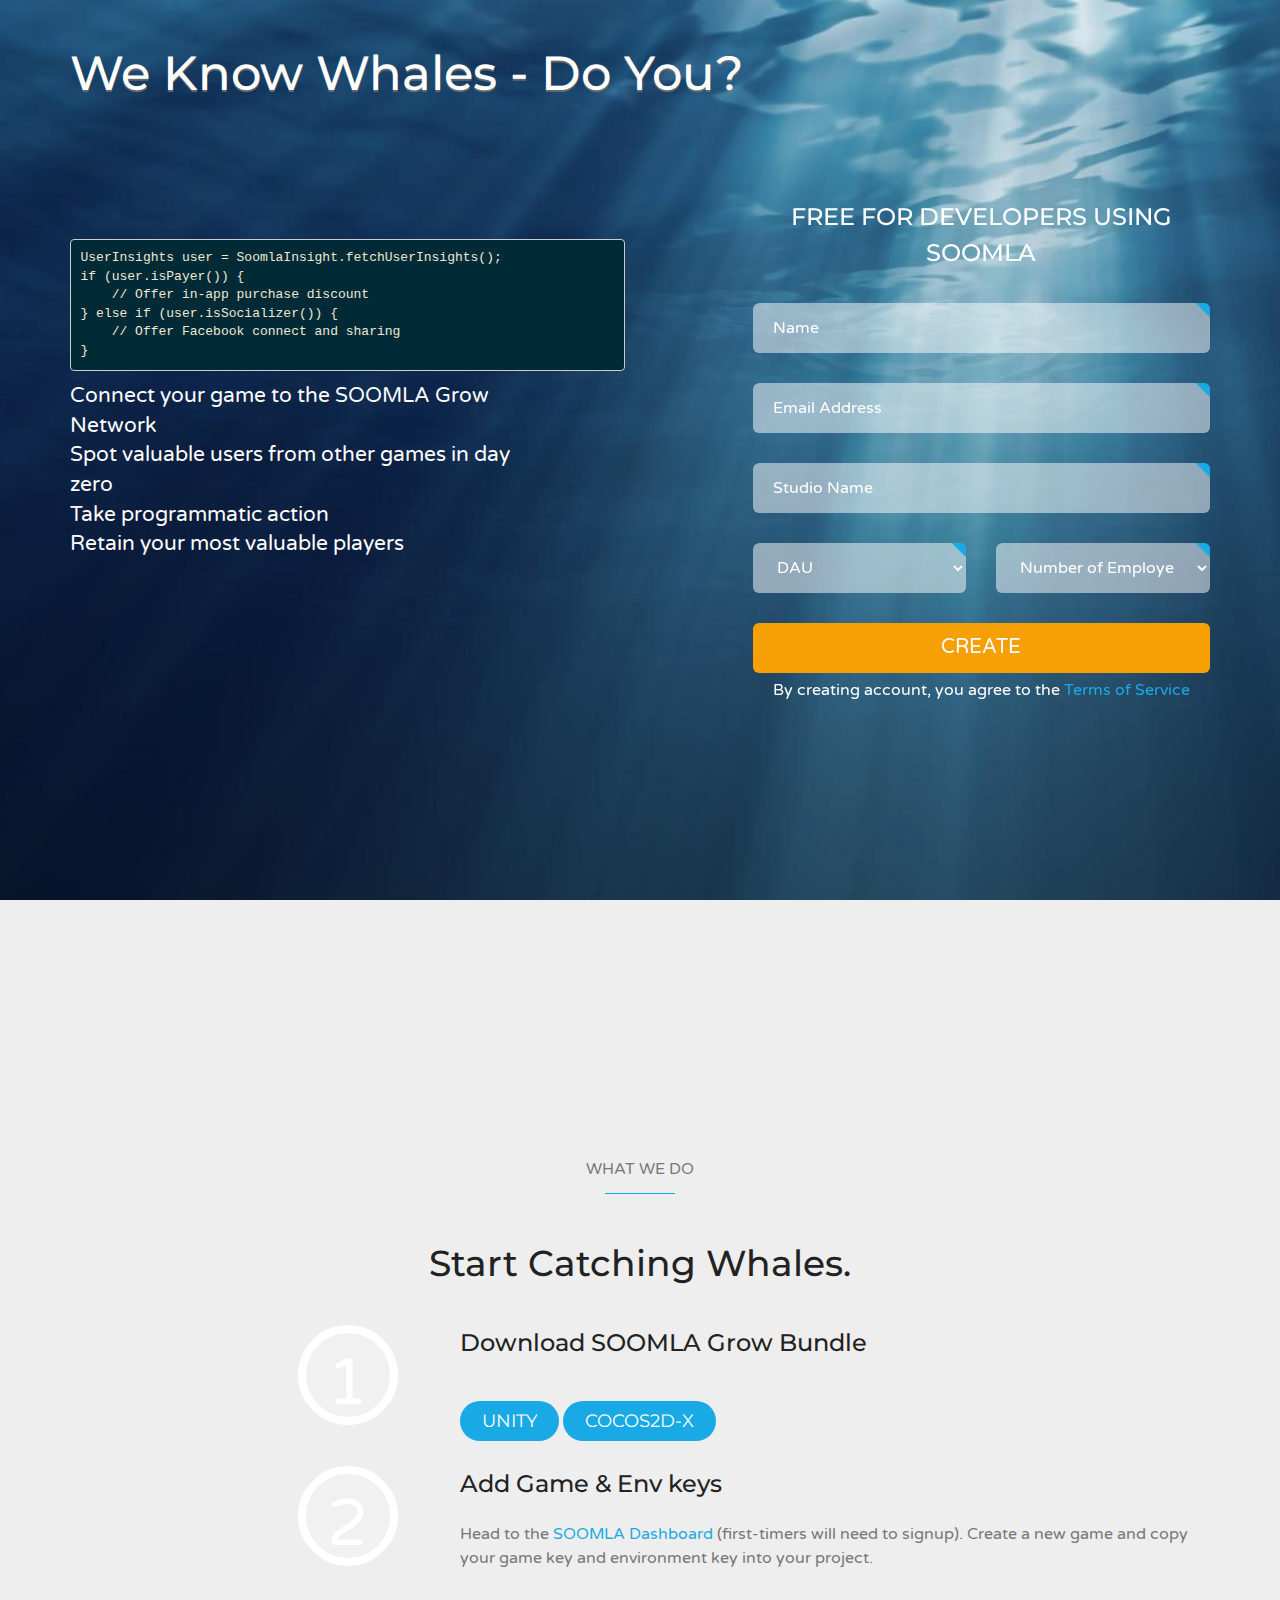
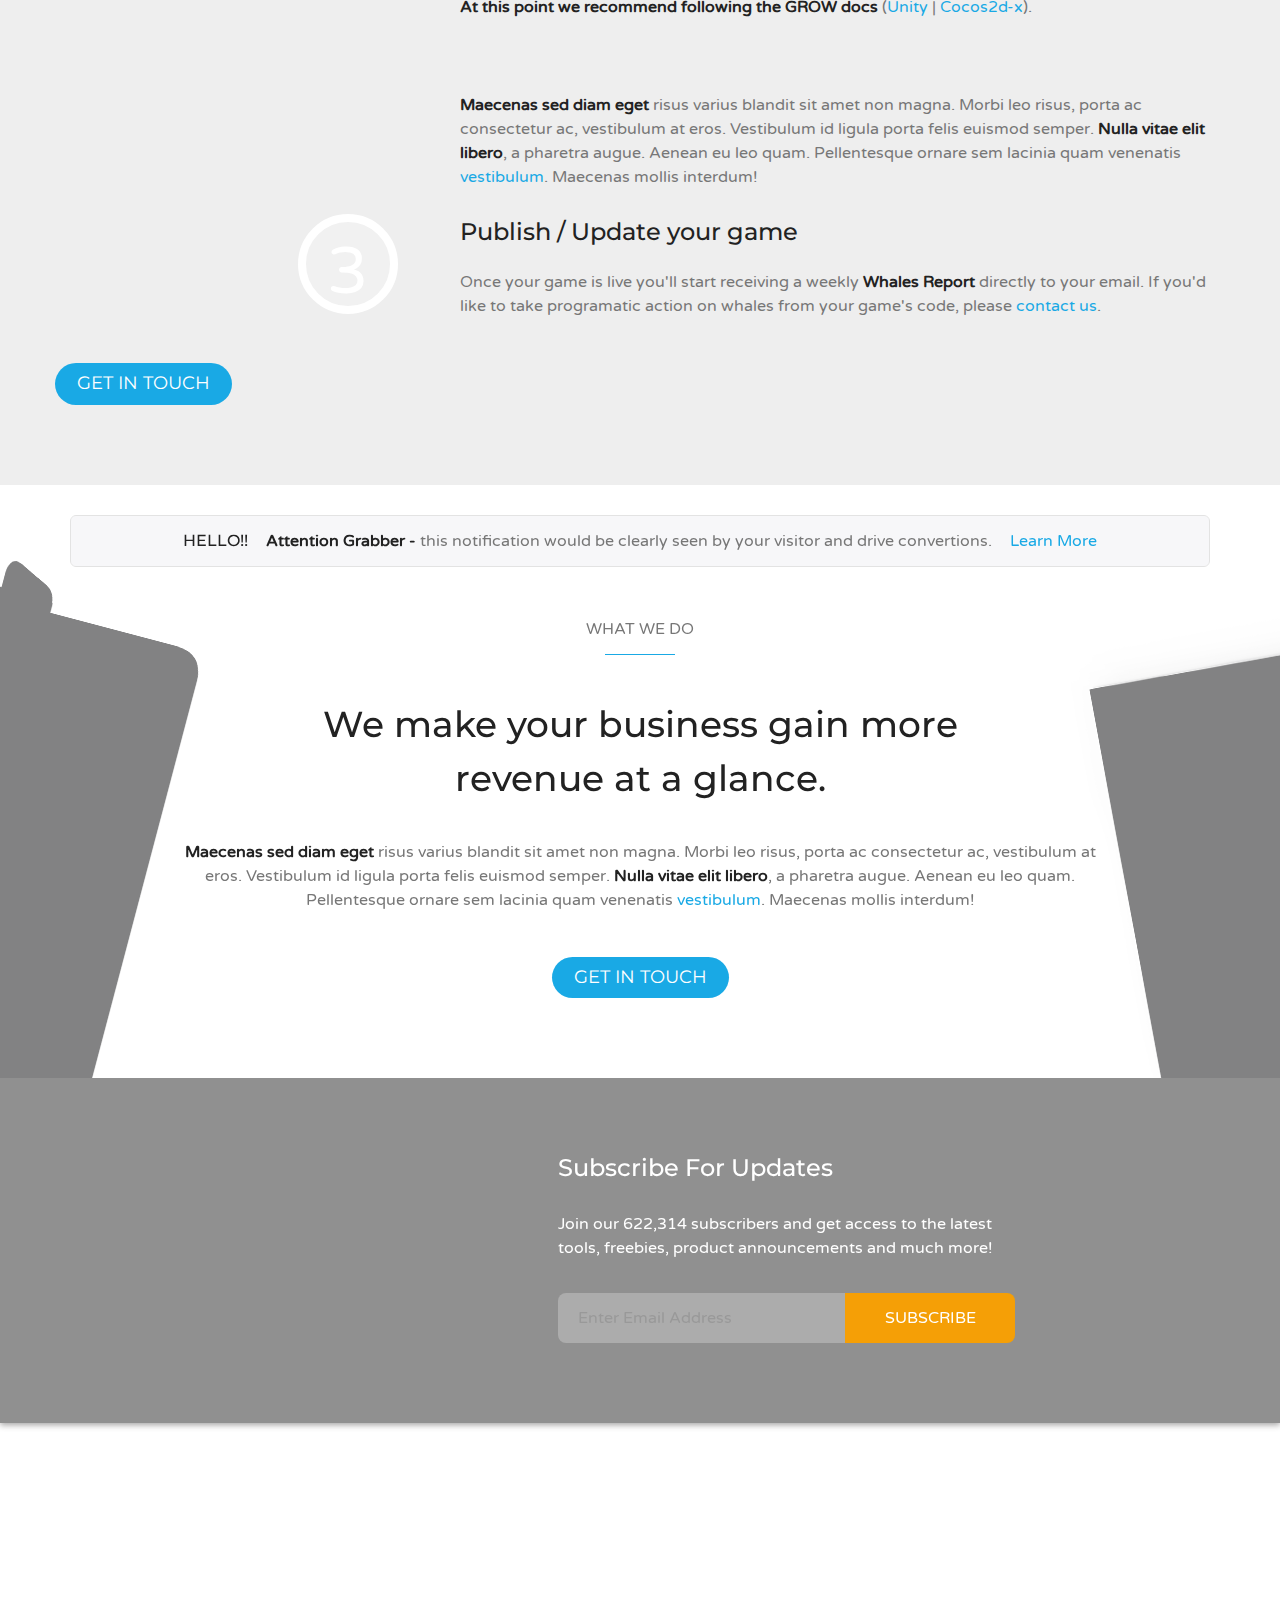
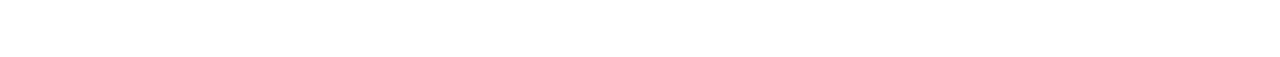
==== index2.html @ 83a86431 "Add 2nd html version" ====
<!DOCTYPE html>
<html lang="en">
	<head>
	    <meta charset="utf-8">
	    <meta http-equiv="X-UA-Compatible" content="IE=edge">
	    <meta name="viewport" content="width=device-width, initial-scale=1, maximum-scale=1, user-scalable=no">
	    <meta name="description" content="">
		<meta name="keywords" content="">
		<meta name="author" content="">


	    <title>Urip Landing Page Template - Hero Form Layout</title>

	    <!-- CSS -->
		<link rel="stylesheet" href="https://maxcdn.bootstrapcdn.com/bootstrap/3.3.2/css/bootstrap.min.css">
		<link rel="stylesheet" type="text/css" href="http://fonts.googleapis.com/css?family=Droid+Serif:400,400italic|Montserrat:700,400|Varela+Round">

		<!-- Font Icon -->
		<link rel="stylesheet" href="fonts/icomoon/icomoon.css">

		<!-- Swipebox -->
		<link rel="stylesheet" href="css/swipebox.css">

		<!-- Animate CSS -->
		<link rel="stylesheet" href="css/animate.min.css">

		<!-- Custom CSS -->
		<link rel="stylesheet" href="css/style.css">
		<link rel="stylesheet" href="css/style-responsive.css">
		<link rel="stylesheet" href="css/expandableGallery.css">

	    <!-- HTML5 shim and Respond.js for IE8 support of HTML5 elements and media queries -->
	    <!-- WARNING: Respond.js doesn't work if you view the page via file:// -->
	    <!--[if lt IE 9]>
	      <script src="https://oss.maxcdn.com/html5shiv/3.7.2/html5shiv.min.js"></script>
	      <script src="https://oss.maxcdn.com/respond/1.4.2/respond.min.js"></script>
	    <![endif]-->
	    <script src="js/modernizr.js"></script> <!-- Modernizr -->

	    <!-- FAV AND TOUCH ICONS -->
	    <link rel="shortcut icon" href="images/favicon/favicon.ico">

	    <link rel="icon" type="image/png" href="images/favicon/favicon-32.png">

	    <!-- For iPad with high-resolution Retina display running iOS ≥ 7: -->
		<link rel="apple-touch-icon-precomposed" sizes="152x152" href="images/favicon/apple-touch-icon-152.png">

		<!-- For iPad with high-resolution Retina display running iOS ≤ 6: -->
		<link rel="apple-touch-icon-precomposed" sizes="144x144" href="images/favicon/apple-touch-icon-144.png">

		<!-- For iPhone with high-resolution Retina display running iOS ≥ 7: -->
		<link rel="apple-touch-icon-precomposed" sizes="114x114" href="images/favicon/apple-touch-icon-114.png">

		<!-- For iPad and iPad mini models with a 1× display -->
		<link rel="apple-touch-icon-precomposed" sizes="76x76" href="images/favicon/apple-touch-icon-76.png">

		<!-- For first- and second-generation iPad: -->
		<link rel="apple-touch-icon-precomposed" sizes="72x72" href="images/favicon/apple-touch-icon-72.png">

		<!-- For non-Retina iPhone, iPod Touch, and Android 2.1+ devices: -->
		<link rel="apple-touch-icon-precomposed" href="images/favicon/apple-touch-icon-57.png">


  	</head>

  	<body>

	  	<!--
		==========================
		== BEGIN HEADER CONTENT ==
		==========================
		-->
	  	<header id="main-header" class="the-header the-origin-header">

			<div class="container">
				<div class="row">

					<div class="col-lg-12">
						<h1 class="text-shadow-medium">We Know Whales - Do You?</h1>

						<!--<a href="http://worksofwisnu.com/theme-preview/urip/index-hero-form.html" class="logo"><img src="images/logo.png" alt="Urip Logo"></a> &lt;!&ndash; Your Logo &ndash;&gt;-->

						<!--<a href="#0" id="nav-menu-trigger" class="menu-toggle pull-right all-caps">Menu<span class="icon-menu5"></span></a> &lt;!&ndash; Menu Toggle &ndash;&gt;-->

					</div> <!--/ .col-lg-12 -->

				</div> <!--/ .row -->
			</div> <!--/ .container -->

	  	</header>
	  	<!--
		=========================
		--/ END HEADER CONTENT ==
		=========================
		-->


		<!--
		============================
		== BEGIN NAV MENU CONTENT ==
		============================
		-->
		<nav id="nav-wrapper">

			<a class="nav-close" href="#0"><span class="icon-cross2"></span></a>

			<ul id="main-nav" class="main-nav all-caps">
				<li class="current"><a href="#hero">Home</a></li>
				<li><a href="#what-we-do">What We Do</a></li>
				<li><a href="#our-features">Our Features</a></li>
				<li><a href="#pricing">Pricing</a></li>
				<li><a href="#our-team">The Team</a></li>
				<li><a href="#customer-story">Customers</a></li>
			</ul> <!--/ .main-nav -->

			<ul class="secondary-nav">
				<li><a href="#0">About This Template</a></li>
				<li><a href="#0">Privacy Policy</a></li>
				<li><a href="#0">Terms of Service</a></li>
				<li><a href="#0">Legal</a></li>
				<li><a href="#0">Careers</a></li>
				<li><a class="contact-trigger">Contact Us</a></li>
			</ul> <!--/ .secondary-nav -->

		</nav>
		<!--
		===========================
		--/ END NAV MENU CONTENT ==
		===========================
		-->


		<!--
		========================
		== BEGIN MAIN CONTENT ==
		========================
		-->
		<main id="main-content" class="hero-form-layout" style="margin-bottom: 234px;">
			<!--<img src="images/whales-2.png" id="whales-report" alt=""/>-->
			<!--
			========================
			== BEGIN HERO SECTION ==
			========================
			-->
			<section id="hero">
				<!--<video id="video_background" preload="auto" autoplay="autoplay" loop="loop" style="position: fixed; top: -232px; left: 0px; bottom: 0px; right: 0px; z-index: -100; width: 1901px; height: 1069.3125px;">-->
					<!--<source src="http://demo.oscodo.com/obsession-v2.0/html-video-bg/media/video.mp4" type="video/mp4">-->
					<!--<source src="http://demo.oscodo.com/obsession-v2.0/html-video-bg/media/video.ogg" type="video/ogg">-->
					<!--<source src="http://demo.oscodo.com/obsession-v2.0/html-video-bg/media/video.webm" type="video/webm">-->
					<!--bgvideo-->
				<!--</video>-->

				<div class="hero-split-right"></div>

				<div class="container">

					<div class="vertical-center-wrapper">
						<div class="vertical-center-table">
							<div class="vertical-center-content">

								<!-- BEGIN Hero Content -->
								<div class="hero-content row">
									<div class="col-lg-6 col-md-6 col-sm-6 margin-top-40">
										<pre>UserInsights user = SoomlaInsight.fetchUserInsights();
if (user.isPayer()) {
    // Offer in-app purchase discount
} else if (user.isSocializer()) {
    // Offer Facebook connect and sharing
}</pre>

										<!--<p class="lead zero-bottom text-shadow-xsmall" data-sr="enter top over 1s and move 50px wait 0.4s">Meet Urip Landing Page Template</p>-->

										<!--<h1 class="text-shadow-medium" data-sr="enter top over 1s and move 50px wait 0.3s">Where are your paying users?</h1>-->
										<div class="row">
											<div class="col-lg-10">

												<!--<div class="embed-responsive embed-responsive-16by9" data-sr="enter bottom over 1s and move 75px">-->

													<!--<iframe src="https://player.vimeo.com/video/93094247?color=19a9e5&title=0&byline=0&portrait=0" width="470" height="265" webkitallowfullscreen mozallowfullscreen allowfullscreen></iframe>-->

												<!--</div> &lt;!&ndash;/ .embed-responsive &ndash;&gt;-->

												<ul id="hero-bullets">
													<li>Connect your game to the SOOMLA Grow Network</li>
													<li>Spot valuable users from other games in day zero</li>
													<li>Take programmatic action</li>
													<li>Retain your most valuable players</li>
												</ul>


											</div>
										</div> <!--/ .row -->

									</div> <!--/ .col-lg-6 -->

									<div class="hero-form-wrapper col-lg-5 col-lg-offset-1 col-md-6 col-md-offset-0 col-sm-6 col-sm-offset-0 col-xs-10 col-xs-offset-1 centered" data-sr="over 1.25s">

										<h4 class="all-caps margin-bot-15">Free for developers using SOOMLA</h4>

										<p class="zero-bottom hidden">
											Create account in 30 seconds. No credit card required.<br>
											Already have an account? <a href="#0" class="more">Log in here.</a>
										</p>

										<form class="register-form margin-top-32 margin-bot-5" id="register-form" method="post">
											<div class="row">

												<div class="col-lg-12 col-md-12">
													<div class="required-field">
														<input name="heroName" id="hero-name" class="hero-input"  type="text" placeholder="Name">
													</div> <!--/ .required-field -->
												</div>

												<div class="col-lg-12 col-md-12">
													<div class="required-field">
														<input name="heroEmail" id="hero-email" class="hero-input"  type="text" placeholder="Email Address">
													</div> <!--/ .required-field -->
												</div>

												<div class="col-lg-12 col-md-12">
													<div class="required-field">
														<input name="heroStudio" id="hero-studio" class="hero-input"  type="text" placeholder="Studio Name">
													</div> <!--/ .required-field -->
												</div>

												<div class="col-lg-6 col-md-6">
													<div class="required-field">
														<!--<input name="heroUsername" id="hero-username" class="hero-input"  type="text" placeholder="Choose Username">-->

														<select id="hero-dau" name="heroDau" class="hero-input">
															<option value="">DAU</option>
															<option value="Less than 10K">Less than 10K</option>
															<option value="10K-25K">10K-25K</option>
															<option value="25K-50K">25K-50K</option>
															<option value="50K-100K">50K-100K</option>
															<option value="More than 100K">More than 100K</option>
														</select>

													</div> <!--/ .required-field -->
												</div>

												<div class="col-lg-6 col-md-6">
													<div class="required-field">
														<select id="hero-employees" name="heroEmployees" class="hero-input">
															<option value="">Number of Employees</option>
															<option value="1-5">1-5</option>
															<option value="5-15">5-15</option>
															<option value="15-50">15-50</option>
															<option value="50-100">50-100</option>
															<option value="More than 100">More than 100</option>
														</select>
													</div> <!--/ .required-field -->
												</div>

												<div class="col-lg-12 col-md-12">
													<button id="hero-submit" type="submit" class="submit-btn">Create</button>
												</div>

											</div>
										</form> <!--/ .register-form -->

										<p class="zero-bottom">By creating account, you agree to the <a href="#0" class="more">Terms of Service</a></p>

									</div> <!--/ .hero-form-wrapper -->

								</div> <!--/ .row -->
								<!-- END Hero Content -->

							</div> <!--/ .vertical-center-content -->
						</div> <!--/ .vertical-center-table -->
					</div> <!-- / .vertical-center-wrapper -->

				</div> <!--/ .container -->

			</section>
			<!--
			=======================
			--/ END HERO SECTION ==
			=======================
			-->


			<!--
			==============================
			== BEGIN TOP CLIENT SECTION ==
			==============================
			-->
			<section id="top-client" class="centered">

				<div class="container">
					<div class="row">

						<!-- BEGIN Client Logo -->
						<div class="client-logo">
							<div class="the-logo col-lg-2 col-md-2">

								<h5 class="top-logo-text all-caps" data-sr="enter left over 1s and move 50px wait .1s">Trusted By </h5>

							</div> <!--/ .the-logo -->

							<div class="the-logo col-lg-2 col-md-2 col-sm-3 col-xs-3">

								<a href="#0"><img src="images/client/client.png" alt="Client Logo" data-sr="scale up 30% wait .2s"/></a>

							</div> <!--/ .the-logo -->

							<div class="the-logo col-lg-2 col-md-2 col-sm-3 col-xs-3">

								<a href="#0"><img src="images/client/client.png" alt="Client Logo" data-sr="scale up 30% wait .5s"/></a>

							</div> <!--/ .the-logo -->

							<div class="the-logo col-lg-2 col-md-2 col-sm-3 col-xs-3">

								<a href="#0"><img src="images/client/client.png" alt="Client Logo" data-sr="scale up 30% wait .7s"/></a>

							</div> <!--/ .the-logo -->

							<div class="the-logo col-lg-2 col-md-2 col-sm-3 col-xs-3">

								<a href="#0"><img src="images/client/client.png" alt="Client Logo" data-sr="scale up 30% wait .9s"/></a>

							</div> <!--/ .the-logo -->

							<div class="the-logo col-lg-2 col-md-2 hidden-sm hidden-xs">

								<a href="#0"><img src="images/client/client.png" alt="Client Logo" data-sr="scale up 30% wait 1.1s"/></a>

							</div> <!--/ .the-logo -->

						</div> <!--/ .client-logo -->
						<!-- END Client Logo -->

					</div> <!--/ .row -->
				</div> <!--/ .container -->

			</section>
			<!--
			=============================
			--/ END TOP CLIENT SECTION ==
			=============================
			-->


			<!--
			==============================
			== BEGIN INTEGRATION SECTION ==
			==============================
			-->
			<section id="integration">

				<div class="container">
					<div class="row">

						<!--<div class="col-lg-12">-->

							<!--&lt;!&ndash; BEGIN Attention Box &ndash;&gt;-->
							<!--<div class="attention-box">-->
								<!--<h5 class="all-caps">Hello!!</h5>-->
								<!--<p><strong>Attention Grabber -</strong> this notification would be clearly seen by your visitor and drive convertions.</p>-->
								<!--<a href="#0" class="more">Learn More</a>-->
							<!--</div> &lt;!&ndash;/ .attention-box &ndash;&gt;-->
							<!--&lt;!&ndash;/ END Attention Box &ndash;&gt;-->

						<!--</div>-->

						<div class="col-lg-8 col-lg-offset-2 col-md-8 col-md-offset-2 centered">

							<p class="section-title">What We Do</p>

							<h2 class="section-heading">Start Catching Whales.</h2>

						</div> <!--/ .col-lg-8 -->

						<div class="clearfix"></div>

						<div class="col-sm-4 col-md-2 col-md-offset-2 text-center">
							<span class="integration-step">1</span>
						</div>
						<div class="col-sm-8">
							<h4>Download SOOMLA Grow Bundle</h4>
							<p>
								<a href="#0" class="cta cta-default all-caps contact-trigger"> Unity</a>
								<a href="#0" class="cta cta-default all-caps contact-trigger"> Cocos2d-x</a>
							</p>
						</div>
						
						<div class="col-sm-4 col-md-2 col-md-offset-2 text-center">
							<span class="integration-step">2</span>
						</div>
						<div class="col-sm-8">
							<h4>Add Game & Env keys</h4>
							<p>
								Head to the <a href="https://dashboard.soom.la/">SOOMLA Dashboard</a> (first-timers will need to signup).  Create a new game and copy your game key and environment key into your project.
							</p>
							<p>
								<strong>At this point we recommend following the GROW docs</strong> (<a href="http://know.soom.la/unity/grow/">Unity</a> | <a href="http://know.soom.la/cocos2dx/grow/">Cocos2d-x</a>).
							</p>
							<p>
								<img src="http://know.soom.la/img/tutorial_img/unity_grow/dashboardKeys.png" alt=""/>
							</p>
							<p><strong>Maecenas sed diam eget</strong> risus varius blandit sit amet non magna. Morbi leo risus, porta ac consectetur ac, vestibulum at eros. Vestibulum id ligula porta felis euismod semper. <strong>Nulla vitae elit libero</strong>, a pharetra augue. Aenean eu leo quam. Pellentesque ornare sem lacinia quam venenatis <a href="#0">vestibulum</a>. Maecenas mollis interdum!</p>
						</div>

						<div class="col-sm-4 col-md-2 col-md-offset-2 text-center">
							<span class="integration-step">3</span>
						</div>
						<div class="col-sm-8">
							<h4>Publish / Update your game</h4>
							<p>
								Once your game is live you'll start receiving a weekly <strong>Whales Report</strong> directly to your email. If you'd like to take programatic action on whales from your game's code, please <a href="#0" class="contact-trigger">contact us</a>.
							</p>
						</div>


						<div class="clearfix"></div>

						<a href="#0" class="cta cta-default all-caps contact-trigger"> Get in Touch</a>

					</div> <!--/ .row -->
				</div> <!--/ .container -->

			</section>
			<!--
			=============================
			--/ END INTEGRATION SECTION ==
			=============================
			-->


			<!--
			==============================
			== BEGIN WHAT WE DO SECTION ==
			==============================
			-->
			<section id="what-we-do" class="centered">

				<div class="container">
					<div class="row">

						<div class="col-lg-12">

							<!-- BEGIN Attention Box -->
							<div class="attention-box">
								<h5 class="all-caps">Hello!!</h5>
								<p><strong>Attention Grabber -</strong> this notification would be clearly seen by your visitor and drive convertions.</p>
								<a href="#0" class="more">Learn More</a>
							</div> <!--/ .attention-box -->
							<!--/ END Attention Box -->

						</div>

						<div class="col-lg-8 col-lg-offset-2 col-md-8 col-md-offset-2 centered">

							<p class="section-title">What We Do</p>

							<h2 class="section-heading">We make your business gain more revenue at a glance.</h2>

						</div> <!--/ .col-lg-8 -->

						<div class="clearfix"></div>

						<div class="col-lg-10 col-lg-offset-1">

							<p><strong>Maecenas sed diam eget</strong> risus varius blandit sit amet non magna. Morbi leo risus, porta ac consectetur ac, vestibulum at eros. Vestibulum id ligula porta felis euismod semper. <strong>Nulla vitae elit libero</strong>, a pharetra augue. Aenean eu leo quam. Pellentesque ornare sem lacinia quam venenatis <a href="#0">vestibulum</a>. Maecenas mollis interdum!</p>

						</div><!--/ .col-lg-10 -->

						<div class="clearfix"></div>

						<a href="#0" class="cta cta-default all-caps contact-trigger"> Get in Touch</a>

					</div> <!--/ .row -->
				</div> <!--/ .container -->

			</section>
			<!--
			=============================
			--/ END WHAT WE DO SECTION ==
			=============================
			-->


			<!--
			================================
			== BEGIN OUR FEATURES SECTION ==
			================================
			-->
			<section id="our-features" class="hide">

				<div class="container">
					<div class="row">

						<div class="col-lg-8 col-lg-offset-2 col-md-8 col-md-offset-2 centered">

							<p class="section-title">Our Features</p>

							<h2 class="section-heading">See the benefits you can get by working with our experts.</h2>

						</div> <!--/ .col-lg-8 -->

						<div class="clearfix"></div>

						<!-- BEGIN 1st Row Features -->
						<div class="the-feature col-lg-6 col-md-6 col-sm-6">
							<div class="row">

								<a href="#0">
									<div class="col-lg-2 col-md-2">
										<span class="feature-icon icon-gears"></span>
									</div>

									<div class="col-lg-10 col-md-10">
										<h4 class="feature-title">Bootstrap 3.3.2</h4>

										<p>Etiam porta sem malesuada magna mollis euismod. Donec id elit non mi porta gravida at eget metus. Vivamus sagittis lacus vel augue laoreet rutrum faucibus dolor auctor.</p>
									</div>
								</a>

							</div> <!--/ .row -->
						</div> <!--/ .the-feature -->

						<div class="the-feature col-lg-6 col-md-6 col-sm-6">
							<div class="row">

								<a href="#0">
									<div class="col-lg-2 col-md-2">
										<span class="feature-icon icon-trophy3"></span>
									</div>

									<div class="col-lg-10 col-md-10">
										<h4 class="feature-title">Professional Design</h4>

										<p>Etiam porta sem malesuada magna mollis euismod. Donec id elit non mi porta gravida at eget metus. Vivamus sagittis lacus vel augue laoreet rutrum faucibus dolor auctor.</p>
									</div>
								</a>

							</div> <!--/ .row -->
						</div> <!--/ .the-feature -->
						<!--/ END 1st Row Features -->

						<!-- BEGIN 2nd Row Features -->
						<div class="the-feature col-lg-6 col-md-6 col-sm-6">
							<div class="row">

								<a href="#0">
									<div class="col-lg-2 col-md-2">
										<span class="feature-icon icon-lightbulb"></span>
									</div>

									<div class="col-lg-10 col-md-10">
										<h4 class="feature-title">High Conversion</h4>

										<p>Etiam porta sem malesuada magna mollis euismod. Donec id elit non mi porta gravida at eget metus. Vivamus sagittis lacus vel augue laoreet rutrum faucibus dolor auctor.</p>
									</div>
								</a>

							</div> <!--/ .row -->
						</div> <!--/ .the-feature -->

						<div class="the-feature col-lg-6 col-md-6 col-sm-6">
							<div class="row">

								<a href="#0">
									<div class="col-lg-2 col-md-2">
										<span class="feature-icon icon-mobile4"></span>
									</div>

									<div class="col-lg-10 col-md-10">
										<h4 class="feature-title">Fully Responsive</h4>

										<p>Etiam porta sem malesuada magna mollis euismod. Donec id elit non mi porta gravida at eget metus. Vivamus sagittis lacus vel augue laoreet rutrum faucibus dolor auctor.</p>
									</div>
								</a>

							</div> <!--/ .row -->
						</div> <!--/ .the-feature -->
						<!--/ END 2nd Row Features -->


						<!-- BEGIN 3rd Row Features -->
						<div class="the-feature col-lg-6 col-md-6 col-sm-6 zero-bottom">
							<div class="row">

								<a href="#0">
									<div class="col-lg-2 col-md-2">
										<span class="feature-icon icon-adjustments"></span>
									</div>

									<div class="col-lg-10 col-md-10">
										<h4 class="feature-title">Customization</h4>

										<p>Etiam porta sem malesuada magna mollis euismod. Donec id elit non mi porta gravida at eget metus. Vivamus sagittis lacus vel augue laoreet rutrum faucibus dolor auctor.</p>
									</div>
								</a>

							</div> <!--/ .row -->
						</div> <!--/ .the-feature -->

						<div class="the-feature col-lg-6 col-md-6 col-sm-6 zero-bottom">
							<div class="row">

								<a href="#0">
									<div class="col-lg-2 col-md-2">
										<span class="feature-icon icon-browser2"></span>
									</div>

									<div class="col-lg-10 col-md-10">
										<h4 class="feature-title">Cross Browser Compatible</h4>

										<p>Etiam porta sem malesuada magna mollis euismod. Donec id elit non mi porta gravida at eget metus. Vivamus sagittis lacus vel augue laoreet rutrum faucibus dolor auctor.</p>
									</div>
								</a>

							</div> <!--/ .row -->
						</div> <!--/ .the-feature -->
						<!--/ END 3rd Row Features -->

						<div class="col-lg-12 col-md-12 col-sm-12 centered" style="margin-top: 20px;">
							<a href="#0" class="cta cta-default all-caps">Learn More</a>
						</div>

					</div> <!--/ .row -->
				</div> <!--/ .container -->

			</section>
			<!--
			===============================
			--/ END OUR FEATURES SECTION ==
			===============================
			-->


			<!--
			===========================
			== BEGIN COUNTER SECTION ==
			===========================
			-->
			<section id="counter" class="breaking centered hide">

				<div class="color-overlay">

					<div class="breaking-content">

						<div class="container">
							<div class="row">

								<div class="col-lg-3 col-md-3 col-sm-3">

									<span class="counter-icon icon-happy3 urip-orange-color" data-sr="scale up 20% wait .2s"></span> <!--/ .counter-icon -->
									<span class="counter">12345</span> <!--/ .counter -->
									<span class="counter-title">Happy Customers</span> <!--/ .counter-title -->

								</div> <!--/ .col-lg-3 -->

								<div class="col-lg-3 col-md-3 col-sm-3">

									<span class="counter-icon icon-lock4 urip-orange-color" data-sr="scale up 20% wait .4s"></span> <!--/ .counter-icon -->
									<span class="counter">12345</span> <!--/ .counter -->
									<span class="counter-title">Data Savings</span> <!--/ .counter-title -->

								</div> <!--/ .col-lg-3 -->

								<div class="col-lg-3 col-md-3 col-sm-3">

									<span class="counter-icon icon-envelope urip-orange-color" data-sr="scale up 20% wait .6s"></span> <!--/ .counter-icon -->
									<span class="counter">12345</span> <!--/ .counter -->
									<span class="counter-title">Subscribers</span> <!--/ .counter-title -->

								</div> <!--/ .col-lg-3 -->

								<div class="col-lg-3 col-md-3 col-sm-3">

									<span class="counter-icon icon-global urip-orange-color" data-sr="scale up 20% wait .8s"></span> <!--/ .counter-icon -->
									<span class="counter">12345</span> <!--/ .counter -->
									<span class="counter-title">Global Supports</span> <!--/ .counter-title -->

								</div> <!--/ .col-lg-3 -->

							</div> <!--/ .row -->
						</div> <!--/ .container -->

					</div> <!--/ .breaking-content -->

				</div> <!--/ .color-overlay -->

			</section>
			<!--
			==========================
			--/ END COUNTER SECTION ==
			==========================
			-->


			<!--
			=============================
			== BEGIN SUBSCRIBE SECTION ==
			=============================
			-->
			<section id="subscribe-section" class="breaking">

				<div class="color-overlay">

					<div class="breaking-content">

						<div class="container">
							<div class="row">

								<div class="col-lg-3 col-lg-offset-2 col-md-3 col-md-offset-2 col-sm-4 centered">

									<img class="subscribe-icon" src="images/132x149.png" alt="Open Envelope Icon" data-sr="scale up 40% wait .2s"/>

								</div> <!--/ .col-lg-3 -->

								<div class="subscribe-section-content col-lg-5 col-md-5 col-sm-7">

									<h4>Subscribe For Updates</h4>

									<p>Join our 622,314 subscribers and get access to the latest tools, freebies, product announcements and much more!</p>

									<form id="footer-subscribe" class="the-subscribe-form">

										<div class="input-group">
											<input type="email" class="form-control" placeholder="Enter Email Address">
											<span class="input-group-btn">
												<button class="btn btn-subscribe all-caps" type="submit">Subscribe</button>
											</span>
								        </div> <!--/ .input-group -->

									</form> <!--/ #footer-subscribe -->

								</div> <!--/ .col-lg-5 -->

							</div> <!--/ .row -->
						</div> <!--/ .container -->

					</div> <!--/ .breaking-content -->

				</div><!--/ .color-overlay -->
			</section>
			<!--
			============================
			--/ END SUBSCRIBE SECTION ==
			============================
			-->

		</main> <!--/ #main-content -->
		<!--
		=======================
		--/ END MAIN CONTENT ==
		=======================
		-->


		<!--
		==========================
		== BEGIN FOOTER CONTENT ==
		==========================
		-->
		<footer id="main-footer">

			<div class="container">
				<div class="row">

					<ul class="footer-nav all-caps">
						<li><a href="#0">About</a></li>
						<li><a href="#0">Privacy</a></li>
						<li><a href="#0">Terms</a></li>
						<li><a href="#0">Legal</a></li>
						<li><a href="#0">Jobs</a></li>
						<li><a href="#0">Contact</a></li>
					</ul> <!--/ .footer-nav -->

					<ul class="footer-social">
						<li><a href="#0"><span class="icon-facebook-with-circle"></span></a></li>
						<li><a href="#0"><span class="icon-twitter-with-circle"></span></a></li>
						<li><a href="#0"><span class="icon-linkedin-with-circle"></span></a></li>
						<li><a href="#0"><span class="icon-instagram-with-circle"></span></a></li>
						<li><a href="#0"><span class="icon-google-with-circle"></span></a></li>
						<li><a href="#0"><span class="icon-dribbble-with-circle"></span></a></li>
						<li><a href="#0"><span class="icon-pinterest-with-circle"></span></a></li>
						<li><a href="#0"><span class="icon-vimeo-with-circle"></span></a></li>
					</ul> <!--/ .footer-social -->

					<div class="copyright">

						<p>Copyright 2015 Urip Landing Page - All rights reserved.</p>

						<!-- BEGIN language popover -->
						<div class="language">
							<span class="icon-globe"></span>
							<a tabindex="0"
								role="button"
								data-toggle="popover"
								data-trigger="focus"
								data-html="true"
								data-placement="top"
								data-content="
									<ul class='language-selection'>
										<li><a href='#'>Bahasa Indonesia</a></li>
										<li><a href='#'>Dansk</a></li>
										<li><a href='#'>Deutsch</a></li>
										<li><a href='#'>Espanol</a></li>
										<li><a href='#'>Francais</a></li>
										<li><a href='#'>ภาษาไทย</a></li>
										<li><a href='#'>日本語</a></li>
									</ul>"
							>English (US) <span class="icon-chevron-small-up"></span></a>
						</div> <!--/ .language -->
						<!-- END language popover -->

					</div> <!--/ .copyright -->

				</div> <!--/ .row -->
			</div> <!--/ .container -->

		</footer>
		<!--
		=========================
		--/ END FOOTER CONTENT ==
		=========================
		-->

		<!--
		=================================
		== BEGIN CONTACT MODAL CONTENT ==
		=================================
		-->
		<div class="contact-overlay overlay-scale">
			<a class="overlay-close">Close</a>

			<div class="container">

				<div class="row">

					<div class="contact-content col-lg-10 col-lg-offset-1 centered">

						<h2 class="all-caps"> Contact Us </h2>

						<p>Vestibulum id ligula porta felis euismod semper. Nulla vitae elit libero, a pharetra augue. Aenean eu leo quam. Pellentesque ornare sem lacinia quam venenatis vestibulum. Maecenas mollis interdum!</p>

						<!-- BEGIN Contact Form -->
						<div class="col-lg-6 col-lg-offset-3 col-md-6 col-md-offset-3">

							<form class="contact-form" id="contact-form" method="post">

								<div class="row">

									<div class="col-lg-6 col-md-6">

										<div class="required-field">
											<input name="fname" id="fname" class="contact-input"  type="text" placeholder="First Name">
										</div> <!--/ .required-field -->

									</div> <!--/ .col-lg-6 -->

									<div class="col-lg-6 col-md-6">

										<input name="lname" id="lname" class="contact-input" type="text" placeholder="Last Name">

									</div> <!--/ .col-lg-6 -->

									<div class="col-lg-12 col-md-12">

										<div class="required-field">
											<input name="email" id="email" class="contact-input" type="email" placeholder="Email Address">
										</div> <!--/ .required-field -->

									</div> <!--/ .col-lg-12 -->

									<div class="col-lg-12 col-md-12">

										<input name="subject" id="subject" class="contact-input" type="text" placeholder="Subject">

									</div> <!--/ .col-lg-12 -->

									<div class="col-lg-12 col-md-12">

										<div class="required-field">
											<textarea name="message" id="message" rows="9" placeholder="Message"></textarea>
										</div> <!--/ .required-field -->

									</div> <!--/ .col-lg-12 -->

									<div class="col-lg-12 col-md-12 all-caps centered">

										<button id="submit" type="submit" class="submit-btn">Submit</button>

									</div> <!--/ .col-lg-12 -->

								</div>

							</form> <!--/ .contact-form -->

						</div> <!--/ .col-lg-6 -->
						<!--/ END Contact Form -->

					</div> <!--/ .contact-content -->

				</div> <!--/ .row -->

			</div> <!--/ .container -->

		</div> <!--/ .contact-overlay -->

		<!--
		================================
		--/ END CONTACT MODAL CONTENT ==
		================================
		-->


		<!--
		======================================
		== BEGIN FORM NOTIFICATIONS CONTENT ==
		======================================
		-->
		<!-- BEGIN Subscribe Form Alert/Notification -->
		<div id="subscribe-error-notification" class="notif-box">

			<span class="icon-bullhorn notif-icon"></span>
			<p>Subscribe error, please review your email address.</p>
			<a class="notification-close"><span class="icon-cross2"></span></a>

		</div> <!--/ #error-notification -->

		<div id="subscribe-success-notification" class="notif-box">

			<span class="icon-checkmark notif-icon"></span>
			<p>You're now subscribed, thank you!</p>
			<a class="notification-close"><span class="icon-cross2"></span></a>

		</div> <!--/ #success-notification -->
		<!-- END Subscribe Form Alert/Notifications -->


		<!-- BEGIN Contact Form Alert/Notifications -->
		<div id="error-notification" class="notif-box">

			<span class="icon-bullhorn notif-icon"></span>
			<p>There was a problem with your submission. Please check the field(s) with red label below.</p>
			<a class="notification-close"><span class="icon-cross2"></span></a>

		</div> <!--/ #error-notification -->

		<div id="success-notification" class="notif-box">

			<span class="icon-checkmark notif-icon"></span>
			<p>Your message has been sent. We'll get back to you soon!</p>
			<a class="notification-close"><span class="icon-cross2"></span></a>

		</div> <!--/ #success-notification -->
		<!-- END Contact Form Alert/Notifications -->

		<!-- BEGIN Hero Form Alert/Notifications -->
		<div id="hero-error-notification" class="notif-box">

			<span class="icon-bullhorn notif-icon"></span>
			<p>There was a problem with your submission. Please check the field(s) with red label below.</p>
			<a class="notification-close"><span class="icon-cross2"></span></a>

		</div> <!--/ #error-notification -->

		<div id="hero-success-notification" class="notif-box">

			<span class="icon-checkmark notif-icon"></span>
			<p>Your account details has been submitted. Please check your email for verification.</p>
			<a class="notification-close"><span class="icon-cross2"></span></a>

		</div> <!--/ #success-notification -->
		<!-- END Hero Form Alert/Notifications -->
		<!--
		=====================================
		--/ END FORM NOTIFICATIONS CONTENT ==
		=====================================
		-->


	    <!-- jQuery (necessary for Bootstrap's JavaScript plugins) -->
	    <script src="https://ajax.googleapis.com/ajax/libs/jquery/1.11.2/jquery.min.js"></script>

	    <!-- Latest compiled and minified JavaScript -->
		<script src="https://maxcdn.bootstrapcdn.com/bootstrap/3.3.2/js/bootstrap.min.js"></script>

		<!-- SmoothScroll -->
		<script src="js/minified/SmoothScroll.min.js"></script>

		<!-- Classie -->
		<script src="js/minified/classie.min.js"></script>

		<!-- One Page Nav -->
		<script src="js/minified/jquery.nav.min.js"></script>

		<!-- AjaxChimp -->
		<script src="js/minified/jquery.ajaxchimp.min.js"></script>

		<!-- Swipebox -->
		<script src="js/minified/jquery.swipebox.min.js"></script>

		<!-- Expandable Gallery on 2 Block Column -->
		<script src="js/minified/expandableGallery.min.js"></script>

		<!-- Counter Up -->
		<script src="http://cdnjs.cloudflare.com/ajax/libs/waypoints/2.0.3/waypoints.min.js"></script>
		<script src="js/minified/jquery.counterup.min.js"></script>

		<!-- Quicksand JS -->
		<script src="http://cdnjs.cloudflare.com/ajax/libs/jquery-easing/1.3/jquery.easing.min.js"></script>
		<script src="js/minified/jquery-css-transform.min.js"></script>
		<script src="js/minified/jquery-animate-css-rotate-scale.min.js"></script>
		<script src="js/minified/jquery.quicksand.min.js"></script>

		<!-- Headhesive -->
		<script src="js/minified/headhesive.min.js"></script>

		<!-- ScrollReveal -->
		<script src="js/minified/scrollReveal.min.js"></script>

		<!-- Custom JS -->
		<script src="js/urip.js"></script>

		<!-- Expandable Navigation Menu -->
		<script src="js/minified/expandableNav.min.js"></script>


	</body>
</html>
---- fonts/icomoon/icomoon.css ----
@font-face {
	font-family: 'icomoon';
	src:url('icomoon.eot?gr0n8n');
	src:url('icomoon.eot?#iefixgr0n8n') format('embedded-opentype'),
		url('icomoon.woff?gr0n8n') format('woff'),
		url('icomoon.ttf?gr0n8n') format('truetype'),
		url('icomoon.svg?gr0n8n#icomoon') format('svg');
	font-weight: normal;
	font-style: normal;
}

[class^="icon-"], [class*=" icon-"] {
	font-family: 'icomoon';
	speak: none;
	font-style: normal;
	font-weight: normal;
	font-variant: normal;
	text-transform: none;
	line-height: 1;

	/* Better Font Rendering =========== */
	-webkit-font-smoothing: antialiased;
	-moz-osx-font-smoothing: grayscale;
}

.icon-add-to-list:before {
	content: "\e600";
}

.icon-classic-computer:before {
	content: "\e601";
}

.icon-controller-fast-backward:before {
	content: "\e602";
}

.icon-creative-commons-attribution:before {
	content: "\e603";
}

.icon-creative-commons-noderivs:before {
	content: "\e604";
}

.icon-creative-commons-noncommercial-eu:before {
	content: "\e605";
}

.icon-creative-commons-noncommercial-us:before {
	content: "\e606";
}

.icon-creative-commons-public-domain:before {
	content: "\e607";
}

.icon-creative-commons-remix:before {
	content: "\e608";
}

.icon-creative-commons-share:before {
	content: "\e609";
}

.icon-creative-commons-sharealike:before {
	content: "\e60a";
}

.icon-creative-commons:before {
	content: "\e60b";
}

.icon-document-landscape:before {
	content: "\e60c";
}

.icon-remove-user:before {
	content: "\e60d";
}

.icon-warning:before {
	content: "\e60e";
}

.icon-arrow-bold-down:before {
	content: "\e60f";
}

.icon-arrow-bold-left:before {
	content: "\e610";
}

.icon-arrow-bold-right:before {
	content: "\e611";
}

.icon-arrow-bold-up:before {
	content: "\e612";
}

.icon-arrow-down:before {
	content: "\e613";
}

.icon-arrow-left:before {
	content: "\e614";
}

.icon-arrow-long-down:before {
	content: "\e615";
}

.icon-arrow-long-left:before {
	content: "\e616";
}

.icon-arrow-long-right:before {
	content: "\e617";
}

.icon-arrow-long-up:before {
	content: "\e618";
}

.icon-arrow-right:before {
	content: "\e619";
}

.icon-arrow-up:before {
	content: "\e61a";
}

.icon-arrow-with-circle-down:before {
	content: "\e61b";
}

.icon-arrow-with-circle-left:before {
	content: "\e61c";
}

.icon-arrow-with-circle-right:before {
	content: "\e61d";
}

.icon-arrow-with-circle-up:before {
	content: "\e61e";
}

.icon-bookmark:before {
	content: "\e61f";
}

.icon-bookmarks:before {
	content: "\e620";
}

.icon-chevron-down:before {
	content: "\e621";
}

.icon-chevron-left:before {
	content: "\e622";
}

.icon-chevron-right:before {
	content: "\e623";
}

.icon-chevron-small-down:before {
	content: "\e624";
}

.icon-chevron-small-left:before {
	content: "\e625";
}

.icon-chevron-small-right:before {
	content: "\e626";
}

.icon-chevron-small-up:before {
	content: "\e627";
}

.icon-chevron-thin-down:before {
	content: "\e628";
}

.icon-chevron-thin-left:before {
	content: "\e629";
}

.icon-chevron-thin-right:before {
	content: "\e62a";
}

.icon-chevron-thin-up:before {
	content: "\e62b";
}

.icon-chevron-up:before {
	content: "\e62c";
}

.icon-chevron-with-circle-down:before {
	content: "\e62d";
}

.icon-chevron-with-circle-left:before {
	content: "\e62e";
}

.icon-chevron-with-circle-right:before {
	content: "\e62f";
}

.icon-chevron-with-circle-up:before {
	content: "\e630";
}

.icon-cloud:before {
	content: "\e631";
}

.icon-controller-fast-forward:before {
	content: "\e632";
}

.icon-controller-jump-to-start:before {
	content: "\e633";
}

.icon-controller-next:before {
	content: "\e634";
}

.icon-controller-paus:before {
	content: "\e635";
}

.icon-controller-play:before {
	content: "\e636";
}

.icon-controller-record:before {
	content: "\e637";
}

.icon-controller-stop:before {
	content: "\e638";
}

.icon-controller-volume:before {
	content: "\e639";
}

.icon-dot-single:before {
	content: "\e63a";
}

.icon-dots-three-horizontal:before {
	content: "\e63b";
}

.icon-dots-three-vertical:before {
	content: "\e63c";
}

.icon-dots-two-horizontal:before {
	content: "\e63d";
}

.icon-dots-two-vertical:before {
	content: "\e63e";
}

.icon-download:before {
	content: "\e63f";
}

.icon-emoji-flirt:before {
	content: "\e640";
}

.icon-flow-branch:before {
	content: "\e641";
}

.icon-flow-cascade:before {
	content: "\e642";
}

.icon-flow-line:before {
	content: "\e643";
}

.icon-flow-parallel:before {
	content: "\e644";
}

.icon-flow-tree:before {
	content: "\e645";
}

.icon-install:before {
	content: "\e646";
}

.icon-layers:before {
	content: "\e647";
}

.icon-open-book:before {
	content: "\e648";
}

.icon-resize-100:before {
	content: "\e649";
}

.icon-resize-full-screen:before {
	content: "\e64a";
}

.icon-save:before {
	content: "\e64b";
}

.icon-select-arrows:before {
	content: "\e64c";
}

.icon-sound-mute:before {
	content: "\e64d";
}

.icon-sound:before {
	content: "\e64e";
}

.icon-trash:before {
	content: "\e64f";
}

.icon-triangle-down:before {
	content: "\e650";
}

.icon-triangle-left:before {
	content: "\e651";
}

.icon-triangle-right:before {
	content: "\e652";
}

.icon-triangle-up:before {
	content: "\e653";
}

.icon-uninstall:before {
	content: "\e654";
}

.icon-upload-to-cloud:before {
	content: "\e655";
}

.icon-upload:before {
	content: "\e656";
}

.icon-add-user:before {
	content: "\e657";
}

.icon-address:before {
	content: "\e658";
}

.icon-adjust:before {
	content: "\e659";
}

.icon-air:before {
	content: "\e65a";
}

.icon-aircraft-landing:before {
	content: "\e65b";
}

.icon-aircraft-take-off:before {
	content: "\e65c";
}

.icon-aircraft:before {
	content: "\e65d";
}

.icon-align-bottom:before {
	content: "\e65e";
}

.icon-align-horizontal-middle:before {
	content: "\e65f";
}

.icon-align-left:before {
	content: "\e660";
}

.icon-align-right:before {
	content: "\e661";
}

.icon-align-top:before {
	content: "\e662";
}

.icon-align-vertical-middle:before {
	content: "\e663";
}

.icon-archive:before {
	content: "\e664";
}

.icon-area-graph:before {
	content: "\e665";
}

.icon-attachment:before {
	content: "\e666";
}

.icon-awareness-ribbon:before {
	content: "\e667";
}

.icon-back-in-time:before {
	content: "\e668";
}

.icon-back:before {
	content: "\e669";
}

.icon-bar-graph:before {
	content: "\e66a";
}

.icon-battery:before {
	content: "\e66b";
}

.icon-beamed-note:before {
	content: "\e66c";
}

.icon-bell:before {
	content: "\e66d";
}

.icon-blackboard:before {
	content: "\e66e";
}

.icon-block:before {
	content: "\e66f";
}

.icon-book:before {
	content: "\e670";
}

.icon-bowl:before {
	content: "\e671";
}

.icon-box:before {
	content: "\e672";
}

.icon-briefcase:before {
	content: "\e673";
}

.icon-browser:before {
	content: "\e674";
}

.icon-brush:before {
	content: "\e675";
}

.icon-bucket:before {
	content: "\e676";
}

.icon-cake:before {
	content: "\e677";
}

.icon-calculator:before {
	content: "\e678";
}

.icon-calendar:before {
	content: "\e679";
}

.icon-camera:before {
	content: "\e67a";
}

.icon-ccw:before {
	content: "\e67b";
}

.icon-chat:before {
	content: "\e67c";
}

.icon-check2:before {
	content: "\e67d";
}

.icon-circle-with-cross:before {
	content: "\e67e";
}

.icon-circle-with-minus:before {
	content: "\e67f";
}

.icon-circle-with-plus:before {
	content: "\e680";
}

.icon-circle:before {
	content: "\e681";
}

.icon-circular-graph:before {
	content: "\e682";
}

.icon-clapperboard:before {
	content: "\e683";
}

.icon-clipboard:before {
	content: "\e684";
}

.icon-clock:before {
	content: "\e685";
}

.icon-code:before {
	content: "\e686";
}

.icon-cog:before {
	content: "\e687";
}

.icon-colours:before {
	content: "\e688";
}

.icon-compass:before {
	content: "\e689";
}

.icon-copy:before {
	content: "\e68a";
}

.icon-credit-card:before {
	content: "\e68b";
}

.icon-credit:before {
	content: "\e68c";
}

.icon-cross:before {
	content: "\e68d";
}

.icon-cup:before {
	content: "\e68e";
}

.icon-cw:before {
	content: "\e68f";
}

.icon-cycle:before {
	content: "\e690";
}

.icon-database:before {
	content: "\e691";
}

.icon-dial-pad:before {
	content: "\e692";
}

.icon-direction:before {
	content: "\e693";
}

.icon-document:before {
	content: "\e694";
}

.icon-documents:before {
	content: "\e695";
}

.icon-drink:before {
	content: "\e696";
}

.icon-drive:before {
	content: "\e697";
}

.icon-drop:before {
	content: "\e698";
}

.icon-edit:before {
	content: "\e699";
}

.icon-email:before {
	content: "\e69a";
}

.icon-emoji-happy:before {
	content: "\e69b";
}

.icon-emoji-neutral:before {
	content: "\e69c";
}

.icon-emoji-sad:before {
	content: "\e69d";
}

.icon-erase:before {
	content: "\e69e";
}

.icon-eraser:before {
	content: "\e69f";
}

.icon-export:before {
	content: "\e6a0";
}

.icon-eye:before {
	content: "\e6a1";
}

.icon-feather:before {
	content: "\e6a2";
}

.icon-flag:before {
	content: "\e6a3";
}

.icon-flash:before {
	content: "\e6a4";
}

.icon-flashlight:before {
	content: "\e6a5";
}

.icon-flat-brush:before {
	content: "\e6a6";
}

.icon-folder-images:before {
	content: "\e6a7";
}

.icon-folder-music:before {
	content: "\e6a8";
}

.icon-folder-video:before {
	content: "\e6a9";
}

.icon-folder:before {
	content: "\e6aa";
}

.icon-forward:before {
	content: "\e6ab";
}

.icon-funnel:before {
	content: "\e6ac";
}

.icon-game-controller:before {
	content: "\e6ad";
}

.icon-gauge:before {
	content: "\e6ae";
}

.icon-globe:before {
	content: "\e6af";
}

.icon-graduation-cap:before {
	content: "\e6b0";
}

.icon-grid:before {
	content: "\e6b1";
}

.icon-hair-cross:before {
	content: "\e6b2";
}

.icon-hand:before {
	content: "\e6b3";
}

.icon-heart-outlined:before {
	content: "\e6b4";
}

.icon-heart:before {
	content: "\e6b5";
}

.icon-help-with-circle:before {
	content: "\e6b6";
}

.icon-help:before {
	content: "\e6b7";
}

.icon-home:before {
	content: "\e6b8";
}

.icon-hour-glass:before {
	content: "\e6b9";
}

.icon-image-inverted:before {
	content: "\e6ba";
}

.icon-image:before {
	content: "\e6bb";
}

.icon-images:before {
	content: "\e6bc";
}

.icon-inbox:before {
	content: "\e6bd";
}

.icon-infinity:before {
	content: "\e6be";
}

.icon-info-with-circle:before {
	content: "\e6bf";
}

.icon-info:before {
	content: "\e6c0";
}

.icon-key:before {
	content: "\e6c1";
}

.icon-keyboard:before {
	content: "\e6c2";
}

.icon-lab-flask:before {
	content: "\e6c3";
}

.icon-landline:before {
	content: "\e6c4";
}

.icon-language:before {
	content: "\e6c5";
}

.icon-laptop:before {
	content: "\e6c6";
}

.icon-leaf:before {
	content: "\e6c7";
}

.icon-level-down:before {
	content: "\e6c8";
}

.icon-level-up:before {
	content: "\e6c9";
}

.icon-lifebuoy:before {
	content: "\e6ca";
}

.icon-light-bulb:before {
	content: "\e6cb";
}

.icon-light-down:before {
	content: "\e6cc";
}

.icon-light-up:before {
	content: "\e6cd";
}

.icon-line-graph:before {
	content: "\e6ce";
}

.icon-link:before {
	content: "\e6cf";
}

.icon-list:before {
	content: "\e6d0";
}

.icon-location-pin:before {
	content: "\e6d1";
}

.icon-location:before {
	content: "\e6d2";
}

.icon-lock-open:before {
	content: "\e6d3";
}

.icon-lock:before {
	content: "\e6d4";
}

.icon-log-out:before {
	content: "\e6d5";
}

.icon-login:before {
	content: "\e6d6";
}

.icon-loop:before {
	content: "\e6d7";
}

.icon-magnet:before {
	content: "\e6d8";
}

.icon-magnifying-glass:before {
	content: "\e6d9";
}

.icon-mail:before {
	content: "\e6da";
}

.icon-man:before {
	content: "\e6db";
}

.icon-map:before {
	content: "\e6dc";
}

.icon-mask:before {
	content: "\e6dd";
}

.icon-medal:before {
	content: "\e6de";
}

.icon-megaphone:before {
	content: "\e6df";
}

.icon-menu:before {
	content: "\e6e0";
}

.icon-message:before {
	content: "\e6e1";
}

.icon-mic:before {
	content: "\e6e2";
}

.icon-minus:before {
	content: "\e6e3";
}

.icon-mobile:before {
	content: "\e6e4";
}

.icon-modern-mic:before {
	content: "\e6e5";
}

.icon-moon:before {
	content: "\e6e6";
}

.icon-mouse:before {
	content: "\e6e7";
}

.icon-music:before {
	content: "\e6e8";
}

.icon-network:before {
	content: "\e6e9";
}

.icon-new-message:before {
	content: "\e6ea";
}

.icon-new:before {
	content: "\e6eb";
}

.icon-news:before {
	content: "\e6ec";
}

.icon-note:before {
	content: "\e6ed";
}

.icon-notification:before {
	content: "\e6ee";
}

.icon-old-mobile:before {
	content: "\e6ef";
}

.icon-old-phone:before {
	content: "\e6f0";
}

.icon-palette:before {
	content: "\e6f1";
}

.icon-paper-plane:before {
	content: "\e6f2";
}

.icon-pencil:before {
	content: "\e6f3";
}

.icon-phone:before {
	content: "\e6f4";
}

.icon-pie-chart:before {
	content: "\e6f5";
}

.icon-pin:before {
	content: "\e6f6";
}

.icon-plus:before {
	content: "\e6f7";
}

.icon-popup:before {
	content: "\e6f8";
}

.icon-power-plug:before {
	content: "\e6f9";
}

.icon-price-ribbon:before {
	content: "\e6fa";
}

.icon-price-tag:before {
	content: "\e6fb";
}

.icon-print:before {
	content: "\e6fc";
}

.icon-progress-empty:before {
	content: "\e6fd";
}

.icon-progress-full:before {
	content: "\e6fe";
}

.icon-progress-one:before {
	content: "\e6ff";
}

.icon-progress-two:before {
	content: "\e700";
}

.icon-publish:before {
	content: "\e701";
}

.icon-quote:before {
	content: "\e702";
}

.icon-radio:before {
	content: "\e703";
}

.icon-reply-all:before {
	content: "\e704";
}

.icon-reply:before {
	content: "\e705";
}

.icon-retweet:before {
	content: "\e706";
}

.icon-rocket:before {
	content: "\e707";
}

.icon-round-brush:before {
	content: "\e708";
}

.icon-rss:before {
	content: "\e709";
}

.icon-ruler:before {
	content: "\e70a";
}

.icon-scissors:before {
	content: "\e70b";
}

.icon-share-alternitive:before {
	content: "\e70c";
}

.icon-share:before {
	content: "\e70d";
}

.icon-shareable:before {
	content: "\e70e";
}

.icon-shield:before {
	content: "\e70f";
}

.icon-shop:before {
	content: "\e710";
}

.icon-shopping-bag:before {
	content: "\e711";
}

.icon-shopping-basket:before {
	content: "\e712";
}

.icon-shopping-cart:before {
	content: "\e713";
}

.icon-shuffle:before {
	content: "\e714";
}

.icon-signal:before {
	content: "\e715";
}

.icon-sound-mix:before {
	content: "\e716";
}

.icon-sports-club:before {
	content: "\e717";
}

.icon-spreadsheet:before {
	content: "\e718";
}

.icon-squared-cross:before {
	content: "\e719";
}

.icon-squared-minus:before {
	content: "\e71a";
}

.icon-squared-plus:before {
	content: "\e71b";
}

.icon-star-outlined:before {
	content: "\e71c";
}

.icon-star:before {
	content: "\e71d";
}

.icon-stopwatch:before {
	content: "\e71e";
}

.icon-suitcase:before {
	content: "\e71f";
}

.icon-swap:before {
	content: "\e720";
}

.icon-sweden:before {
	content: "\e721";
}

.icon-switch:before {
	content: "\e722";
}

.icon-tablet:before {
	content: "\e723";
}

.icon-tag:before {
	content: "\e724";
}

.icon-text-document-inverted:before {
	content: "\e725";
}

.icon-text-document:before {
	content: "\e726";
}

.icon-text:before {
	content: "\e727";
}

.icon-thermometer:before {
	content: "\e728";
}

.icon-thumbs-down:before {
	content: "\e729";
}

.icon-thumbs-up:before {
	content: "\e72a";
}

.icon-thunder-cloud:before {
	content: "\e72b";
}

.icon-ticket:before {
	content: "\e72c";
}

.icon-time-slot:before {
	content: "\e72d";
}

.icon-tools:before {
	content: "\e72e";
}

.icon-traffic-cone:before {
	content: "\e72f";
}

.icon-tree:before {
	content: "\e730";
}

.icon-trophy:before {
	content: "\e731";
}

.icon-tv:before {
	content: "\e732";
}

.icon-typing:before {
	content: "\e733";
}

.icon-unread:before {
	content: "\e734";
}

.icon-untag:before {
	content: "\e735";
}

.icon-user:before {
	content: "\e736";
}

.icon-users:before {
	content: "\e737";
}

.icon-v-card:before {
	content: "\e738";
}

.icon-video:before {
	content: "\e739";
}

.icon-vinyl:before {
	content: "\e73a";
}

.icon-voicemail:before {
	content: "\e73b";
}

.icon-wallet:before {
	content: "\e73c";
}

.icon-water:before {
	content: "\e73d";
}

.icon-500px-with-circle:before {
	content: "\e73e";
}

.icon-500px:before {
	content: "\e73f";
}

.icon-basecamp:before {
	content: "\e740";
}

.icon-behance:before {
	content: "\e741";
}

.icon-creative-cloud:before {
	content: "\e742";
}

.icon-dropbox:before {
	content: "\e743";
}

.icon-evernote:before {
	content: "\e744";
}

.icon-flattr:before {
	content: "\e745";
}

.icon-foursquare:before {
	content: "\e746";
}

.icon-google-drive:before {
	content: "\e747";
}

.icon-google-hangouts:before {
	content: "\e748";
}

.icon-grooveshark:before {
	content: "\e749";
}

.icon-icloud:before {
	content: "\e74a";
}

.icon-mixi:before {
	content: "\e74b";
}

.icon-onedrive:before {
	content: "\e74c";
}

.icon-paypal:before {
	content: "\e74d";
}

.icon-picasa:before {
	content: "\e74e";
}

.icon-qq:before {
	content: "\e74f";
}

.icon-rdio-with-circle:before {
	content: "\e750";
}

.icon-renren:before {
	content: "\e751";
}

.icon-scribd:before {
	content: "\e752";
}

.icon-sina-weibo:before {
	content: "\e753";
}

.icon-skype-with-circle:before {
	content: "\e754";
}

.icon-skype:before {
	content: "\e755";
}

.icon-slideshare:before {
	content: "\e756";
}

.icon-smashing:before {
	content: "\e757";
}

.icon-soundcloud:before {
	content: "\e758";
}

.icon-spotify-with-circle:before {
	content: "\e759";
}

.icon-spotify:before {
	content: "\e75a";
}

.icon-swarm:before {
	content: "\e75b";
}

.icon-vine-with-circle:before {
	content: "\e75c";
}

.icon-vine:before {
	content: "\e75d";
}

.icon-vk-alternitive:before {
	content: "\e75e";
}

.icon-vk-with-circle:before {
	content: "\e75f";
}

.icon-vk:before {
	content: "\e760";
}

.icon-xing-with-circle:before {
	content: "\e761";
}

.icon-xing:before {
	content: "\e762";
}

.icon-yelp:before {
	content: "\e763";
}

.icon-dribbble-with-circle:before {
	content: "\e764";
}

.icon-dribbble:before {
	content: "\e765";
}

.icon-facebook-with-circle:before {
	content: "\e766";
}

.icon-facebook:before {
	content: "\e767";
}

.icon-flickr-with-circle:before {
	content: "\e768";
}

.icon-flickr:before {
	content: "\e769";
}

.icon-github-with-circle:before {
	content: "\e76a";
}

.icon-github:before {
	content: "\e76b";
}

.icon-google-with-circle:before {
	content: "\e76c";
}

.icon-google:before {
	content: "\e76d";
}

.icon-instagram-with-circle:before {
	content: "\e76e";
}

.icon-instagram:before {
	content: "\e76f";
}

.icon-lastfm-with-circle:before {
	content: "\e770";
}

.icon-lastfm:before {
	content: "\e771";
}

.icon-linkedin-with-circle:before {
	content: "\e772";
}

.icon-linkedin:before {
	content: "\e773";
}

.icon-pinterest-with-circle:before {
	content: "\e774";
}

.icon-pinterest:before {
	content: "\e775";
}

.icon-rdio:before {
	content: "\e776";
}

.icon-stumbleupon-with-circle:before {
	content: "\e777";
}

.icon-stumbleupon:before {
	content: "\e778";
}

.icon-tumblr-with-circle:before {
	content: "\e779";
}

.icon-tumblr:before {
	content: "\e77a";
}

.icon-twitter-with-circle:before {
	content: "\e77b";
}

.icon-twitter:before {
	content: "\e77c";
}

.icon-vimeo-with-circle:before {
	content: "\e77d";
}

.icon-vimeo:before {
	content: "\e77e";
}

.icon-youtube-with-circle:before {
	content: "\e77f";
}

.icon-youtube:before {
	content: "\e780";
}

.icon-mobile4:before {
	content: "\e00a";
}

.icon-laptop3:before {
	content: "\e00b";
}

.icon-desktop:before {
	content: "\e00c";
}

.icon-tablet3:before {
	content: "\e00d";
}

.icon-phone3:before {
	content: "\e00e";
}

.icon-document2:before {
	content: "\e00f";
}

.icon-documents2:before {
	content: "\e01a";
}

.icon-search3:before {
	content: "\e01b";
}

.icon-clipboard4:before {
	content: "\e01c";
}

.icon-newspaper2:before {
	content: "\e01d";
}

.icon-notebook:before {
	content: "\e01e";
}

.icon-book-open:before {
	content: "\e01f";
}

.icon-browser2:before {
	content: "\e02a";
}

.icon-calendar3:before {
	content: "\e02b";
}

.icon-presentation:before {
	content: "\e02c";
}

.icon-picture:before {
	content: "\e02d";
}

.icon-pictures:before {
	content: "\e02e";
}

.icon-video3:before {
	content: "\e02f";
}

.icon-camera4:before {
	content: "\e03a";
}

.icon-printer3:before {
	content: "\e03b";
}

.icon-toolbox:before {
	content: "\e03c";
}

.icon-briefcase4:before {
	content: "\e03d";
}

.icon-wallet2:before {
	content: "\e03e";
}

.icon-gift2:before {
	content: "\e03f";
}

.icon-bargraph:before {
	content: "\e04a";
}

.icon-grid3:before {
	content: "\e04b";
}

.icon-expand2:before {
	content: "\e04c";
}

.icon-focus:before {
	content: "\e04d";
}

.icon-edit2:before {
	content: "\e04e";
}

.icon-adjustments:before {
	content: "\e04f";
}

.icon-ribbon2:before {
	content: "\e05a";
}

.icon-hourglass:before {
	content: "\e05b";
}

.icon-lock4:before {
	content: "\e05c";
}

.icon-megaphone2:before {
	content: "\e05d";
}

.icon-shield3:before {
	content: "\e05e";
}

.icon-trophy3:before {
	content: "\e05f";
}

.icon-flag4:before {
	content: "\e06a";
}

.icon-map5:before {
	content: "\e06b";
}

.icon-puzzle:before {
	content: "\e06c";
}

.icon-basket:before {
	content: "\e06d";
}

.icon-envelope:before {
	content: "\e06e";
}

.icon-streetsign:before {
	content: "\e06f";
}

.icon-telescope:before {
	content: "\e07a";
}

.icon-gears:before {
	content: "\e07b";
}

.icon-key4:before {
	content: "\e07c";
}

.icon-paperclip:before {
	content: "\e07d";
}

.icon-attachment3:before {
	content: "\e07e";
}

.icon-pricetags:before {
	content: "\e07f";
}

.icon-lightbulb:before {
	content: "\e08a";
}

.icon-layers3:before {
	content: "\e08b";
}

.icon-pencil4:before {
	content: "\e08c";
}

.icon-tools2:before {
	content: "\e08d";
}

.icon-tools-2:before {
	content: "\e08e";
}

.icon-scissors3:before {
	content: "\e08f";
}

.icon-paintbrush:before {
	content: "\e09a";
}

.icon-magnifying-glass2:before {
	content: "\e09b";
}

.icon-circle-compass:before {
	content: "\e09c";
}

.icon-linegraph:before {
	content: "\e09d";
}

.icon-mic3:before {
	content: "\e09e";
}

.icon-strategy:before {
	content: "\e09f";
}

.icon-beaker:before {
	content: "\e0a0";
}

.icon-caution:before {
	content: "\e0a1";
}

.icon-recycle:before {
	content: "\e0a2";
}

.icon-anchor2:before {
	content: "\e0a3";
}

.icon-profile-male:before {
	content: "\e0a4";
}

.icon-profile-female:before {
	content: "\e0a5";
}

.icon-bike:before {
	content: "\e0a6";
}

.icon-wine:before {
	content: "\e0a7";
}

.icon-hotairballoon:before {
	content: "\e0a8";
}

.icon-globe3:before {
	content: "\e0a9";
}

.icon-genius:before {
	content: "\e0aa";
}

.icon-map-pin:before {
	content: "\e0ab";
}

.icon-dial:before {
	content: "\e0ac";
}

.icon-chat2:before {
	content: "\e0ad";
}

.icon-heart4:before {
	content: "\e0ae";
}

.icon-cloud4:before {
	content: "\e0af";
}

.icon-upload6:before {
	content: "\e0b0";
}

.icon-download6:before {
	content: "\e0b1";
}

.icon-target3:before {
	content: "\e0b2";
}

.icon-hazardous:before {
	content: "\e0b3";
}

.icon-piechart:before {
	content: "\e0b4";
}

.icon-speedometer:before {
	content: "\e0b5";
}

.icon-global:before {
	content: "\e0b6";
}

.icon-compass4:before {
	content: "\e0b7";
}

.icon-lifesaver:before {
	content: "\e0b8";
}

.icon-clock5:before {
	content: "\e0b9";
}

.icon-aperture:before {
	content: "\e0ba";
}

.icon-quote2:before {
	content: "\e0bb";
}

.icon-scope:before {
	content: "\e0bc";
}

.icon-alarmclock:before {
	content: "\e0bd";
}

.icon-refresh:before {
	content: "\e0be";
}

.icon-happy3:before {
	content: "\e0bf";
}

.icon-sad3:before {
	content: "\e0c0";
}

.icon-facebook4:before {
	content: "\e0c1";
}

.icon-twitter4:before {
	content: "\e0c2";
}

.icon-googleplus:before {
	content: "\e0c3";
}

.icon-rss2:before {
	content: "\e0c4";
}

.icon-tumblr4:before {
	content: "\e0c5";
}

.icon-linkedin4:before {
	content: "\e0c6";
}

.icon-dribbble5:before {
	content: "\e0c7";
}

.icon-eye2:before {
	content: "\e000";
}

.icon-paper-clip:before {
	content: "\e001";
}

.icon-mail5:before {
	content: "\e002";
}

.icon-toggle:before {
	content: "\e003";
}

.icon-layout:before {
	content: "\e004";
}

.icon-link3:before {
	content: "\e005";
}

.icon-bell2:before {
	content: "\e006";
}

.icon-lock2:before {
	content: "\e007";
}

.icon-unlock:before {
	content: "\e008";
}

.icon-ribbon:before {
	content: "\e009";
}

.icon-image2:before {
	content: "\e010";
}

.icon-signal2:before {
	content: "\e011";
}

.icon-target:before {
	content: "\e012";
}

.icon-clipboard2:before {
	content: "\e013";
}

.icon-clock3:before {
	content: "\e014";
}

.icon-watch:before {
	content: "\e015";
}

.icon-air-play:before {
	content: "\e016";
}

.icon-camera2:before {
	content: "\e017";
}

.icon-video2:before {
	content: "\e018";
}

.icon-disc:before {
	content: "\e019";
}

.icon-printer:before {
	content: "\e020";
}

.icon-monitor:before {
	content: "\e021";
}

.icon-server:before {
	content: "\e022";
}

.icon-cog2:before {
	content: "\e023";
}

.icon-heart2:before {
	content: "\e024";
}

.icon-paragraph:before {
	content: "\e025";
}

.icon-align-justify:before {
	content: "\e026";
}

.icon-align-left2:before {
	content: "\e027";
}

.icon-align-center:before {
	content: "\e028";
}

.icon-align-right2:before {
	content: "\e029";
}

.icon-book2:before {
	content: "\e030";
}

.icon-layers2:before {
	content: "\e031";
}

.icon-stack:before {
	content: "\e032";
}

.icon-stack-2:before {
	content: "\e033";
}

.icon-paper:before {
	content: "\e034";
}

.icon-paper-stack:before {
	content: "\e035";
}

.icon-search:before {
	content: "\e036";
}

.icon-zoom-in:before {
	content: "\e037";
}

.icon-zoom-out:before {
	content: "\e038";
}

.icon-reply2:before {
	content: "\e039";
}

.icon-circle-plus:before {
	content: "\e040";
}

.icon-circle-minus:before {
	content: "\e041";
}

.icon-circle-check:before {
	content: "\e042";
}

.icon-circle-cross:before {
	content: "\e043";
}

.icon-square-plus:before {
	content: "\e044";
}

.icon-square-minus:before {
	content: "\e045";
}

.icon-square-check:before {
	content: "\e046";
}

.icon-square-cross:before {
	content: "\e047";
}

.icon-microphone:before {
	content: "\e048";
}

.icon-record:before {
	content: "\e049";
}

.icon-skip-back:before {
	content: "\e050";
}

.icon-rewind:before {
	content: "\e051";
}

.icon-play:before {
	content: "\e052";
}

.icon-pause:before {
	content: "\e053";
}

.icon-stop:before {
	content: "\e054";
}

.icon-fast-forward:before {
	content: "\e055";
}

.icon-skip-forward:before {
	content: "\e056";
}

.icon-shuffle2:before {
	content: "\e057";
}

.icon-repeat:before {
	content: "\e058";
}

.icon-folder2:before {
	content: "\e059";
}

.icon-umbrella:before {
	content: "\e060";
}

.icon-moon2:before {
	content: "\e061";
}

.icon-thermometer2:before {
	content: "\e062";
}

.icon-drop2:before {
	content: "\e063";
}

.icon-sun:before {
	content: "\e064";
}

.icon-cloud2:before {
	content: "\e065";
}

.icon-cloud-upload:before {
	content: "\e066";
}

.icon-cloud-download:before {
	content: "\e067";
}

.icon-upload4:before {
	content: "\e068";
}

.icon-download4:before {
	content: "\e069";
}

.icon-location3:before {
	content: "\e070";
}

.icon-location-2:before {
	content: "\e071";
}

.icon-map3:before {
	content: "\e072";
}

.icon-battery2:before {
	content: "\e073";
}

.icon-head:before {
	content: "\e074";
}

.icon-briefcase2:before {
	content: "\e075";
}

.icon-speech-bubble:before {
	content: "\e076";
}

.icon-anchor:before {
	content: "\e077";
}

.icon-globe2:before {
	content: "\e078";
}

.icon-box2:before {
	content: "\e079";
}

.icon-reload:before {
	content: "\e080";
}

.icon-share3:before {
	content: "\e081";
}

.icon-marquee:before {
	content: "\e082";
}

.icon-marquee-plus:before {
	content: "\e083";
}

.icon-marquee-minus:before {
	content: "\e084";
}

.icon-tag2:before {
	content: "\e085";
}

.icon-power:before {
	content: "\e086";
}

.icon-command:before {
	content: "\e087";
}

.icon-alt:before {
	content: "\e088";
}

.icon-esc:before {
	content: "\e089";
}

.icon-bar-graph2:before {
	content: "\e090";
}

.icon-bar-graph-2:before {
	content: "\e091";
}

.icon-pie-graph:before {
	content: "\e092";
}

.icon-star2:before {
	content: "\e093";
}

.icon-arrow-left3:before {
	content: "\e094";
}

.icon-arrow-right3:before {
	content: "\e095";
}

.icon-arrow-up3:before {
	content: "\e096";
}

.icon-arrow-down3:before {
	content: "\e097";
}

.icon-volume:before {
	content: "\e098";
}

.icon-mute:before {
	content: "\e099";
}

.icon-content-right:before {
	content: "\e100";
}

.icon-content-left:before {
	content: "\e101";
}

.icon-grid2:before {
	content: "\e102";
}

.icon-grid-2:before {
	content: "\e103";
}

.icon-columns:before {
	content: "\e104";
}

.icon-loader:before {
	content: "\e105";
}

.icon-bag:before {
	content: "\e106";
}

.icon-ban:before {
	content: "\e107";
}

.icon-flag2:before {
	content: "\e108";
}

.icon-trash2:before {
	content: "\e109";
}

.icon-expand:before {
	content: "\e110";
}

.icon-contract:before {
	content: "\e111";
}

.icon-maximize:before {
	content: "\e112";
}

.icon-minimize:before {
	content: "\e113";
}

.icon-plus2:before {
	content: "\e114";
}

.icon-minus2:before {
	content: "\e115";
}

.icon-check:before {
	content: "\e116";
}

.icon-cross2:before {
	content: "\e117";
}

.icon-move:before {
	content: "\e118";
}

.icon-delete:before {
	content: "\e119";
}

.icon-menu5:before {
	content: "\e120";
}

.icon-archive2:before {
	content: "\e121";
}

.icon-inbox2:before {
	content: "\e122";
}

.icon-outbox:before {
	content: "\e123";
}

.icon-file:before {
	content: "\e124";
}

.icon-file-add:before {
	content: "\e125";
}

.icon-file-subtract:before {
	content: "\e126";
}

.icon-help2:before {
	content: "\e127";
}

.icon-open:before {
	content: "\e128";
}

.icon-ellipsis:before {
	content: "\e129";
}

.icon-home4:before {
	content: "\e900";
}

.icon-home2:before {
	content: "\e901";
}

.icon-home3:before {
	content: "\e902";
}

.icon-office:before {
	content: "\e903";
}

.icon-newspaper:before {
	content: "\e904";
}

.icon-pencil3:before {
	content: "\e905";
}

.icon-pencil2:before {
	content: "\e906";
}

.icon-quill:before {
	content: "\e907";
}

.icon-pen:before {
	content: "\e908";
}

.icon-blog:before {
	content: "\e909";
}

.icon-eyedropper:before {
	content: "\e90a";
}

.icon-droplet:before {
	content: "\e90b";
}

.icon-paint-format:before {
	content: "\e90c";
}

.icon-image3:before {
	content: "\e90d";
}

.icon-images2:before {
	content: "\e90e";
}

.icon-camera3:before {
	content: "\e90f";
}

.icon-headphones:before {
	content: "\e910";
}

.icon-music2:before {
	content: "\e911";
}

.icon-play4:before {
	content: "\e912";
}

.icon-film:before {
	content: "\e913";
}

.icon-video-camera:before {
	content: "\e914";
}

.icon-dice:before {
	content: "\e915";
}

.icon-pacman:before {
	content: "\e916";
}

.icon-spades:before {
	content: "\e917";
}

.icon-clubs:before {
	content: "\e918";
}

.icon-diamonds:before {
	content: "\e919";
}

.icon-bullhorn:before {
	content: "\e91a";
}

.icon-connection:before {
	content: "\e91b";
}

.icon-podcast:before {
	content: "\e91c";
}

.icon-feed:before {
	content: "\e91d";
}

.icon-mic2:before {
	content: "\e91e";
}

.icon-book3:before {
	content: "\e91f";
}

.icon-books:before {
	content: "\e920";
}

.icon-library:before {
	content: "\e921";
}

.icon-file-text:before {
	content: "\e922";
}

.icon-profile:before {
	content: "\e923";
}

.icon-file-empty:before {
	content: "\e924";
}

.icon-files-empty:before {
	content: "\e925";
}

.icon-file-text2:before {
	content: "\e926";
}

.icon-file-picture:before {
	content: "\e927";
}

.icon-file-music:before {
	content: "\e928";
}

.icon-file-play:before {
	content: "\e929";
}

.icon-file-video:before {
	content: "\e92a";
}

.icon-file-zip:before {
	content: "\e92b";
}

.icon-copy2:before {
	content: "\e92c";
}

.icon-paste:before {
	content: "\e92d";
}

.icon-stack2:before {
	content: "\e92e";
}

.icon-folder3:before {
	content: "\e92f";
}

.icon-folder-open:before {
	content: "\e930";
}

.icon-folder-plus:before {
	content: "\e931";
}

.icon-folder-minus:before {
	content: "\e932";
}

.icon-folder-download:before {
	content: "\e933";
}

.icon-folder-upload:before {
	content: "\e934";
}

.icon-price-tag2:before {
	content: "\e935";
}

.icon-price-tags:before {
	content: "\e936";
}

.icon-barcode:before {
	content: "\e937";
}

.icon-qrcode:before {
	content: "\e938";
}

.icon-ticket2:before {
	content: "\e939";
}

.icon-cart:before {
	content: "\e93a";
}

.icon-coin-dollar:before {
	content: "\e93b";
}

.icon-coin-euro:before {
	content: "\e93c";
}

.icon-coin-pound:before {
	content: "\e93d";
}

.icon-coin-yen:before {
	content: "\e93e";
}

.icon-credit-card2:before {
	content: "\e93f";
}

.icon-calculator2:before {
	content: "\e940";
}

.icon-lifebuoy2:before {
	content: "\e941";
}

.icon-phone2:before {
	content: "\e942";
}

.icon-phone-hang-up:before {
	content: "\e943";
}

.icon-address-book:before {
	content: "\e944";
}

.icon-envelop:before {
	content: "\e945";
}

.icon-pushpin:before {
	content: "\e946";
}

.icon-location4:before {
	content: "\e947";
}

.icon-location2:before {
	content: "\e948";
}

.icon-compass3:before {
	content: "\e949";
}

.icon-compass2:before {
	content: "\e94a";
}

.icon-map4:before {
	content: "\e94b";
}

.icon-map2:before {
	content: "\e94c";
}

.icon-history:before {
	content: "\e94d";
}

.icon-clock4:before {
	content: "\e94e";
}

.icon-clock2:before {
	content: "\e94f";
}

.icon-alarm:before {
	content: "\e950";
}

.icon-bell3:before {
	content: "\e951";
}

.icon-stopwatch2:before {
	content: "\e952";
}

.icon-calendar2:before {
	content: "\e953";
}

.icon-printer2:before {
	content: "\e954";
}

.icon-keyboard2:before {
	content: "\e955";
}

.icon-display:before {
	content: "\e956";
}

.icon-laptop2:before {
	content: "\e957";
}

.icon-mobile3:before {
	content: "\e958";
}

.icon-mobile2:before {
	content: "\e959";
}

.icon-tablet2:before {
	content: "\e95a";
}

.icon-tv2:before {
	content: "\e95b";
}

.icon-drawer:before {
	content: "\e95c";
}

.icon-drawer2:before {
	content: "\e95d";
}

.icon-box-add:before {
	content: "\e95e";
}

.icon-box-remove:before {
	content: "\e95f";
}

.icon-download5:before {
	content: "\e960";
}

.icon-upload5:before {
	content: "\e961";
}

.icon-floppy-disk:before {
	content: "\e962";
}

.icon-drive2:before {
	content: "\e963";
}

.icon-database2:before {
	content: "\e964";
}

.icon-undo:before {
	content: "\e965";
}

.icon-redo:before {
	content: "\e966";
}

.icon-undo2:before {
	content: "\e967";
}

.icon-redo2:before {
	content: "\e968";
}

.icon-forward4:before {
	content: "\e969";
}

.icon-reply3:before {
	content: "\e96a";
}

.icon-bubble:before {
	content: "\e96b";
}

.icon-bubbles:before {
	content: "\e96c";
}

.icon-bubbles2:before {
	content: "\e96d";
}

.icon-bubble2:before {
	content: "\e96e";
}

.icon-bubbles3:before {
	content: "\e96f";
}

.icon-bubbles4:before {
	content: "\e970";
}

.icon-user2:before {
	content: "\e971";
}

.icon-users2:before {
	content: "\e972";
}

.icon-user-plus:before {
	content: "\e973";
}

.icon-user-minus:before {
	content: "\e974";
}

.icon-user-check:before {
	content: "\e975";
}

.icon-user-tie:before {
	content: "\e976";
}

.icon-quotes-left:before {
	content: "\e977";
}

.icon-quotes-right:before {
	content: "\e978";
}

.icon-hour-glass2:before {
	content: "\e979";
}

.icon-spinner:before {
	content: "\e97a";
}

.icon-spinner2:before {
	content: "\e97b";
}

.icon-spinner3:before {
	content: "\e97c";
}

.icon-spinner4:before {
	content: "\e97d";
}

.icon-spinner5:before {
	content: "\e97e";
}

.icon-spinner6:before {
	content: "\e97f";
}

.icon-spinner7:before {
	content: "\e980";
}

.icon-spinner8:before {
	content: "\e981";
}

.icon-spinner9:before {
	content: "\e982";
}

.icon-spinner10:before {
	content: "\e983";
}

.icon-spinner11:before {
	content: "\e984";
}

.icon-binoculars:before {
	content: "\e985";
}

.icon-search2:before {
	content: "\e986";
}

.icon-zoom-in2:before {
	content: "\e987";
}

.icon-zoom-out2:before {
	content: "\e988";
}

.icon-enlarge:before {
	content: "\e989";
}

.icon-shrink:before {
	content: "\e98a";
}

.icon-enlarge2:before {
	content: "\e98b";
}

.icon-shrink2:before {
	content: "\e98c";
}

.icon-key3:before {
	content: "\e98d";
}

.icon-key2:before {
	content: "\e98e";
}

.icon-lock3:before {
	content: "\e98f";
}

.icon-unlocked:before {
	content: "\e990";
}

.icon-wrench:before {
	content: "\e991";
}

.icon-equalizer:before {
	content: "\e992";
}

.icon-equalizer2:before {
	content: "\e993";
}

.icon-cog3:before {
	content: "\e994";
}

.icon-cogs:before {
	content: "\e995";
}

.icon-hammer:before {
	content: "\e996";
}

.icon-magic-wand:before {
	content: "\e997";
}

.icon-aid-kit:before {
	content: "\e998";
}

.icon-bug:before {
	content: "\e999";
}

.icon-pie-chart2:before {
	content: "\e99a";
}

.icon-stats-dots:before {
	content: "\e99b";
}

.icon-stats-bars:before {
	content: "\e99c";
}

.icon-stats-bars2:before {
	content: "\e99d";
}

.icon-trophy2:before {
	content: "\e99e";
}

.icon-gift:before {
	content: "\e99f";
}

.icon-glass:before {
	content: "\e9a0";
}

.icon-glass2:before {
	content: "\e9a1";
}

.icon-mug:before {
	content: "\e9a2";
}

.icon-spoon-knife:before {
	content: "\e9a3";
}

.icon-leaf2:before {
	content: "\e9a4";
}

.icon-rocket2:before {
	content: "\e9a5";
}

.icon-meter:before {
	content: "\e9a6";
}

.icon-meter2:before {
	content: "\e9a7";
}

.icon-hammer2:before {
	content: "\e9a8";
}

.icon-fire:before {
	content: "\e9a9";
}

.icon-lab:before {
	content: "\e9aa";
}

.icon-magnet2:before {
	content: "\e9ab";
}

.icon-bin:before {
	content: "\e9ac";
}

.icon-bin2:before {
	content: "\e9ad";
}

.icon-briefcase3:before {
	content: "\e9ae";
}

.icon-airplane:before {
	content: "\e9af";
}

.icon-truck:before {
	content: "\e9b0";
}

.icon-road:before {
	content: "\e9b1";
}

.icon-accessibility:before {
	content: "\e9b2";
}

.icon-target2:before {
	content: "\e9b3";
}

.icon-shield2:before {
	content: "\e9b4";
}

.icon-power2:before {
	content: "\e9b5";
}

.icon-switch2:before {
	content: "\e9b6";
}

.icon-power-cord:before {
	content: "\e9b7";
}

.icon-clipboard3:before {
	content: "\e9b8";
}

.icon-list-numbered:before {
	content: "\e9b9";
}

.icon-list3:before {
	content: "\e9ba";
}

.icon-list2:before {
	content: "\e9bb";
}

.icon-tree2:before {
	content: "\e9bc";
}

.icon-menu6:before {
	content: "\e9bd";
}

.icon-menu2:before {
	content: "\e9be";
}

.icon-menu3:before {
	content: "\e9bf";
}

.icon-menu4:before {
	content: "\e9c0";
}

.icon-cloud3:before {
	content: "\e9c1";
}

.icon-cloud-download2:before {
	content: "\e9c2";
}

.icon-cloud-upload2:before {
	content: "\e9c3";
}

.icon-cloud-check:before {
	content: "\e9c4";
}

.icon-download2:before {
	content: "\e9c5";
}

.icon-upload2:before {
	content: "\e9c6";
}

.icon-download3:before {
	content: "\e9c7";
}

.icon-upload3:before {
	content: "\e9c8";
}

.icon-sphere:before {
	content: "\e9c9";
}

.icon-earth:before {
	content: "\e9ca";
}

.icon-link2:before {
	content: "\e9cb";
}

.icon-flag3:before {
	content: "\e9cc";
}

.icon-attachment2:before {
	content: "\e9cd";
}

.icon-eye3:before {
	content: "\e9ce";
}

.icon-eye-plus:before {
	content: "\e9cf";
}

.icon-eye-minus:before {
	content: "\e9d0";
}

.icon-eye-blocked:before {
	content: "\e9d1";
}

.icon-bookmark2:before {
	content: "\e9d2";
}

.icon-bookmarks2:before {
	content: "\e9d3";
}

.icon-sun2:before {
	content: "\e9d4";
}

.icon-contrast:before {
	content: "\e9d5";
}

.icon-brightness-contrast:before {
	content: "\e9d6";
}

.icon-star-empty:before {
	content: "\e9d7";
}

.icon-star-half:before {
	content: "\e9d8";
}

.icon-star-full:before {
	content: "\e9d9";
}

.icon-heart3:before {
	content: "\e9da";
}

.icon-heart-broken:before {
	content: "\e9db";
}

.icon-man2:before {
	content: "\e9dc";
}

.icon-woman:before {
	content: "\e9dd";
}

.icon-man-woman:before {
	content: "\e9de";
}

.icon-happy:before {
	content: "\e9df";
}

.icon-happy2:before {
	content: "\e9e0";
}

.icon-smile:before {
	content: "\e9e1";
}

.icon-smile2:before {
	content: "\e9e2";
}

.icon-tongue:before {
	content: "\e9e3";
}

.icon-tongue2:before {
	content: "\e9e4";
}

.icon-sad:before {
	content: "\e9e5";
}

.icon-sad2:before {
	content: "\e9e6";
}

.icon-wink:before {
	content: "\e9e7";
}

.icon-wink2:before {
	content: "\e9e8";
}

.icon-grin:before {
	content: "\e9e9";
}

.icon-grin2:before {
	content: "\e9ea";
}

.icon-cool:before {
	content: "\e9eb";
}

.icon-cool2:before {
	content: "\e9ec";
}

.icon-angry:before {
	content: "\e9ed";
}

.icon-angry2:before {
	content: "\e9ee";
}

.icon-evil:before {
	content: "\e9ef";
}

.icon-evil2:before {
	content: "\e9f0";
}

.icon-shocked:before {
	content: "\e9f1";
}

.icon-shocked2:before {
	content: "\e9f2";
}

.icon-baffled:before {
	content: "\e9f3";
}

.icon-baffled2:before {
	content: "\e9f4";
}

.icon-confused:before {
	content: "\e9f5";
}

.icon-confused2:before {
	content: "\e9f6";
}

.icon-neutral:before {
	content: "\e9f7";
}

.icon-neutral2:before {
	content: "\e9f8";
}

.icon-hipster:before {
	content: "\e9f9";
}

.icon-hipster2:before {
	content: "\e9fa";
}

.icon-wondering:before {
	content: "\e9fb";
}

.icon-wondering2:before {
	content: "\e9fc";
}

.icon-sleepy:before {
	content: "\e9fd";
}

.icon-sleepy2:before {
	content: "\e9fe";
}

.icon-frustrated:before {
	content: "\e9ff";
}

.icon-frustrated2:before {
	content: "\ea00";
}

.icon-crying:before {
	content: "\ea01";
}

.icon-crying2:before {
	content: "\ea02";
}

.icon-point-up:before {
	content: "\ea03";
}

.icon-point-right:before {
	content: "\ea04";
}

.icon-point-down:before {
	content: "\ea05";
}

.icon-point-left:before {
	content: "\ea06";
}

.icon-warning2:before {
	content: "\ea07";
}

.icon-notification2:before {
	content: "\ea08";
}

.icon-question:before {
	content: "\ea09";
}

.icon-plus3:before {
	content: "\ea0a";
}

.icon-minus3:before {
	content: "\ea0b";
}

.icon-info2:before {
	content: "\ea0c";
}

.icon-cancel-circle:before {
	content: "\ea0d";
}

.icon-blocked:before {
	content: "\ea0e";
}

.icon-cross3:before {
	content: "\ea0f";
}

.icon-checkmark:before {
	content: "\ea10";
}

.icon-checkmark2:before {
	content: "\ea11";
}

.icon-spell-check:before {
	content: "\ea12";
}

.icon-enter:before {
	content: "\ea13";
}

.icon-exit:before {
	content: "\ea14";
}

.icon-play2:before {
	content: "\ea15";
}

.icon-pause3:before {
	content: "\ea16";
}

.icon-stop3:before {
	content: "\ea17";
}

.icon-previous:before {
	content: "\ea18";
}

.icon-next:before {
	content: "\ea19";
}

.icon-backward:before {
	content: "\ea1a";
}

.icon-forward2:before {
	content: "\ea1b";
}

.icon-play3:before {
	content: "\ea1c";
}

.icon-pause2:before {
	content: "\ea1d";
}

.icon-stop2:before {
	content: "\ea1e";
}

.icon-backward2:before {
	content: "\ea1f";
}

.icon-forward3:before {
	content: "\ea20";
}

.icon-first:before {
	content: "\ea21";
}

.icon-last:before {
	content: "\ea22";
}

.icon-previous2:before {
	content: "\ea23";
}

.icon-next2:before {
	content: "\ea24";
}

.icon-eject:before {
	content: "\ea25";
}

.icon-volume-high:before {
	content: "\ea26";
}

.icon-volume-medium:before {
	content: "\ea27";
}

.icon-volume-low:before {
	content: "\ea28";
}

.icon-volume-mute:before {
	content: "\ea29";
}

.icon-volume-mute2:before {
	content: "\ea2a";
}

.icon-volume-increase:before {
	content: "\ea2b";
}

.icon-volume-decrease:before {
	content: "\ea2c";
}

.icon-loop3:before {
	content: "\ea2d";
}

.icon-loop2:before {
	content: "\ea2e";
}

.icon-infinite:before {
	content: "\ea2f";
}

.icon-shuffle3:before {
	content: "\ea30";
}

.icon-arrow-up-left:before {
	content: "\ea31";
}

.icon-arrow-up4:before {
	content: "\ea32";
}

.icon-arrow-up-right:before {
	content: "\ea33";
}

.icon-arrow-right4:before {
	content: "\ea34";
}

.icon-arrow-down-right:before {
	content: "\ea35";
}

.icon-arrow-down4:before {
	content: "\ea36";
}

.icon-arrow-down-left:before {
	content: "\ea37";
}

.icon-arrow-left4:before {
	content: "\ea38";
}

.icon-arrow-up-left2:before {
	content: "\ea39";
}

.icon-arrow-up2:before {
	content: "\ea3a";
}

.icon-arrow-up-right2:before {
	content: "\ea3b";
}

.icon-arrow-right2:before {
	content: "\ea3c";
}

.icon-arrow-down-right2:before {
	content: "\ea3d";
}

.icon-arrow-down2:before {
	content: "\ea3e";
}

.icon-arrow-down-left2:before {
	content: "\ea3f";
}

.icon-arrow-left2:before {
	content: "\ea40";
}

.icon-circle-up:before {
	content: "\ea41";
}

.icon-circle-right:before {
	content: "\ea42";
}

.icon-circle-down:before {
	content: "\ea43";
}

.icon-circle-left:before {
	content: "\ea44";
}

.icon-tab:before {
	content: "\ea45";
}

.icon-move-up:before {
	content: "\ea46";
}

.icon-move-down:before {
	content: "\ea47";
}

.icon-sort-alpha-asc:before {
	content: "\ea48";
}

.icon-sort-alpha-desc:before {
	content: "\ea49";
}

.icon-sort-numeric-asc:before {
	content: "\ea4a";
}

.icon-sort-numberic-desc:before {
	content: "\ea4b";
}

.icon-sort-amount-asc:before {
	content: "\ea4c";
}

.icon-sort-amount-desc:before {
	content: "\ea4d";
}

.icon-command2:before {
	content: "\ea4e";
}

.icon-shift:before {
	content: "\ea4f";
}

.icon-ctrl:before {
	content: "\ea50";
}

.icon-opt:before {
	content: "\ea51";
}

.icon-checkbox-checked:before {
	content: "\ea52";
}

.icon-checkbox-unchecked:before {
	content: "\ea53";
}

.icon-radio-checked:before {
	content: "\ea54";
}

.icon-radio-checked2:before {
	content: "\ea55";
}

.icon-radio-unchecked:before {
	content: "\ea56";
}

.icon-crop:before {
	content: "\ea57";
}

.icon-make-group:before {
	content: "\ea58";
}

.icon-ungroup:before {
	content: "\ea59";
}

.icon-scissors2:before {
	content: "\ea5a";
}

.icon-filter:before {
	content: "\ea5b";
}

.icon-font:before {
	content: "\ea5c";
}

.icon-ligature:before {
	content: "\ea5d";
}

.icon-ligature2:before {
	content: "\ea5e";
}

.icon-text-height:before {
	content: "\ea5f";
}

.icon-text-width:before {
	content: "\ea60";
}

.icon-font-size:before {
	content: "\ea61";
}

.icon-bold:before {
	content: "\ea62";
}

.icon-underline:before {
	content: "\ea63";
}

.icon-italic:before {
	content: "\ea64";
}

.icon-strikethrough:before {
	content: "\ea65";
}

.icon-omega:before {
	content: "\ea66";
}

.icon-sigma:before {
	content: "\ea67";
}

.icon-page-break:before {
	content: "\ea68";
}

.icon-superscript:before {
	content: "\ea69";
}

.icon-subscript:before {
	content: "\ea6a";
}

.icon-superscript2:before {
	content: "\ea6b";
}

.icon-subscript2:before {
	content: "\ea6c";
}

.icon-text-color:before {
	content: "\ea6d";
}

.icon-pagebreak:before {
	content: "\ea6e";
}

.icon-clear-formatting:before {
	content: "\ea6f";
}

.icon-table:before {
	content: "\ea70";
}

.icon-table2:before {
	content: "\ea71";
}

.icon-insert-template:before {
	content: "\ea72";
}

.icon-pilcrow:before {
	content: "\ea73";
}

.icon-ltr:before {
	content: "\ea74";
}

.icon-rtl:before {
	content: "\ea75";
}

.icon-section:before {
	content: "\ea76";
}

.icon-paragraph-left:before {
	content: "\ea77";
}

.icon-paragraph-center:before {
	content: "\ea78";
}

.icon-paragraph-right:before {
	content: "\ea79";
}

.icon-paragraph-justify:before {
	content: "\ea7a";
}

.icon-indent-increase:before {
	content: "\ea7b";
}

.icon-indent-decrease:before {
	content: "\ea7c";
}

.icon-share4:before {
	content: "\ea7d";
}

.icon-new-tab:before {
	content: "\ea7e";
}

.icon-embed:before {
	content: "\ea7f";
}

.icon-embed2:before {
	content: "\ea80";
}

.icon-terminal:before {
	content: "\ea81";
}

.icon-share2:before {
	content: "\ea82";
}

.icon-mail6:before {
	content: "\ea83";
}

.icon-mail2:before {
	content: "\ea84";
}

.icon-mail3:before {
	content: "\ea85";
}

.icon-mail4:before {
	content: "\ea86";
}

.icon-google2:before {
	content: "\ea87";
}

.icon-google-plus:before {
	content: "\ea88";
}

.icon-google-plus2:before {
	content: "\ea89";
}

.icon-google-plus3:before {
	content: "\ea8a";
}

.icon-google-drive2:before {
	content: "\ea8b";
}

.icon-facebook2:before {
	content: "\ea8c";
}

.icon-facebook22:before {
	content: "\ea8d";
}

.icon-facebook3:before {
	content: "\ea8e";
}

.icon-ello:before {
	content: "\ea8f";
}

.icon-instagram2:before {
	content: "\ea90";
}

.icon-twitter2:before {
	content: "\ea91";
}

.icon-twitter22:before {
	content: "\ea92";
}

.icon-twitter3:before {
	content: "\ea93";
}

.icon-feed2:before {
	content: "\ea94";
}

.icon-feed3:before {
	content: "\ea95";
}

.icon-feed4:before {
	content: "\ea96";
}

.icon-youtube5:before {
	content: "\ea97";
}

.icon-youtube2:before {
	content: "\ea98";
}

.icon-youtube3:before {
	content: "\ea99";
}

.icon-youtube4:before {
	content: "\ea9a";
}

.icon-twitch:before {
	content: "\ea9b";
}

.icon-vimeo4:before {
	content: "\ea9c";
}

.icon-vimeo2:before {
	content: "\ea9d";
}

.icon-vimeo3:before {
	content: "\ea9e";
}

.icon-lanyrd:before {
	content: "\ea9f";
}

.icon-flickr5:before {
	content: "\eaa0";
}

.icon-flickr2:before {
	content: "\eaa1";
}

.icon-flickr3:before {
	content: "\eaa2";
}

.icon-flickr4:before {
	content: "\eaa3";
}

.icon-picassa:before {
	content: "\eaa4";
}

.icon-picassa2:before {
	content: "\eaa5";
}

.icon-dribbble4:before {
	content: "\eaa6";
}

.icon-dribbble2:before {
	content: "\eaa7";
}

.icon-dribbble3:before {
	content: "\eaa8";
}

.icon-forrst:before {
	content: "\eaa9";
}

.icon-forrst2:before {
	content: "\eaaa";
}

.icon-deviantart:before {
	content: "\eaab";
}

.icon-deviantart2:before {
	content: "\eaac";
}

.icon-steam:before {
	content: "\eaad";
}

.icon-steam2:before {
	content: "\eaae";
}

.icon-dropbox2:before {
	content: "\eaaf";
}

.icon-onedrive2:before {
	content: "\eab0";
}

.icon-github6:before {
	content: "\eab1";
}

.icon-github2:before {
	content: "\eab2";
}

.icon-github3:before {
	content: "\eab3";
}

.icon-github4:before {
	content: "\eab4";
}

.icon-github5:before {
	content: "\eab5";
}

.icon-wordpress:before {
	content: "\eab6";
}

.icon-wordpress2:before {
	content: "\eab7";
}

.icon-joomla:before {
	content: "\eab8";
}

.icon-blogger:before {
	content: "\eab9";
}

.icon-blogger2:before {
	content: "\eaba";
}

.icon-tumblr3:before {
	content: "\eabb";
}

.icon-tumblr2:before {
	content: "\eabc";
}

.icon-yahoo:before {
	content: "\eabd";
}

.icon-tux:before {
	content: "\eabe";
}

.icon-apple:before {
	content: "\eabf";
}

.icon-finder:before {
	content: "\eac0";
}

.icon-android:before {
	content: "\eac1";
}

.icon-windows:before {
	content: "\eac2";
}

.icon-windows8:before {
	content: "\eac3";
}

.icon-soundcloud3:before {
	content: "\eac4";
}

.icon-soundcloud2:before {
	content: "\eac5";
}

.icon-skype2:before {
	content: "\eac6";
}

.icon-reddit:before {
	content: "\eac7";
}

.icon-linkedin3:before {
	content: "\eac8";
}

.icon-linkedin2:before {
	content: "\eac9";
}

.icon-lastfm3:before {
	content: "\eaca";
}

.icon-lastfm2:before {
	content: "\eacb";
}

.icon-delicious:before {
	content: "\eacc";
}

.icon-stumbleupon3:before {
	content: "\eacd";
}

.icon-stumbleupon2:before {
	content: "\eace";
}

.icon-stackoverflow:before {
	content: "\eacf";
}

.icon-pinterest3:before {
	content: "\ead0";
}

.icon-pinterest2:before {
	content: "\ead1";
}

.icon-xing3:before {
	content: "\ead2";
}

.icon-xing2:before {
	content: "\ead3";
}

.icon-flattr2:before {
	content: "\ead4";
}

.icon-foursquare2:before {
	content: "\ead5";
}

.icon-paypal4:before {
	content: "\ead6";
}

.icon-paypal2:before {
	content: "\ead7";
}

.icon-paypal3:before {
	content: "\ead8";
}

.icon-yelp2:before {
	content: "\ead9";
}

.icon-file-pdf:before {
	content: "\eada";
}

.icon-file-openoffice:before {
	content: "\eadb";
}

.icon-file-word:before {
	content: "\eadc";
}

.icon-file-excel:before {
	content: "\eadd";
}

.icon-libreoffice:before {
	content: "\eade";
}

.icon-html5:before {
	content: "\eadf";
}

.icon-html52:before {
	content: "\eae0";
}

.icon-css3:before {
	content: "\eae1";
}

.icon-git:before {
	content: "\eae2";
}

.icon-svg:before {
	content: "\eae3";
}

.icon-codepen:before {
	content: "\eae4";
}

.icon-chrome:before {
	content: "\eae5";
}

.icon-firefox:before {
	content: "\eae6";
}

.icon-IE:before {
	content: "\eae7";
}

.icon-opera:before {
	content: "\eae8";
}

.icon-safari:before {
	content: "\eae9";
}

.icon-IcoMoon:before {
	content: "\eaea";
}
---- css/swipebox.css ----
/*! Swipebox v1.3.0 | Constantin Saguin csag.co | MIT License | github.com/brutaldesign/swipebox */
html.swipebox-html.swipebox-touch {
  overflow: hidden !important;
}

#swipebox-overlay img {
  border: none !important;
}

#swipebox-overlay {
  width: 100%;
  height: 100%;
  position: fixed;
  top: 0;
  left: 0;
  z-index: 99999 !important;
  overflow: hidden;
  -webkit-user-select: none;
     -moz-user-select: none;
      -ms-user-select: none;
          user-select: none;
}

#swipebox-container {
  position: relative;
  width: 100%;
  height: 100%;
}

#swipebox-slider {
  -webkit-transition: -webkit-transform 0.4s ease;
          transition: transform 0.4s ease;
  height: 100%;
  left: 0;
  top: 0;
  width: 100%;
  white-space: nowrap;
  position: absolute;
  display: none;
  cursor: pointer;
}
#swipebox-slider .slide {
  height: 100%;
  width: 100%;
  line-height: 1px;
  text-align: center;
  display: inline-block;
}
#swipebox-slider .slide:before {
  content: "";
  display: inline-block;
  height: 50%;
  width: 1px;
  margin-right: -1px;
}
#swipebox-slider .slide img,
#swipebox-slider .slide .swipebox-video-container,
#swipebox-slider .slide .swipebox-inline-container {
  display: inline-block;
  max-height: 100%;
  max-width: 100%;
  margin: 0;
  padding: 0;
  width: auto;
  height: auto;
  vertical-align: middle;
}
#swipebox-slider .slide .swipebox-video-container {
  background: none;
  max-width: 1140px;
  max-height: 100%;
  width: 100%;
  padding: 5%;
  -webkit-box-sizing: border-box;
          box-sizing: border-box;
}
#swipebox-slider .slide .swipebox-video-container .swipebox-video {
  width: 100%;
  height: 0;
  padding-bottom: 56.25%;
  overflow: hidden;
  position: relative;
}
#swipebox-slider .slide .swipebox-video-container .swipebox-video iframe {
  width: 100% !important;
  height: 100% !important;
  position: absolute;
  top: 0;
  left: 0;
}
#swipebox-slider .slide-loading {
  background: url(../images/swipebox/loader.gif) no-repeat center center;
}

#swipebox-bottom-bar,
#swipebox-top-bar {
  -webkit-transition: 0.5s;
          transition: 0.5s;
  position: absolute;
  left: 0;
  z-index: 999;
  height: 50px;
  width: 100%;
}

#swipebox-bottom-bar {
  bottom: -50px;
}
#swipebox-bottom-bar.visible-bars {
  -webkit-transform: translate3d(0, -50px, 0);
          transform: translate3d(0, -50px, 0);
}

#swipebox-top-bar {
  top: -50px;
}
#swipebox-top-bar.visible-bars {
  -webkit-transform: translate3d(0, 50px, 0);
          transform: translate3d(0, 50px, 0);
}

#swipebox-title {
  display: block;
  width: 100%;
  text-align: center;
}

#swipebox-prev,
#swipebox-next,
#swipebox-close {
  background-image: url(../images/swipebox/icons.png);
  background-repeat: no-repeat;
  border: none !important;
  text-decoration: none !important;
  cursor: pointer;
  width: 50px;
  height: 50px;
  top: 0;
}

#swipebox-arrows {
  display: block;
  margin: 0 auto;
  width: 100%;
  height: 50px;
}

#swipebox-prev {
  background-position: -32px 13px;
  float: left;
}

#swipebox-next {
  background-position: -78px 13px;
  float: right;
}

#swipebox-close {
  top: 0;
  right: 0;
  position: absolute;
  z-index: 9999;
  background-position: 15px 12px;
}

.swipebox-no-close-button #swipebox-close {
  display: none;
}

#swipebox-prev.disabled,
#swipebox-next.disabled {
  opacity: 0.3;
}

.swipebox-no-touch #swipebox-overlay.rightSpring #swipebox-slider {
  -webkit-animation: rightSpring 0.3s;
          animation: rightSpring 0.3s;
}
.swipebox-no-touch #swipebox-overlay.leftSpring #swipebox-slider {
  -webkit-animation: leftSpring 0.3s;
          animation: leftSpring 0.3s;
}

.swipebox-touch #swipebox-container:before, .swipebox-touch #swipebox-container:after {
  -webkit-backface-visibility: hidden;
          backface-visibility: hidden;
  -webkit-transition: all .3s ease;
          transition: all .3s ease;
  content: ' ';
  position: absolute;
  z-index: 999;
  top: 0;
  height: 100%;
  width: 20px;
  opacity: 0;
}
.swipebox-touch #swipebox-container:before {
  left: 0;
  -webkit-box-shadow: inset 10px 0px 10px -8px #656565;
          box-shadow: inset 10px 0px 10px -8px #656565;
}
.swipebox-touch #swipebox-container:after {
  right: 0;
  -webkit-box-shadow: inset -10px 0px 10px -8px #656565;
          box-shadow: inset -10px 0px 10px -8px #656565;
}
.swipebox-touch #swipebox-overlay.leftSpringTouch #swipebox-container:before {
  opacity: 1;
}
.swipebox-touch #swipebox-overlay.rightSpringTouch #swipebox-container:after {
  opacity: 1;
}

@-webkit-keyframes rightSpring {
  0% {
    left: 0;
  }
  50% {
    left: -30px;
  }
  100% {
    left: 0;
  }
}

@keyframes rightSpring {
  0% {
    left: 0;
  }
  50% {
    left: -30px;
  }
  100% {
    left: 0;
  }
}
@-webkit-keyframes leftSpring {
  0% {
    left: 0;
  }
  50% {
    left: 30px;
  }
  100% {
    left: 0;
  }
}
@keyframes leftSpring {
  0% {
    left: 0;
  }
  50% {
    left: 30px;
  }
  100% {
    left: 0;
  }
}
@media screen and (min-width: 800px) {
  #swipebox-close {
    right: 10px;
  }

  #swipebox-arrows {
    width: 92%;
    max-width: 800px;
  }
}
/* Skin
--------------------------*/
#swipebox-overlay {
  background: #0d0d0d;
}

#swipebox-bottom-bar,
#swipebox-top-bar {
  text-shadow: 1px 1px 1px black;
  background: #000;
  opacity: 0.95;
}

#swipebox-top-bar {
  color: white !important;
  font-size: 15px;
  line-height: 43px;
  font-family: Helvetica, Arial, sans-serif;
}
---- css/style.css ----
/*
	Template Name: Urip Landing Page
	Template URI: http://worksofwisnu.com/theme-preview/urip
	Description: Modern and Professional HTML Landing Page Template
	Author: xWisnux (Works of Wisnu)
	Author URI: http://worksofwisnu.com
	Version: 1.0

*/

/**
 * Table of Contents:
 *
 * 1.0 - BASIC STRUCTURE
 *	 1.1 - Typography
 *	 1.2 - Custom Column
 *	 1.3 - Custom Margin
 *	 1.4 - Vertical Center Content
 *
 * 2.0 - COMPONENTS
 *	 2.1 - Buttons
 *	 2.2 - Lists
 *	 2.3 - Content Tab
 *	 2.4 - Section Tab
 *	 2.5 - Toggle
 *	 2.6 - Pricing Table
 *	 2.7 - Contact Modal
 *	 2.8 - Alert Notification
 *	 2.9 - Lightbox Modal
 *	 2.10 - Attention Box
 *	 2.11 - Progress Bar
 *
 * 3.0 - HEADER & HERO SECTION
 *	 3.1 - Menu Toggle
 *	 3.2 - Navigation
 *	 3.3 - Hero Background
 *	 3.4 - Hero Subscribe Form
 *	 3.5 - Hero Form
 *	 3.6 - Creative Layouts Hero CTA Content
 *	 3.7 - Hero App Layout
 *	 3.8 - Animated Headline
 *
 * 4.0 - TOP CLIENT LOGO
 *
 * 5.0 - WHAT WE DO SECTION
 *	 5.1 - What We Do on Form Layout
 *	 5.2 - Introduction on App Layout
 *
 * 6.0 - HOW IT WORKS SECTION
 *	 6.1 - How It Works info hover transitions/animations
 * 	 6.2 - How It Works hover background
 *
 * 7.0 - OUR FEATURES SECTI0N
 * 	 7.1 - Feature Icon on Hero Form Layout
 * 	 7.2 - The Feature on App Layout
 *
 * 8.0 - FEATURETTES SECTION
 *	 8.1 - Featurettes Quote
 *
 * 9.0 - COUNTER
 *
 * 10.0 - PRICING & SECTION TABS
 * 	 10.1 - Why Us Section on App Layout
 *
 * 11.0 - BREAKOUT
 *	 11.1 - App Layout Breakout
 *
 * 12.0 - OUR TEAM SECTION
 *	 12.1 - App Layout Carousel
 *
 * 13.0 - CUSTOMER STORIES/LOGOS SECTION
 *	 13.1 - App Layout Customer Quote
 *
 * 14.0 - PORTFOLIO SECTION
 *	 14.1 - Portfolio External Link
 *
 * 15.0 - FOOTER SUBSCRIBE
 *
 * 16.0 - MAIN FOOTER SECTION
 * 	 16.1 - App Layout Footer
 * -----------------------------------------------------------------------------
 */


/**
 * 1.0 BASIC STRUCTURE
 * -----------------------------------------------------------------------------
 */
body {
	background: #fff;
	color: #777;
	font-size: 16px;
	font-family: "Varela Round", sans-serif;
}

html * {
  text-rendering: optimizeLegibility;
  -webkit-font-smoothing: antialiased;
  -moz-osx-font-smoothing: grayscale;
}

section {
	margin: 0;
	padding: 80px 0;
}

main#main-content {
	position: relative;
	z-index: 1;
	background: #fff;
	box-shadow: 0px 2px 6px rgba(39, 36, 36, 0.42);
}

hr {
	border-top: 1px solid #ccc;
}

.gray-bg {
	background: #f7f8f9;
}

ul {
	padding-left: 0;
}

li {
	list-style: none;
}

img {
	 max-width: 100%;
}

input:focus,
textarea:focus,
keygen:focus,
select:focus {
	box-shadow: none !important;
}

.popover {
	z-index: 999999 !important;
}

[data-sr] {
	visibility: hidden;
}

.opacity-one {
	opacity: 1 !important;
}

/* 1.1 Typography */
p {
	margin-bottom: 25px;
	font-size: 16px;
	font-family: "Varela Round", sans-serif;
	line-height: 24px;
}

p.lead {
	font-size: 24px;
}

p.sub-lead {
	font-size: 18px;
}

h1,
h2,
h3,
h4,
h5,
h6 {
	margin-top: 0;
	margin-bottom: 20px;
	color: #222;
	line-height: 1.5em;
}

h1,
h2,
h3,
h4,
h5 {
	font-family: "Montserrat", sans-serif;
}

h1 {
	 font-size: 48px;
}

h2 {
	font-size: 36px;
}

h3 {
	font-size: 30px;
}

h4 {
	font-size: 24px;
}

h5 {
	text-transform: uppercase;
	font-size: 16px;
}

h6 {
	font-size: 16px;
	font-family: "Varela Round", sans-serif;
}

p.section-title {
	color: #777;
	text-align: center;
	text-transform: uppercase;
	font-size: 16px;
	line-height: .9em;
}

p.section-title:after {
	display: block;
	margin: 0 auto;
	margin-top: 17px;
	width: 70px;
	height: 1px;
	background: #19a9e5;
	content: "";
}

.section-heading {
	margin-top: 42px;
	margin-bottom: 35px;
}

small {
	font-family: "Droid Serif", serif;
}

b, strong {
	color: #222;
	  -webkit-font-smoothing: auto;
}

a {
	color: #19a9e5;
	-webkit-transition: 0.2s;
	transition: 0.2s;
}

a:hover {
	color: #19a9e5;
	text-decoration: none;
}

a:focus {
  outline: none;
  text-decoration: none;
}

p a,
a.more {
	position: relative;
	-webkit-transition: none;
	transition: none;
}

p a:after,
a.more:after {
	position: absolute;
	right: 0;
	bottom: 0;
	left: 0;
	margin: auto;
	margin: 0;
	width: 0%;
	height: 1px;
	background: #19a9e5;
	color: transparent;
	content: ".";
	text-align: left;
	opacity: 0;
}

p a:hover:after,
a.more:hover:after {
	z-index: -10px;
	width: 100%;
	opacity: 1;
	-webkit-animation: underline 1s forwards;
	animation: underline 1s forwards;
}

@-webkit-keyframes underline {
  0% {
    width: 0%;
    height: 1px;
  }
  50% {
    width: 100%;
    height: 1px;
  }
  100% {
    width: 100%;
    height: 1px;
    background: #19a9e5;
  }
}

.centered {
	text-align: center;
}

.all-caps {
	text-transform: uppercase;
}

.breaking {
	position: relative;
	background-attachment: fixed !important;
	color: #fff;
}

section.breaking {
	position: static;
	padding: 0;
}

.breaking-content {
	padding: 80px 0;
}

.breaking h1,
.breaking h2,
.breaking h3,
.breaking h4,
.breaking h5,
.breaking p {
	color: #fff;
}

.urip-blue-color {
	color: #19a9e5;
}

.urip-orange-color {
	color: #f6a006;
}

.text-shadow-xsmall {
	text-shadow: 1px 1px 0 rgba(125,116,107,.75);
}

.text-shadow-small {
	text-shadow: 1px 2px 0 rgba(125,116,107,.75);
}

.text-shadow-medium {
	text-shadow: 0 2px 0 rgba(125,116,107,.75);
}

.text-shadow-large {
	text-shadow: 2px 3px 0 rgba(125,116,107,.75);
}

/* -- */

/* 1.2 Custom Column */
.container-full {
	overflow: hidden;
	width: 100%;
}

.container-full .row {
	position: relative;
	margin-right: 0;
	margin-left: 0;
}

.two-blocks-col {
	padding: 68px 80px 0;
}

.no-padding {
	padding: 0 !important;
}

.overflow-hidden,
.overlay-on {
	overflow: hidden;
}

body.overflow-hidden:before {
	position: absolute;
	top: 0;
	z-index: 999;
	display: block;
	width: 100%;
	height: 100%;
	background: rgba(71, 71, 71, 0.48);
	content: "";
}
/* -- */

/* 1.3 Custom Margin */
.margin-top-5 {
	margin-top: 5px !important;
}

.margin-top-8 {
	margin-top: 8px !important;
}

.margin-top-10 {
	margin-top: 10px !important;
}

.margin-top-15 {
	margin-top: 15px !important;
}

.margin-top-20 {
	margin-top: 20px !important;
}

.margin-top-25 {
	margin-top: 25px !important;
}

.margin-top-30 {
	margin-top: 30px !important;
}

.margin-top-32 {
	margin-top: 32px !important;
}

.margin-top-35 {
	margin-top: 35px !important;
}

.margin-top-40 {
	margin-top: 40px !important;
}

.margin-top-60 {
	margin-top: 60px !important;
}

.margin-top-min-5 {
	margin-top: -5px !important;
}

.margin-top-min-10 {
	margin-top: -10px !important;
}

.margin-top-min-13 {
	margin-top: -13px !important;
}

.margin-top-min-18 {
	margin-top: -18px !important;
}

.margin-top-min-20 {
	margin-top: -20px !important;
}

.margin-bot-5 {
	margin-bottom: 5px !important;
}

.margin-bot-8 {
	margin-bottom: 8px !important;
}

.margin-bot-10 {
	margin-bottom: 10px !important;
}

.margin-bot-15 {
	margin-bottom: 15px !important;
}

.margin-bot-20 {
	margin-bottom: 20px !important;
}

.margin-bot-25 {
	margin-bottom: 25px !important;
}

.margin-bot-30 {
	margin-bottom: 30px !important;
}

.margin-bot-32 {
	margin-bottom: 32px !important;
}

.margin-bot-35 {
	margin-bottom: 35px !important;
}

.margin-bot-40 {
	margin-bottom: 40px !important;
}

.margin-bot-60 {
	margin-bottom: 60px !important;
}

.margin-bot-min-10 {
	margin-bottom: -10px !important;
}

.margin-bot-min-13 {
	margin-bottom: -13px !important;
}

.margin-bot-min-18 {
	margin-bottom: -18px !important;
}

.margin-bot-min-20 {
	margin-bottom: -20px !important;
}

.zero-top {
	margin-top: 0 !important;
}

.zero-right {
	margin-right: 0 !important;
}

.zero-bottom {
	margin-bottom: 0 !important;
}

.zero-left {
	margin-left: 0 !important;
}
/* -- */

/* 1.4 Vertical Center Content */
.vertical-center-wrapper {
	height: 100%;
}

.vertical-center-table {
	display: table;
	height: 100%;
	width: 100%;
}

.vertical-center-content {
	display: table-cell;
	vertical-align: middle;
}


/**
 * 2.0 COMPONENTS
 * -----------------------------------------------------------------------------
 */

/* 2.1 Buttons */
.cta {
	display: inline-block;
	margin-top: 20px;
	padding: 8px 22px;
	-webkit-border-radius: 25px;
	-moz-border-radius: 25px;
	border-radius: 25px;
	color: #fff;
	font-size: 18px;
	font-family: "Montserrat", sans-serif;
}

.cta:hover, .cta:active, .cta:focus {
	color: #fff;
	text-decoration: none;
}

.cta-default {
	background: #19a9e5;
}

.cta-stroke {
	margin-top: 22px;
	border: 2px solid #19a9e5;
	background-clip: padding-box;
	color: #19a9e5;
}

.cta-stroke:hover, .cta-stroke:focus {
	color: #19a9e5;
}

.cta-default:after,
.cta-stroke:after {
	position: relative;
	top: 0;
	display: inline;
	margin-left: 0;
	content: '\e62a';
	font-weight: normal;
	font-size: 0;
	font-family: "Icomoon";
	line-height: 1;
	opacity: 0;
	-webkit-transition: all ease-in-out 0.2s;
	transition: all ease-in-out 0.2s;
}

.cta-default:hover:after,
.cta-stroke:hover:after {
	margin-left: 8px;
	font-size: 14px;
	opacity: 1;
}

.cta-transparent {
	border: 2px solid rgba(255, 255, 255, 0);
	background-color: rgba(34,34,34,.14);
	background-clip: padding-box;
}

.cta-transparent:hover {
	border: 2px solid #fff;
	background-color: rgba(34,34,34,.05);
}

.play-btn {
	-webkit-border-radius: 50%;
	-moz-border-radius: 50%;
	border-radius: 50%;
	background: rgba(90, 85, 85, 0.7);
	box-shadow: 0 0 20px #5D5B56;
	color: #fff;
	font-size: 74px;
}

.play-btn:hover, .play-btn:focus {
	color: #fff;
}

.play-btn:hover {
	box-shadow: 0 0 28px #3f3e3b;
}

.inline-cta {
	margin: 0;
	padding: 20px 0;
}

.inline-cta li {
	display: inline-block;
	margin-left: 10px;
	margin-right: 10px;
}
/* -- */

/* 2.2 Lists */
ul.checklist {
	margin-bottom: 30px;
}

ul.checklist li {
	position: relative;
	padding-left: 30px;
}

ul.checklist li:before {
	position: relative;
	position: relative;
	top: 2px;
	margin-right: 12px;
	margin-left: -30px;
	color: #19a9e5;
	content: "\e116";
	font-size: 18px;
	font-size: 17px;
	font-family: "icomoon";
}
/* -- */

/* 2.3 Content Tab */
.content-tab-wrapper .nav-tabs {
	display: -ms-flexbox;
	display: -webkit-flex;
	display: -moz-flex;
	display: -ms-flex;
	display: flex;
	border-bottom: 1px solid rgba(25, 169, 229, 0.63);
	-ms-box-orient: horizontal;
	-ms-box-pack: center;
	-webkit-flex-flow: row wrap;
	-moz-flex-flow: row wrap;
	-ms-flex-flow: row wrap;
	flex-flow: row wrap;
	-webkit-justify-content: center;
	-moz-justify-content: center;
	-ms-justify-content: center;
	justify-content: center;
}

.content-tab-wrapper .nav-tabs > li > a {
	color: #777;
}

.content-tab-wrapper .nav-tabs > li > a:hover {
	padding: 11px 21px;
	border: none;
	background: none;
	color: #222;
}

.content-tab-wrapper .nav-tabs > li.active > a,
.content-tab-wrapper .nav-tabs > li.active > a:focus,
.content-tab-wrapper .nav-tabs > li.active > a:hover {
	padding: 11px 21px;
	border: none;
	background: none;
	color: #222;
}

.content-tab-wrapper .nav > li > a {
	padding: 10px 20px;
	text-overflow: ellipsis;
	white-space: nowrap;
	-webkit-transition: color .25s;
	transition: color .25s;
}

.content-tab-wrapper .nav-tabs > li.active:before,
.content-tab-wrapper .nav-tabs > li.active:after {
	position: absolute;
	top: 99%;
	left: 50%;
	width: 0;
	height: 0;
	border: solid rgba(0, 0, 0, 0);
	content: '';
	pointer-events: none;
}

.content-tab-wrapper .nav > li > a span[class^="icon-"] {
	display: block;
	margin-bottom: 10px;
	text-align: center;
	font-size: 20px;
}

.content-tab-wrapper .nav > li.active > a span[class^="icon-"] {
	color: #19a9e5;
}

.content-tab-wrapper .nav-tabs > li.active:before {
	margin-left: -11px;
	border-width: 11px;
	border-top-color: #19a9e5;
}

.content-tab-wrapper .nav-tabs > li.active:after {
	margin-left: -10px;
	border-width: 10px;
	border-top-color: #f7f8f9;
}

.tab-content {
	margin-top: 34px;
}
/* -- */

/* 2.4 Section Tab */
.section-tab {
	margin-top: 5px;
}

.section-tab .tab-content {
	margin-top: 50px;
}

.section-tab .nav-tabs {
	display: -ms-flexbox;
	display: -webkit-flex;
	display: -moz-flex;
	display: -ms-flex;
	display: flex;
	border: none;
	-ms-box-orient: horizontal;
	-ms-box-pack: center;
	-webkit-flex-flow: row wrap;
	-moz-flex-flow: row wrap;
	-ms-flex-flow: row wrap;
	flex-flow: row wrap;
	-webkit-justify-content: center;
	-moz-justify-content: center;
	-ms-justify-content: center;
	justify-content: center;
}

.section-tab .nav > li {
	margin: 0 4px;
}

.section-tab .nav > li > a {
	padding: 14px 55px;
	height: 50px;
	border: none;
	-webkit-border-radius: 0;
	-moz-border-radius: 0;
	border-radius: 0;
	background: #eaebeb;
	background-clip: padding-box;
	color: #777;
	text-transform: uppercase;
	font-size: 16px;
	font-family: "Montserrat", sans-serif;
}

.section-tab .nav > li > a:hover {
	background: #dfe0e0;
}

.section-tab .nav > li.active > a {
	background: #19a9e5;
	color: #fff;
}

.section-tab .nav > li:first-child > a {
	-webkit-border-radius: 6px 0 0 6px;
	-moz-border-radius: 6px 0 0 6px;
	border-radius: 6px 0 0 6px;
}

.section-tab .nav > li:last-child > a {
	-webkit-border-radius: 0 6px 6px 0;
	-moz-border-radius: 0 6px 6px 0;
	border-radius: 0 6px 6px 0;
}

.section-tab .nav-tabs > li.active > a,
.section-tab .nav-tabs > li.active > a:focus,
.section-tab .nav-tabs > li.active > a:hover {
	border: none;
}
/* -- */

/* 2.5 Toggle */
.panel {
	margin-bottom: 10px !important;
	border: 0;
	background: none;
	box-shadow: none;
}

.panel-default > .panel-heading {
	padding: 0;
}

.panel-heading a {
	position: relative;
	display: block;
	padding: 13px 20px;
	-webkit-border-radius: 6px;
	-moz-border-radius: 6px;
	border-radius: 6px;
	background: #eaebeb;
	color: #777;
	text-decoration: none;
}

.panel-heading a:hover {
	background: #dfe0e0;
}

.panel-heading a:focus {
	outline: none;
	box-shadow: none;
}

.panel-heading a:after {
	position: absolute;
	top: 0;
	right: 0;
	padding: 17px;
	-webkit-border-radius: 0 6px 6px 0;
	-moz-border-radius: 0 6px 6px 0;
	border-radius: 0 6px 6px 0;
	background: #dfe0e0;
	color: #777;
	content: "\e114";
	font-family: "Icomoon";
	line-height: 1em;
}

.panel-heading.panel-active a {
	background: #19a9e5;
	color: #fff;
}

.panel-heading.panel-active a:hover {
	background: #13a0db;
}

.panel-heading.panel-active a:after {
	background: #13a0db;
	color: #fff;
	content: "\e115";
}

.panel-default > .panel-heading+.panel-collapse > .panel-body {
	border: none;
}
/* -- */

/* 2.6 Pricing Table */
ul.pricing .price {
	margin-top: 36px;
	padding: 0 20px;
	border: 1px solid #eee;
	-webkit-border-radius: 8px;
	-moz-border-radius: 8px;
	border-radius: 8px;
	background-clip: padding-box;
}

.price .price-title {
	margin-top: 14px;
	margin-bottom: 12px;
	color: #777;
}

.price .price-amount {
	padding: 15px 0;
	border: 2px solid #eee;
	border-right: none;
	border-left: none;
	color: #222;
	font-size: 48px;
	font-family: "Montserrat", sans-serif;
}

.price .price-feature {
	padding: 26px 0;
}

.price .price-feature li {
	margin-bottom: 20px;
}

.price .price-feature li:last-child {
	margin-bottom: 0;
}

.price .price-button {
	display: block;
	margin-right: -20px;
	margin-left: -20px;
	padding: 24px 0;
	-webkit-border-radius: 0 0 6px 6px;
	-moz-border-radius: 0 0 6px 6px;
	border-radius: 0 0 6px 6px;
	background: none;
	color: #777;
	font-size: 18px;
	font-family: "Montserrat", sans-serif;
}

ul.pricing .price,
.price .price-feature li,
.price .price-button {
	-webkit-transition: 0.35s;
	transition: 0.35s;
}

ul.pricing .price.best-value {
	margin-top: 5px;
}

.price.best-value .price-title {
	margin-bottom: -3px;
}

.price .price-label {
	padding: 4px 9px;
	-webkit-border-radius: 3px;
	-moz-border-radius: 3px;
	border-radius: 3px;
	background: #eee;
	color: #777;
	text-transform: uppercase;
	font-size: 12px;
}

.best-value-label {
	display: block;
	margin-bottom: 14px;
	color: #222;
	font-style: oblique;
	font-size: 18px;
	font-family: "Droid Serif", serif;
}

ul.pricing .price:hover {
	border-color: #19a9e5;
}

.price:hover .price-title {
	color: #222;
}

.price:hover .price-amount {
	margin-right: -20px;
	margin-left: -20px;
	border-color: #19a9e5;
	background: #19a9e5;
	color: #fff;
}

.price:hover .price-feature li {
	color: #222;
}

.price:hover .price-label {
	background: #19a9e5;
	color: #fff;
}

.price:hover .price-button {
	background: #19a9e5;
	color: #fff;
}

ul.pricing .price.best-value,
ul.pricing .price.best-value:hover {
	border-color: #f6a006;
}

.price.best-value .price-title,
.price.best-value:hover .price-title {
	color: #222;
}

.price.best-value .price-amount,
.price.best-value:hover .price-amount {
	margin-right: -20px;
	margin-left: -20px;
	border-color: #f6a006;
	background: #f6a006;
	color: #fff;
}

.price.best-value .price-feature li,
.price.best-value:hover .price-feature li {
	color: #222;
}

.price.best-value .price-button,
.price.best-value:hover .price-button {
	background: #f6a006;
	color: #fff;
}

.price.best-value .price-label {
	background: #f6a006;
	color: #fff;
}
/* -- */

/* 2.7 Contact Modal */
.contact-overlay {
  position: fixed;
  top: 0;
  right: 0;
  bottom: 0;
  left: 0;
  overflow-x: hidden;
  overflow-y: auto;
  width: 100%;
  height: 100%;
  background: #292c33;
  -webkit-overflow-scrolling: touch;
}

.overlay-scale {
  visibility: hidden;
  opacity: 0;
  -webkit-transition: -webkit-transform 0.2s, opacity 0.2s, visibility 0s 0.2s;
  transition: transform 0.2s, opacity 0.2s, visibility 0s 0.2s;
  -webkit-transform: scale(0.9);
  -ms-transform: scale(0.9);
  transform: scale(0.9);
}

.overlay-scale.open {
  z-index: 99999;
  visibility: visible;
  opacity: 1;
  -webkit-transition: -webkit-transform 0.3s, opacity 0.3s;
  transition: transform 0.3s, opacity 0.3s;
  -webkit-transform: scale(1);
  -ms-transform: scale(1);
  transform: scale(1);
}

a.contact-trigger {
	cursor: pointer;
}

a.overlay-close {
	position: fixed;
	top: 30px;
	right: 30px;
	width: 48px;
	height: 48px;
	background: url("../images/cd-icon-close.svg") no-repeat center center;
	overflow: hidden;
	text-indent: 100%;
	white-space: nowrap;
	visibility: visible;
	opacity: 1;
	-webkit-transition: -webkit-transform 0.3s 0s, visibility 0s 0.4s;
	-moz-transition: -moz-transform 0.3s 0s, visibility 0s 0.4s;
	transition: transform 0.3s 0s, visibility 0s 0.4s;
	cursor: pointer;
}

a.overlay-close:hover {
	-webkit-transform: scale(1.2);
	-ms-transform: scale(1.2);
	transform: scale(1.2);
}

.contact-content {
	margin-top: 108px;
	margin-bottom: 120px;
}

.contact-content,
.contact-content h2,
.contact-content p {
	color: #fff;
}

.contact-content h2 {
	margin-bottom: 36px;
}

.contact-form {
	margin: 50px 0;
}

.contact-form .contact-input,
.contact-form textarea,
.contact-form .submit-btn {
	position: relative;
	overflow: hidden;
	border: none;
	-webkit-border-radius: 6px;
	-moz-border-radius: 6px;
	border-radius: 6px;
	background-clip: padding-box;
	box-shadow: none;
	color: #fff;
	-webkit-transition: all 0.3s;
	transition: all 0.3s;
}

.contact-form .contact-input:focus,
.contact-form textarea:focus,
.contact-form .submit-btn:focus {
	outline: none;
	border: none;
}

.contact-form .contact-input:focus,
.contact-form textarea:focus {
	background: #515459;
}

.contact-form .contact-input {
	margin-bottom: 30px;
	padding: 0 20px;
	width: 100%;
	height: 50px;
	background: #42454a;
}

.contact-form textarea {
	margin-bottom: 24px;
	padding: 20px;
	width: 100%;
	background: #42454a;
}

.contact-form .submit-btn {
	min-width: 170px;
	height: 50px;
	background: #19a9e5;
	text-transform: uppercase;
	font-size: 20px;
}

.contact-form .submit-btn:hover {
	background: #11a1dd;
}

.contact-form .submit-btn:before {
	position: absolute;
	top: 7%;
	left: 130%;
	height: 100%;
	color: #fff;
	content: "\e62a";
	font-size: 80%;
	font-family: "Icomoon";
	line-height: 2.7;
	-webkit-transition: all 0.3s;
	transition: all 0.3s;
}

.contact-form .submit-btn:hover:before {
	left: 75%;
}

.required-field {
	position: relative;
	overflow: hidden;
	-webkit-border-radius: 6px;
	-moz-border-radius: 6px;
	border-radius: 6px;
}

.required-field:after {
	position: absolute;
	top: -10px;
	right: -10px;
	display: block;
	width: 20px;
	height: 20px;
	background: #19a9e5;
	content: "";
	-webkit-transform: rotate(45deg);
	-ms-transform: rotate(45deg);
	transform: rotate(45deg);
}

.required-field.field-error:after {
	background: #cc3530;
	/*
	box-shadow: inset 0 0 0 2px #cc3530;
	*/
	color: #cc3530;
}

.submit-btn.disabled {
	-webkit-box-shadow: none;
	box-shadow: none;
	opacity: .65;
	filter: alpha(opacity=65);
	cursor: not-allowed;
	pointer-events: none;
}
/* -- */

/* 2.8 Alert Notification */
.notif-box {
	position: fixed;
	top: 0;
	z-index: 99999;
	padding: 22px;
	width: 100%;
	font-size: 90%;
	line-height: 1.4;
	-webkit-transition: all 0.27s ease-in-out;
	transition: all 0.27s ease-in-out;
	-webkit-transform: translateY(-200%);
	-ms-transform: translateY(-200%);
	transform: translateY(-200%);
	backface-visibility: hidden;
	-webkit-backface-visibility: hidden;
}

.notif-box.show-up {
	-webkit-transform: translateY(0%);
	-ms-transform: translateY(0%);
	transform: translateY(0%);
}

.notif-box p {
	display: inline-block;
	margin-bottom: 0;
	padding: 0 3.2em;
	font-size: 1.2em;
}

.notif-box span.notif-icon{
	position: absolute;
	top: 50%;
	left: .6em;
	display: block;
	font-size: 28px;
	opacity: 0;
	-webkit-transition: all .8s;
	transition: all .8s;
	-webkit-transform: translate3d(0,-50%,0);
	-ms-transform: translate3d(0,-50%,0);
	transform: translate3d(0,-50%,0);
}

.notif-box.show-up span.notif-icon {
	opacity: 1;
}

.notif-box a.notification-close {
	position: absolute;
	top: 15%;
	right: 1em;
	width: 48px;
	height: 48px;
	background: url("../images/cd-icon-close.svg") no-repeat center center;
	overflow: hidden;
	text-indent: 100%;
	white-space: nowrap;
	visibility: visible;
	opacity: 1;
	-webkit-transition: -webkit-transform 0.3s 0s, visibility 0s 0.4s;
	-moz-transition: -moz-transform 0.3s 0s, visibility 0s 0.4s;
	transition: transform 0.3s 0s, visibility 0s 0.4s;
	cursor: pointer;
}

.notif-box a.notification-close:hover {
	-webkit-transform: scale(1.2);
	-ms-transform: scale(1.2);
	transform: scale(1.2);
}

#error-notification,
#subscribe-error-notification {
	background: #cc3530;
	color: rgba(250, 251, 255, 0.95);
}

#error-notification.notif-box,
#subscribe-error-notification.notif-box {
	box-shadow: inset 4.5em 0 #b80d07;
}

#success-notification,
#subscribe-success-notification {
	background: #19a9e5;
	color: rgba(250, 251, 255, 0.95);
}

#success-notification.notif-box
#subscribe-success-notification.notif-box {
	box-shadow: inset 4.5em 0 #13a0db;
}
/* -- */

/* 2.9 Lightbox Modal */
#swipebox-overlay {
  background: #292c33;
}

#swipebox-title {
	font-size: 16px;
	font-family: "Varela Round", sans-serif;
}

#swipebox-bottom-bar,
#swipebox-top-bar {
  text-shadow: none;
  background: rgba(41, 44, 51, 0.85);
  opacity: 1;
}

#swipebox-close {
	position: absolute;
	top: 30px;
	right: 30px;
	width: 48px;
	height: 48px;
	background: url("../images/cd-icon-close.svg") no-repeat center center;
	overflow: hidden;
	text-indent: 100%;
	white-space: nowrap;
	visibility: visible;
	opacity: 1;
	-webkit-transition: -webkit-transform 0.3s 0s, visibility 0s 0.4s;
	-moz-transition: -moz-transform 0.3s 0s, visibility 0s 0.4s;
	transition: transform 0.3s 0s, visibility 0s 0.4s;
	cursor: pointer;
}

#swipebox-prev,
#swipebox-next {
	background: none !important;
}

#swipebox-prev:before,
#swipebox-next:before {
	font-family: "Icomoon";
	font-size: 26px;
	color: #fff;
	line-height: 2em;
}

#swipebox-prev:before {
	content: "\e629";
}

#swipebox-next:before {
	content: "\e62a";
}

#swipebox-prev:hover,
#swipebox-next:hover,
#swipebox-close:hover {
	-webkit-transform: scale(1.2);
	-ms-transform: scale(1.2);
	transform: scale(1.2);
}

/* 2.10 Attention Box */
.attention-box {
	border: 1px solid #e3e3e3;
	-webkit-border-radius: 6px;
	-moz-border-radius: 6px;
	border-radius: 6px;
	background-clip: padding-box;
	background-color: #f7f7f9;
	text-align: center;
	padding: 13px 0;
}

.attention-box h5,
.attention-box p,
.attention-box a {
	display: inline-block;
	margin: 0;
}

.attention-box p {
	margin: 0 14px;
}

/* 2.11 Progress Bar */
.progress-title {
	margin-bottom: 3px;
}

.progress {
	height: 8px;
	margin-bottom: 24px;
	background-clip: padding-box;
	background: #d8dce0;
	box-shadow: none;
}

.progress-bar {
	box-shadow: none;
}

.blue-progress-bar {
	background-color: #19a9e5;
}

.orange-progress-bar {
	background-color: #f6a006;
}

.red-progress-bar {
	background-color: #ff5b5b;
}

.teal-progress-bar {
	background-color: #008989;
}

.grey-progress-bar {
	background-color: #757679;
}


/**
 * 3.0 HEADER & HERO SECTION
 * -----------------------------------------------------------------------------
 */
header {
	position: absolute;
	top: 0;
	right: 0;
	left: 0;
	z-index: 500;
	padding: 37px 0;
	height: 50px;
}

.the-origin-header a.logo {
	display: inline-block;
	margin-top: -10px;
}

.header-clone {
	position: fixed;
	top: 0;
	left: 0;
	padding: 10px 0;
	background: #222;
	-webkit-transition: all 0.27s ease-in-out;
	transition: all 0.27s ease-in-out;
	-webkit-transform: translateY(-100%);
	-ms-transform: translateY(-100%);
	transform: translateY(-100%);
}

.header-stick {
	-webkit-transform: translateY(0%);
	-ms-transform: translateY(0%);
	transform: translateY(0%);
}

.header-clone .logo img {
	position: absolute;
	top: 3px;
	width: 70px;
	margin-top: -9px;
}

.header-clone a.menu-toggle {
	padding: 3px 0px;
}

/* 3.1 Menu Toggle */
a.menu-toggle {
	padding: 14px 0;
	color: #fff;
	font-size: 18px;
}

a.menu-toggle:hover {
	color: #eee;
	text-decoration: none;
}

a.menu-toggle span {
	padding-left: 10px;
	vertical-align: text-top;
	font-size: 19px;
}
/* -- */

/* 3.2 Navigation */
#nav-wrapper {
	position: fixed;
	top: 0;
	right: 0;
	z-index: 1;
	visibility: hidden;
	padding: 45px 40px;
	width: 260px;
	height: 100%;
	background-color: #292c33;
	-webkit-transition: all 0.5s;
	transition: all 0.5s;
	-webkit-transform: translate3d(100%, 0, 0);
	-ms-transform: translate3d(100%, 0, 0);
	transform: translate3d(100%, 0, 0);
}

#nav-wrapper.nav-wrapper-opened {
	z-index: 999;
	visibility: visible;
	-webkit-transform: translate3d(0, 0, 0);
	-ms-transform: translate3d(0, 0, 0);
	transform: translate3d(0, 0, 0);
	-webkit-overflow-scrolling: touch;
}

.nav-close {
	display: none;
	color: #fff;
	font-size: 24px;
}

.nav-close:hover,
.nav-close:focus {
	color: #fff;
}

.touch .nav-close {
	display: block;
	text-align: center;
	position: absolute;
	top: 0;
	right: 0;
	width: 40px;
	height: 40px;
	padding: 5px;
	background: #CC3530;
}

#main-header h1 {
	color: #fff;
}

.main-nav {
	margin-bottom: 55px;
}

.main-nav li {
	margin-bottom: 18px;
}

.main-nav li a {
	font-weight: 100;
	font-size: 18px;
	font-family: "Montserrat", sans-serif;
}

.main-nav li a,
.secondary-nav li a {
	color: #777;
}

.main-nav li a:hover,
.secondary-nav li a:hover {
	color: #fff;
}

.secondary-nav li {
	margin-bottom: 10px;
}
/* -- */

#hero {
	position: relative;
	overflow: hidden;
	padding: 0;
	height: 100vh;
	color: #fff;
}

.color-overlay {
	background: rgba(34, 34, 34, 0.5);
}

#whales-report {
	position: fixed;
	z-index: 100;
	bottom: 0;
	transform: scale(0.7);
	left: 16%;
	transform-origin: bottom;
}

pre {
	/*word-wrap: normal;*/
	background-color: #002B36;
	color: #EEE8D5;
}

#hero-bullets {
	list-style: inherit;
}

#hero-bullets li {
	font-size: 1.3em;
}

.hero-split-left,
.hero-split-right {
	width: 50%;
	height: 100%;
	position: absolute;
	/*background: rgba(0, 0, 34, 0.7);*/
}

.hero-split-left {
	left: 0;
}

.hero-split-right {
	right: 0;
}

/* 3.3 Hero Background */
.hero-subscribe-layout #hero,
.creative-layout #hero {
	background: url(../images/stocks/stock.jpg) no-repeat center center fixed;
}

.hero-form-layout #hero {
	background: url(../images/stocks/rays_of_the_sun-1471168.jpg) no-repeat center center fixed;
}

.app-layout #hero {
	background: url(../images/stocks/stock5.jpg) no-repeat center center fixed;
}

.hero-subscribe-layout #hero,
.hero-form-layout #hero,
.app-layout #hero {
	-webkit-background-size: cover;
	-moz-background-size: cover;
	background-size: cover;
}
/* -- */

#hero .container {
	height: 100vh;
}

.hero-content p.lead {
	margin-bottom: 13px;
}

.hero-content h1,
.hero-content h2,
.hero-content h3,
.hero-content h4,
.hero-content h5,
.hero-content h6 {
	color: #fff;
}

.hero-form-layout .hero-content h2 {
	line-height: 1.2em;
	margin-top: 5px;
}

/* 3.4 Hero Subscribe Form */
.hero-subscribe-wrapper {
	margin-top: 16px;
	margin-bottom: 27px;
}

.hero-subscribe-wrapper form .input-group input {
	padding: 25px;
	max-width: 500px;
	height: 70px;
	border: none;
	-webkit-border-radius: 8px 0 0 8px;
	-moz-border-radius: 8px 0 0 8px;
	border-radius: 8px 0 0 8px;
	background-color: rgba(255,255,255,.25);
	background-clip: padding-box;
	box-shadow: none;
	color: #fff;
	font-size: 24px;
}

.hero-subscribe-wrapper form .input-group input::-webkit-input-placeholder {
   color: #777;
}

.hero-subscribe-wrapper form .input-group input:-moz-placeholder { /* Firefox 18- */
   color: #777;
}

.hero-subscribe-wrapper form .input-group input::-moz-placeholder {  /* Firefox 19+ */
   color: #777;
}

.hero-subscribe-wrapper form .input-group input:-ms-input-placeholder {
   color: #777;
}

.hero-subscribe-wrapper form .input-group .btn-subscribe {
	position: relative;
	overflow: hidden;
	margin-left: 0;
	width: 270px;
	height: 70px;
	-webkit-border-radius: 0 8px 8px 0;
	-moz-border-radius: 0 8px 8px 0;
	border-radius: 0 8px 8px 0;
	background-color: #f59f06;
	color: #fff;
	text-transform: uppercase;
	font-size: 24px;
	-webkit-transition: all 0.2s;
	transition: all 0.2s;
}

.hero-subscribe-wrapper form .input-group .btn-subscribe:hover,
.hero-subscribe-wrapper form .input-group .btn-subscribe:focus,
.hero-subscribe-wrapper form .input-group .btn-subscribe:active {
	outline: none;
	background-color: #ed9903;
	box-shadow: none;
}

.hero-subscribe-wrapper form .input-group .btn-subscribe:before {
	position: absolute;
	top: 11%;
	left: 130%;
	height: 100%;
	color: #fff;
	content: "\e62a";
	font-size: 80%;
	font-family: "Icomoon";
	line-height: 2.7;
	-webkit-transition: all 0.3s;
	transition: all 0.3s;
}

.hero-subscribe-wrapper form .input-group .btn-subscribe:hover:before {
	left: 81%;
}

.hero-subscribe-wrapper .helper-text {
	display: block;
	margin-top: 11px;
	color: #342f27;
}
/* -- */

/* 3.5 Hero Form */
.register-form .hero-input,
.register-form .submit-btn {
	position: relative;
	overflow: hidden;
	border: none;
	-webkit-border-radius: 6px;
	-moz-border-radius: 6px;
	border-radius: 6px;
	background-clip: padding-box;
	box-shadow: none;
	color: #fff;
	-webkit-transition: all 0.3s;
	transition: all 0.3s;
}

.register-form .hero-input:focus,
.register-form .submit-btn:focus {
	outline: none;
	border: none;
}

.register-form .hero-input {
	padding: 0 20px;
	margin-bottom: 30px;
	width: 100%;
	height: 50px;
	background: rgba(255, 255, 255, 0.5);
}

.register-form .hero-input::-webkit-input-placeholder {
	color:#fff;
}

.register-form .hero-input::-moz-placeholder {
	color:#fff;
}

.register-form .hero-input:-ms-input-placeholder {
	color:#fff;
}

.register-form .hero-input:-moz-placeholder {
	color:#fff;
}

.register-form .submit-btn {
	width: 100%;
	height: 50px;
	background: #f6a006;
	text-transform: uppercase;
	font-size: 20px;
}
/* -- */

.hero-content a.cta {
	display: inline-block;
	margin-top: 88px;
}

.hero-content a.cta span {
	padding-left: 5px;
	vertical-align: text-bottom;
	font-size: 1.2em;
}

/* 3.6 Creative Layouts Hero CTA Content */
.creative-layout .inline-cta a.cta {
	margin-top: 0;
}

#hero a.cta-stroke {
	border-color: #fff;
	color: #fff;
}

#hero .scroll-link {
	color: #fff;
	font-size: 30px;
	display: inline-block;
	margin-top: 88px;
}

a.scroll-link:hover {
	-webkit-transform: scale(1.2);
	-ms-transform: scale(1.2);
	transform: scale(1.2);
}
/*--*/

/* 3.7 Hero App Layout */
.hero-mockup {
	max-width: 275px;
	margin: 0 auto;
}

.hero-mockup img  {
	width: 100%;
}

.app-layout .hero-content {
	margin-top: 93px;
}

.hero-app-content-right {
	  padding: 55px 25px;
}

/* 3.8 Animated Headline */
.animated-headline {
	margin-top: -28px;
}

.animated-words-wrapper {
	display: inline-block;
	position: relative;
	text-align: left;
	overflow: hidden;
	vertical-align: top;
	width: 100% !important;
}

.animated-words-wrapper b {
	display: inline-block;
	position: absolute;
	white-space: nowrap;
	opacity: 0;
	top: .2em;
}

.animated-headline.slide b {
	color: #fff;
	font-weight: 400;
	width: 100%;
	text-align: center;
}

.animated-words-wrapper b.is-visible {
	position: relative;
	top: 0;
	opacity: 1;
	-webkit-animation: slide-in 0.6s;
	-moz-animation: slide-in 0.6s;
	animation: slide-in 0.6s;
}

.animated-words-wrapper b.is-hidden {
	-webkit-animation: slide-out 0.6s;
	-moz-animation: slide-out 0.6s;
	animation: slide-out 0.6s;
}

.no-js .animated-words-wrapper b {
	opacity: 0;
}

.no-js .animated-words-wrapper b.is-visible {
	opacity: 1;
}

/* animated slide keyframes */
@-webkit-keyframes slide-in {
  0% {
    opacity: 0;
    -webkit-transform: translateY(-100%);
  }
  60% {
    opacity: 1;
    -webkit-transform: translateY(20%);
  }
  100% {
    opacity: 1;
    -webkit-transform: translateY(0);
  }
}
@-moz-keyframes slide-in {
  0% {
    opacity: 0;
    -moz-transform: translateY(-100%);
  }
  60% {
    opacity: 1;
    -moz-transform: translateY(20%);
  }
  100% {
    opacity: 1;
    -moz-transform: translateY(0);
  }
}
@keyframes slide-in {
  0% {
    opacity: 0;
    -webkit-transform: translateY(-100%);
    -moz-transform: translateY(-100%);
    -ms-transform: translateY(-100%);
    -o-transform: translateY(-100%);
    transform: translateY(-100%);
  }
  60% {
    opacity: 1;
    -webkit-transform: translateY(20%);
    -moz-transform: translateY(20%);
    -ms-transform: translateY(20%);
    -o-transform: translateY(20%);
    transform: translateY(20%);
  }
  100% {
    opacity: 1;
    -webkit-transform: translateY(0);
    -moz-transform: translateY(0);
    -ms-transform: translateY(0);
    -o-transform: translateY(0);
    transform: translateY(0);
  }
}
@-webkit-keyframes slide-out {
  0% {
    opacity: 1;
    -webkit-transform: translateY(0);
  }
  60% {
    opacity: 0;
    -webkit-transform: translateY(120%);
  }
  100% {
    opacity: 0;
    -webkit-transform: translateY(100%);
  }
}
@-moz-keyframes slide-out {
  0% {
    opacity: 1;
    -moz-transform: translateY(0);
  }
  60% {
    opacity: 0;
    -moz-transform: translateY(120%);
  }
  100% {
    opacity: 0;
    -moz-transform: translateY(100%);
  }
}
@keyframes slide-out {
  0% {
    opacity: 1;
    -webkit-transform: translateY(0);
    -moz-transform: translateY(0);
    -ms-transform: translateY(0);
    -o-transform: translateY(0);
    transform: translateY(0);
  }
  60% {
    opacity: 0;
    -webkit-transform: translateY(120%);
    -moz-transform: translateY(120%);
    -ms-transform: translateY(120%);
    -o-transform: translateY(120%);
    transform: translateY(120%);
  }
  100% {
    opacity: 0;
    -webkit-transform: translateY(100%);
    -moz-transform: translateY(100%);
    -ms-transform: translateY(100%);
    -o-transform: translateY(100%);
    transform: translateY(100%);
  }
}

/**
 * 4.0 TOP CLIENT LOGO
 * -----------------------------------------------------------------------------
 */
#top-client {
	padding: 55px 0;
	background: #eee;
}

.client-logo h5 {
	padding-top: 25px;
}

.the-logo {

}


/**
 * 4.5 INTEGRATION SECTioN
 * -----------------------------------------------------------------------------
 */

#integration {
	background: #eee;
}

.integration-step {
	text-align: center;
	font-size: 66px;
	color: #fff;
	width: 100px;
	height: 100px;
	line-height: 100px;
	background: rgba(255,255,255,0.2);
	border-radius: 100%;
	border: 8px solid white;
	display: inline-block;
	text-align: center;
}


/**
 * 5.0 WHAT WE DO SECTION
 * -----------------------------------------------------------------------------
 */
#what-we-do {
	position: relative;
	overflow: hidden;
}

/* 5.1 What We Do on Form Layout */
.hero-form-layout #what-we-do {
	padding-top: 30px;
}
/* -- */

#what-we-do:before {
	position: absolute;
	top: 10px;
	left: 0;
	width: 279px;
	height: 693px;
	background: url(../images/mockup/ipad-cover.png) no-repeat;
	content: "";
}

#what-we-do:after {
	position: absolute;
	top: 0;
	right: 0;
	width: 306px;
	height: 665px;
	background: url(../images/mockup/paper-mockup.png) no-repeat;
	content: "";
}

.hero-form-layout #what-we-do:before,
.hero-form-layout #what-we-do:after {
	bottom: -11em;
	top: auto;
}

.hero-form-layout .attention-box {
	  margin-bottom: 55px;
}


/* 5.2 Introduction on App Layout */
#introduction {
	position: relative;
	overflow: hidden;
	padding-bottom: 662px;
}
#introduction:after {
	position: absolute;
	left: 0;
	bottom: -56px;
	width: 100%;
	height: 665px;
	background: url(../images/mockup/apps-perspectives-mockup-wide.png) top center no-repeat;
	content: "";
}


/**
 * 6.0 HOW IT WORKS SECTION
 * -----------------------------------------------------------------------------
 */
#how-it-works {
	padding: 0;
}

ul.how-it-works-col li {
	float: left;
	padding: 120px 0 100px;
}

.how-it-works-title img {
	margin-bottom: 30px;
}

.how-it-works-title h4 {
	margin-bottom: 10px;
}

.how-it-works-info {
	position: absolute;
	top: 0;
	visibility: hidden;
	padding: 113px 8%;
	height: 100%;
	background: rgba(34, 34, 34, 0.7);
}

.how-it-works-info,
.how-it-works-info h4,
.how-it-works-info p,
.how-it-works-info p strong {
	color: #fff;
}

.how-it-works-info h4 {
	margin-bottom: 26px;
}

ul.how-it-works-col li:first-child .how-it-works-info:after,
ul.how-it-works-col li:nth-child(2) .how-it-works-info:after {
	display: block;
	margin-top: 32px;
	width: 100%;
	height: 50px;
	background: url(../images/arrow.png) no-repeat right;
	content: "";
}

.how-it-works-info .cta {
	margin-top: 7px;
	-webkit-transition: none;
	transition: none;
}

ul.how-it-works-col li:hover .how-it-works-title {
	opacity: 0;
}

ul.how-it-works-col li:hover .how-it-works-info {
	visibility: visible;
}

/* 6.1 How It Works info hover transitions/animations */
.how-it-works-info p,
.how-it-works-info p strong {
	-webkit-transform: translateY(30%);
	-ms-transform: translateY(30%);
	transform: translateY(30%);
}

.how-it-works-info h4,
.how-it-works-info .cta,
ul.how-it-works-col li:first-child .how-it-works-info:after,
ul.how-it-works-col li:nth-child(2) .how-it-works-info:after {
	-webkit-transform: translateY(60%);
	-ms-transform: translateY(60%);
	transform: translateY(60%);
}

ul.how-it-works-col li:hover .how-it-works-info h4,
ul.how-it-works-col li:hover .how-it-works-info p,
ul.how-it-works-col li:hover .how-it-works-info p strong {
	-webkit-transition: all 0.27s ease-in-out;
	transition: all 0.27s ease-in-out;
	-webkit-transform: translateY(0%);
	-ms-transform: translateY(0%);
	transform: translateY(0%);
}

ul.how-it-works-col li:hover .how-it-works-info .cta,
ul.how-it-works-col li:hover:first-child .how-it-works-info:after,
ul.how-it-works-col li:hover:nth-child(2) .how-it-works-info:after {
	-webkit-transition: all 0.32s ease-in-out;
	transition: all 0.32s ease-in-out;
	-webkit-transform: translateY(0%);
	-ms-transform: translateY(0%);
	transform: translateY(0%);
}
/* -- */

/* 6.2 How It Works hover background */
ul.how-it-works-col li:first-child:hover {
	background: url(../images/stocks/stock1.jpg) no-repeat center center;
}

ul.how-it-works-col li:nth-child(2):hover {
	background: url(../images/stocks/stock2.jpg) no-repeat center center;
}

ul.how-it-works-col li:last-child:hover {
	background: url(../images/stocks/stock3.jpg) no-repeat center center;
}

/**
 * 7.0 OUR FEATURES SECTI0N
 * -----------------------------------------------------------------------------
 */
.the-feature {
	margin-top: -10px;
	margin-bottom: 53px;
	padding: 15px;
	-webkit-border-radius: 8px;
	-moz-border-radius: 8px;
	border-radius: 8px;
}

.the-feature:hover {
	background: #f7f8f9;
}

.feature-icon {
	color: #777;
	font-size: 30px;
}

.feature-title {
	margin-top: 17px;
	margin-bottom: 15px;
}

/* 7.1 Feature Icon on Hero Form Layout */
.hero-form-layout .the-feature {
	margin-bottom: 15px;
}

.hero-form-layout .feature-icon {
	font-size: 48px;
	display: flex;
	flex-direction: column;
	justify-content: center;
	align-items: center;
	min-height: 125px;
}

.hero-form-layout .feature-title {
	margin-top: 0;
}
/* -- */

.the-feature,
.feature-icon,
.feature-title {
  -webkit-transition: 0.2s;
  transition: 0.2s;
}

.the-feature a {
	display: inline-block;
}

.the-feature a p {
	margin-bottom: 0;
	color: #777;
}

.the-feature:hover .feature-icon {
	color: #222;
}

.the-feature:hover .feature-title {
	color: #19a9e5;
}

.side-feature-icon span[class^="icon-"] {
	display: block;
	margin-top: 28px;
	font-size: 65px;
}

.side-feature-info h4 {
	margin-bottom: 5px;
}
/* -- */

/* 7.2 The Feature on App Layout */
.app-layout .the-feature {
	margin-top: -15px;
	margin-bottom: 32px;
}
.left-features .the-feature {
	text-align: right;
}

/**
  * 8.0 FEATURETTES SECTION
  * -----------------------------------------------------------------------------
  */

/* 8.1 Featurettes Quote */
.featurettes-quote-wrapper {
	background: url(../images/stocks/stock2.jpg) no-repeat center center;
	background-size: cover;
	height: 500px;
}

.featurettes-quote-wrapper .vertical-center-content {
	background: rgba(26, 169, 230, 0.85);
}

.featurettes-quote {
	padding: 0 75px;
	color: #fff;
	font-style: italic;
	font-size: 24px;
	font-family: "Droid Serif", serif;
	line-height: 36px;
}

.featurettes-quote-author {
	margin-top: 45px;
	margin-bottom: 0;
	color: #fff;
	font-style: normal;
	font-family: "Montserrat", sans-serif;
}

/**
  * 9.0 COUNTER
  * -----------------------------------------------------------------------------
  */

#counter {
	background: url(../images/stocks/stock4.jpg) no-repeat bottom center;
	background-size: cover;
}

#counter .breaking-content {
	padding-bottom: 70px;
}

.counter-icon {
	display: block;
	margin-bottom: 26px;
	font-size: 70px;
}

.counter {
	display: block;
	margin-bottom: 13px;
	letter-spacing: 1px;
	font-size: 36px;
	font-family: "Montserrat", sans-serif;
}

.counter-title {
	display: block;
	font-size: 24px;
}

/**
  * 10.0 BREAKOUT
  * -----------------------------------------------------------------------------
  */

#breakout {
	background: url(../images/stocks/stock3.jpg) no-repeat center center;
	background-size: cover !important;
}

#breakout .breaking-content {
	padding: 74px 0;
}

/* 10.1 App Layout Breakout */
.app-layout #breakout {
	background: url(../images/stocks/stock2.jpg) no-repeat center center;
}

.app-layout #breakout .breaking-content {
	padding-top: 71px;
}
/* -- */

#breakout p.sub-lead {
	margin-top: 25px;
	margin-bottom: 30px;
}

#breakout small {
	display: block;
	margin-top: 18px;
	font-size: 12px;
}

/**
  * 11.0 PRICING & SECTION TABS
  * -----------------------------------------------------------------------------
  */

#tab-section {
	position: relative;
	overflow: hidden;
	padding-bottom: 0;
}

.section-tab .panel-group {
	margin-top: 5px;
}

.browser-mockup-wrapper {
	position: relative;
}

.browser-mockup-wrapper .play-btn {
	position: absolute;
	top: 60%;
	left: 46%;
	display: -ms-flexbox;
	display: -webkit-flex;
	display: -moz-flex;
	display: -ms-flex;
	display: flex;
	-webkit-animation-delay: 1s;
	animation-delay: 1s;
}

.section-tab .side-feature {
	margin-bottom: 47px;
}

.perspective-mockup-bg:before {
	position: absolute;
	width: 787px;
	height: 625px;
	background: url(../images/mockup/perspective-app-mockup.png) no-repeat;
	content: "";
}

/* 11.1 Why Us Section on App Layout */
#why-us,
#why-us-2 {
	padding-bottom: 0;
	overflow: hidden;
}

.why-us-content {
	padding-top: 80px;
}

.why-us-icon {
	display: inline-block;
	color: #19a9e5;
	font-size: 70px;
	padding: 17px;
	border: 3px solid #19a9e5;
	-webkit-border-radius: 50%;
	-moz-border-radius: 50%;
	border-radius: 50%;
	margin-bottom: 30px;
}

.why-us-content h3 {
	line-height: 1.3em;
	margin-bottom: 25px;
}

.half-phone-mockup {
	max-width: 450px;
	margin: 0 auto;
}


/**
  * 12.0 OUR TEAM SECTION
  * -----------------------------------------------------------------------------
  */

#our-team {
	padding-bottom: 60px;
}
.the-team-wrapper {
	margin-top: 62px;
}

#team_grid {
	margin-top: 8px;
}

ul.filter {
	margin-top: 25px;
}

ul.filter li {
	margin-bottom: 10px;
}

ul.filter li a {
	color: #777;
}

ul.filter li a:hover {
	color: #222;
}

ul.filter li.current a {
	color: #19a9e5;
}

.mobile-filter-select {
	position: relative;
	display: block;
	padding: 13px 20px;
	-webkit-border-radius: 6px;
	-moz-border-radius: 6px;
	border-radius: 6px;
	background: #eaebeb;
	color: #777;
	text-decoration: none;
	text-align: center;
	width: 50%;
	margin: 0 auto;
	z-index: 12;
}

.mobile-filter-select:hover {
	background: #dfe0e0;
}

.mobile-filter-select.select-active {
	background: #19a9e5;
}

.mobile-filter-select.select-active:hover {
	background: #13a0d8;
}

.mobile-filter-select h4 {
	color: #777;
	margin: 0;
}

.mobile-filter-select.select-active h4 {
	color: #fff;
}

.mobile-filter-select span {
	margin-left: 10px;
}

.team-item {
	margin-bottom: 20px;
}

.team-item-content {
	position: relative;
	overflow: hidden;
}

.team-item-content img {
	-webkit-transition: all .3s ease-in-out;
	transition: all .3s ease-in-out;
	-webkit-backface-visibility: hidden;
	backface-visibility: hidden;
}

.team-item:hover .team-item-content img {
	-webkit-transform: scale(1.1);
	-ms-transform: scale(1.1);
	transform: scale(1.1);
}

.team-info {
	position: absolute;
	top: 78%;
	padding: 14px 20px 20px;
	background-color: rgba(34,34,34,.87);
	color: #fff;
	-webkit-transition: all 0.3s ease-out;
	transition: all .3s ease-in-out;
	-webkit-backface-visibility: hidden;
}

.team-item:hover .team-info {
	top: 0;
}

.team-info h6 {
	margin-top: 5px;
	margin-bottom: 23px;
	color: #fff;
}

.team-info h6:after {
	display: block;
	margin: 0 auto;
	margin-top: 6px;
	width: 30px;
	height: 1px;
	background: #fff;
	content: "";
}

.team-info small {
	font-style: italic;
	font-size: 13px;
}

ul.team-social {
	margin-top: 16px;
}

ul.team-social li {
	display: inline-block;
	margin: 8px;
	border: 2px solid #fff;
	-webkit-border-radius: 50%;
	-moz-border-radius: 50%;
	border-radius: 50%;
}

ul.team-social li a {
	display: block;
	padding: 8px 9px;
	color: #fff;
	font-size: 20px;
	line-height: .8em;
}

/* 12.1 App Layout Carousel */
#screenshots {
	padding-bottom: 68px;
}

.app-carousel {
	margin-top: 115px;
	margin-bottom: 164px;
}

.slick-slide {
	width: 295px;
}

.slick-dots {
	position: absolute;
	z-index: 4;
	bottom: -175px;
}

.slick-dots li button:before {
	content: "";
	background: #777;
	-webkit-border-radius: 50%;
	-moz-border-radius: 50%;
	border-radius: 50%;
	opacity: 1;
	width: 8px;
	height: 8px;
	left: auto;
	-webkit-transition: all ease-in-out 0.2s;
	transition: all ease-in-out 0.2s;

}

.slick-dots li button:hover:before {
	background: #222;
	box-shadow: 0 0 0 2px #222;
}

.slick-dots li.slick-active button:before {
	background: #19a9e5;
	box-shadow: 0 0 0 4px #19a9e5;
}

.phone-frame {
	position: absolute;
	top: 6px;
	width: 100%;
	height: 100%;
	z-index: 2;
}

.phone-frame img {
	max-width: 350px;
	position: relative;
	margin: 0 auto;
	display: block;
}

.app-carousel:before {
	content: "";
	position: absolute;
	z-index: 2;
	top: 0;
	right: 59%;
	width: 500%;
	height: 100%;
	display: block;
	background: rgba(255, 255, 255, 0.86);
}

.app-carousel:after {
	content: "";
	position: absolute;
	z-index: 2;
	top: 0;
	left: 59%;
	width: 500%;
	height: 100%;
	display: block;
	background: rgba(255, 255, 255, 0.86);
}


/**
  * 14.0 PORTFOLIO SECTION
  * -----------------------------------------------------------------------------
  */
#portfolio {
	padding-bottom: 0;
}

ul.portfolio-filter {
	text-align: center;
	margin-bottom: 30px;
}

ul.portfolio-filter li {
	display: inline-block;
}

ul.portfolio-filter li a {
	color: #777;
	padding: 2px 15px;
	background-clip: padding-box;
	position: relative;
}

ul.portfolio-filter li a:hover {
	color: #222;
}

ul.portfolio-filter li.current a {
	color: #19a9e5;
	display: block;
}

ul.portfolio-filter li a:after {
	content: "\e63a";
	font-family: "Icomoon";
	color: #222;
	position: absolute;
	right: -12px;
}

ul.portfolio-filter li:last-child a:after {
	display: none;
}

ul.portfolio-list {
	margin-bottom: 0;
}

ul.portfolio-list li {
	float: left;
	width: 20%;
	background-color: #eee;
	-webkit-transition: opacity .2s;
	transition: opacity .2s;
	-webkit-backface-visibility: hidden;
	backface-visibility: hidden;
}

ul.portfolio-list li figure {
	position: relative;
	overflow: hidden;
}

ul.portfolio-list li figure img {
	width: 100%;
	height: 100%;
	-webkit-transition: all 300ms ease-in-out;
	transition: all 300ms ease-in-out;
}

ul.portfolio-list li figure:hover img,
ul.portfolio-list li figure:focus img {
	-webkit-transform: scale(1.1);
	-ms-transform: scale(1.1);
	transform: scale(1.1);
}

ul.portfolio-list li figcaption {
	position: absolute;
	top: 0;
	left: 0;
	padding: 25% 0;
	width: 100%;
	height: 100%;
	background-color: rgba(33, 33, 33, 0.8);
	text-align: center;
	font-size: 15px;
	opacity: 0;
	-webkit-transition: all 300ms ease-in-out;
	transition: all 300ms ease-in-out;
}

ul.portfolio-list figure:hover figcaption,
ul.portfolio-list figure:focus figcaption {
	opacity: 1;
}

ul.portfolio-list li figcaption .caption-content {
	color: #fff;
	position: absolute;
	top: 50%;
	left: 50%;
	margin-top: -40px;
	margin-left: -100px;
	width: 200px;
	-webkit-transform: translate(0px, 15px);
	-ms-transform: translate(0px, 15px);
	transform: translate(0px, 15px);
	-webkit-transition: all .3s ease-in-out;
	transition: all .3s ease-in-out;
}

ul.portfolio-list figure:hover figcaption .caption-content,
ul.portfolio-list figure:focus figcaption .caption-content {
	-webkit-transform: translate(0px, 0px);
	-ms-transform: translate(0px, 0px);
	transform: translate(0px, 0px);
}

ul.portfolio-list:hover li {
	opacity: .25;
}

ul.portfolio-list li:hover  {
	opacity: 100;
}


ul.portfolio-list li.ext-link {
	background-color: #ea4c89 !important;
	padding: 15px;
}

/* 14.1 Portfolio External Link */
li.ext-link figcaption {
	opacity: 1 !important;
	background: rgba(255, 255, 255, 0) !important;
	box-shadow: inset 0 0 0 5px #d12b6b;
	padding: 12.5% 0 !important;
	-webkit-transition: all .2s ease-in-out !important;
	transition: all .2s ease-in-out !important;
}

ul.portfolio-list li.ext-link figure:hover figcaption,
ul.portfolio-list li.ext-link figure:focus figcaption {
	box-shadow: inset 0 0 0 9px #d12b6b;
}

li.ext-link figcaption .ext-link-content {
	color: #fff;
	text-align: center;
	padding: 15px;
}

.ext-link-content span {
	color: #d12b6b;
	font-size: 60px;
}

.ext-link-content p {
	font-size: 18px;
	font-family: "Montserrat", sans-serif;
	margin: 14px 0;
}

.ext-link-content img {
	width: auto !important;
}

ul.portfolio-list li.ext-link figure:hover img,
ul.portfolio-list li.ext-link figure:focus img {
	transform: none !important;
}

/**
  * 15.0 FOOTER SUBSCRIBE
  * -----------------------------------------------------------------------------
  */

#subscribe-section {
	background: url(../images/stocks/stock.jpg) no-repeat bottom center;
	background-size: cover;

}

.subscribe-icon {
	margin-top: 27px;
}

.subscribe-section-content h4{
	margin-top: -8px;
	margin-bottom: 26px;
}

.subscribe-section-content p {
	margin-bottom: 33px;
}

#footer-subscribe input[type="email"] {
	padding: 20px;
	max-width: 300px;
	height: 50px;
	border: none;
	-webkit-border-radius: 8px 0 0 8px;
	-moz-border-radius: 8px 0 0 8px;
	border-radius: 8px 0 0 8px;
	background-color: rgba(255, 255, 255, 0.25);
	background-clip: padding-box;
	box-shadow: none;
	color: #fff;
	font-size: 16px;
}

#footer-subscribe .btn-subscribe {
	position: relative;
	overflow: hidden;
	margin-left: 0;
	width: 170px;
	height: 50px;
	-webkit-border-radius: 0 8px 8px 0;
	-moz-border-radius: 0 8px 8px 0;
	border-radius: 0 8px 8px 0;
	background-color: #f59f06;
	color: #fff;
	text-transform: uppercase;
	font-size: 16px;
	-webkit-transition: all 0.2s;
	transition: all 0.2s;
}

#footer-subscribe .btn-subscribe:hover,
#footer-subscribe .btn-subscribe:focus,
#footer-subscribe .btn-subscribe:active {
	outline: none;
	background-color: #ed9903;
	box-shadow: none;
}

#footer-subscribe .btn-subscribe:before {
	position: absolute;
	top: 11%;
	left: 130%;
	height: 100%;
	color: #fff;
	content: "\e62a";
	font-size: 80%;
	font-family: "Icomoon";
	line-height: 2.9;
	-webkit-transition: all 0.3s;
	transition: all 0.3s;
}

#footer-subscribe .btn-subscribe:hover:before {
	left: 81%;
}


/**
  * 16.0 MAIN FOOTER SECTION
  * -----------------------------------------------------------------------------
  */

#main-footer {
	position: fixed;
	bottom: 0;
	left: 0;
	z-index: 0;
	padding: 49px 0;
	width: 100%;
	-webkit-transition: all linear 300ms;
	-webkit-transition: 300ms;
	-moz-transition: all linear 300ms;
	-moz-transition: 300ms;
	-ms-transition: all linear 300ms;
	-ms-transition: 300ms;
	-o-transition: all linear 300ms;
	-o-transition: 300ms;
	transition: 300ms;
}

/* 16.1 App Layout Footer */
.footer-content {
	margin-bottom: 54px;
}
/* -- */

ul.footer-nav,
ul.footer-social,
.copyright {
text-align: center;
}

ul.footer-nav,
ul.footer-social {
	margin-bottom: 30px;
}

ul.footer-nav li {
	display: inline-block;
	padding: 0 17px;
	font-size: 14px;
}

ul.footer-social li {
	display: inline-block;
	padding: 0 7px;
}

ul.footer-social li a {
	color: #777;
	font-size: 20px;
}

.copyright p,
.copyright .language {
	display: inline-block;
	font-size: 11px;
}

.copyright p {
	margin-bottom: 0;
}

.copyright .language:before {
	display: inline;
	margin-top: 2px;
	margin-right: 11px;
	margin-left: 9px;
	width: 1px;
	height: 10px;
	color: #777;
	content: "|";
	font-size: 18px;
	font-family: monospace;
}

.copyright .language span[class^="icon-"] {
	margin-right: 5px;
	vertical-align: middle;
	font-size: 18px;
}

.copyright .language a {
	color: #777;
	cursor: pointer;
}

ul.language-selection {
	margin-bottom: 0;
}

#main-footer .popover {
	top: 25px;
	font-size: 12px;
}

#main-footer.footer-facebook-hovered {
	background: #3b5998 !important;
}

#main-footer.footer-twitter-hovered {
	background: #55acee !important;
}

#main-footer.footer-linkedin-hovered {
	background: #1769ff !important;
}

#main-footer.footer-instagram-hovered {
	background: #3f729B !important;
}

#main-footer.footer-google-hovered {
	background: #cc3732 !important;
}

#main-footer.footer-dribbble-hovered {
	background: #ea4c89 !important;
}

#main-footer.footer-pinterest-hovered {
	background: #cc2127 !important;
}

#main-footer.footer-vimeo-hovered {
	background: #1ab7ea !important;
}

#main-footer.footer-facebook-hovered,
#main-footer.footer-facebook-hovered li a,
#main-footer.footer-facebook-hovered .copyright .language:before,
#main-footer.footer-facebook-hovered .copyright .language a,
#main-footer.footer-twitter-hovered,
#main-footer.footer-twitter-hovered li a,
#main-footer.footer-twitter-hovered .copyright .language:before,
#main-footer.footer-twitter-hovered .copyright .language a,
#main-footer.footer-linkedin-hovered,
#main-footer.footer-linkedin-hovered li a,
#main-footer.footer-linkedin-hovered .copyright .language:before,
#main-footer.footer-linkedin-hovered .copyright .language a,
#main-footer.footer-instagram-hovered,
#main-footer.footer-instagram-hovered li a,
#main-footer.footer-instagram-hovered .copyright .language:before,
#main-footer.footer-instagram-hovered .copyright .language a,
#main-footer.footer-google-hovered,
#main-footer.footer-google-hovered li a,
#main-footer.footer-google-hovered .copyright .language:before,
#main-footer.footer-google-hovered .copyright .language a,
#main-footer.footer-dribbble-hovered,
#main-footer.footer-dribbble-hovered li a,
#main-footer.footer-dribbble-hovered .copyright .language:before,
#main-footer.footer-dribbble-hovered .copyright .language a,
#main-footer.footer-pinterest-hovered,
#main-footer.footer-pinterest-hovered li a,
#main-footer.footer-pinterest-hovered .copyright .language:before,
#main-footer.footer-pinterest-hovered .copyright .language a,
#main-footer.footer-vimeo-hovered,
#main-footer.footer-vimeo-hovered li a,
#main-footer.footer-vimeo-hovered .copyright .language:before,
#main-footer.footer-vimeo-hovered .copyright .language a {
	color: #fff;
}
---- css/style-responsive.css ----
/*
	Template Name: Urip Landing Page (Responsive Layout)
	Template URI: http://worksofwisnu.com/theme-preview/urip
	Description: Modern and Professional HTML Landing Page Template
	Author: xWisnux (Works of Wisnu)
	Author URI: http://worksofwisnu.com
	Version: 1.0

*/

/**
 * 1.0 LARGE DEVICES (large desktops, 1200px and up)
 * -----------------------------------------------------------------------------
 */
@media (max-width: 1440px) {
	/* WHAT WE DO SECTION */
	#what-we-do:before {
		left: -4em;
	}

	#what-we-do:after {
		right: -4em;
	}
}

@media (max-width: 1383px) {
	/* FEATURETTES SECTION */
	.content-tab-wrapper .nav > li > a {
		padding: 11px 14px;
	}

	.content-tab-wrapper .nav-tabs > li > a:hover,
	.content-tab-wrapper .nav-tabs > li.active > a,
	.content-tab-wrapper .nav-tabs > li.active > a:focus,
	.content-tab-wrapper .nav-tabs > li.active > a:hover {
		padding: 12px 15px;
	}
}

@media (max-width: 1280px) {
	/* WHAT WE DO SECTION */
	#what-we-do:before {
		left: -5em;
	}

	#what-we-do:after {
		right: -5em;
	}
}

@media (max-width: 1208px) {
	/* WHAT WE DO SECTION */
	#what-we-do:before,
	#what-we-do:after {
		content: "";
		background: none;
		display: none;
	}
}


/**
 * 2.0 MEDIUM DEVICES (desktops, 992px and up)
 * -----------------------------------------------------------------------------
 */
@media (max-width: 1199px) {
	/* BASIC STRUCTURE */
	.touch .breaking,
	.hero-subscribe-layout #hero,
	.creative-layout #hero,
	.hero-form-layout #hero,
	.app-layout #hero {
		background-attachment: inherit !important;
	}

	/* PRICING & SECTION TABS */
	.browser-mockup-wrapper .play-btn  {
		top: 50%;
	}

	/* OUR TEAM SECTION */
	.team-info {
		padding: 5px 10px;
	}

	.team-info h6 {
		margin-bottom: 10px;
	}

	.team-info small {
		font-size: 11px;
	}

	ul.team-social {
		margin-top: 4px;
		margin-bottom: 4px;
	}

	/* APP CAROUSEL */
	.phone-frame img {
		top: -22%;
	}

	/* CONTACT MODAL */
	.touch .contact-overlay {
		display: none;
	}

	.touch .contact-overlay.open {
		display: block;
	}
}

@media (min-width: 992px) and (max-width: 1199px) {
	/* BASIC STRUCTURE */
	.two-blocks-col {
		padding: 28px 40px 0;
	}

	/* HEADER & HERO SECTION */
	.hero-subscribe-wrapper form .input-group .btn-subscribe {
		width: 225px;
	}

	/* HOW IT WORKS SECTION */
	.how-it-works-info {
		padding-top: 71px;
		padding-bottom: 71px;
	}

	/* OUR FEATURES SECTION */
	.feature-title {
		font-size: 20px;
	}

	.side-feature-icon span[class^="icon-"] {
		margin-top: 7px;
	}

	/* FOOTER SUBSCRIBE */
	#footer-subscribe .btn-subscribe {
		width: 150px;
	}

}


/**
 * 3.0 SMALL DEVICES (tablets, 768px and up)
 * -----------------------------------------------------------------------------
 */
@media (max-width: 1024px) {
	/* BASIC STRUCTURE */
	main#main-content {
		margin-bottom: 0 !important;
		box-shadow: none;
	}

	/* HEADER & HERO SECTION */
	.hero-form-layout .hero-content {
		padding-top: 45px;
	}

	.creative-layout .hero-content h1 {
		font-size: 42px;
	}

	.hero-app-content-right {
		padding-top: 0;
		padding-bottom: 0;
	}

	/* OUR FEATURES SECTION */
	.middle-phone-mockup {
		margin-top: 15vh;
	}

	/* FEATURETTES SECTION */
	.content-tab-wrapper .nav > li > a {
		padding: 10px 8px;
	}

	.content-tab-wrapper .nav-tabs > li > a:hover {
		padding: 11px 9px;
	}

	.content-tab-wrapper .nav-tabs > li.active > a,
	.content-tab-wrapper .nav-tabs > li.active > a:focus,
	.content-tab-wrapper .nav-tabs > li.active > a:hover {
		padding: 11px 9px;
	}

	/* WHY US SECTION */
	.half-phone-mockup {
		display: flex;
	}

	/* MAIN FOOTER SECTION */
	#main-footer {
		position: relative;
	}
}

@media (max-width: 991px) {
	/* WHY US SECTION */
	#why-us,
	#why-us-2 {
		text-align: center;
	}

	.half-phone-mockup {
		display: block;
		max-width: 100%;
		margin-bottom: 80px;
	}

	.half-phone-mockup img {
		max-width: 60%;
	}

	.half-phone-mockup:after {
		width: 100%;
		border: none;
		height: 1px;
		margin: 0 auto;
		text-align: center;
		background: #777;
		background: -webkit-gradient(linear, left top, right top, color-stop(0%, #fff), color-stop(50%, #777), color-stop(100%, #fff));
		background: -webkit-linear-gradient(left, #fff 0%, #777 50%, #fff 100%);
		background: linear-gradient(to right, #fff 0%, #777 50%, #fff 100%);
		filter: progid:DXImageTransform.Microsoft.gradient( startColorstr='#fff', endColorstr='#fff',GradientType=1 );
		content: "";
		display: block;
	}

	.why-us-content {
		padding-top: 0;
		margin-bottom: 72px;
	}
}

@media (max-width: 979px) {
	/* COMPONENTS */
	.attention-box h5 {
		font-size: 14px;
	}

	.attention-box p {
		margin: 0 8px;
		font-size: 13px;
	}

	/* HEADER & HERO SECTION */
	.hero-form-layout .hero-content {
		padding-top: 0;
		margin-top: -27px;
	}

	.hero-form-layout .feature-icon {
		font-size: 30px;
		min-height: 0;
		align-items: inherit;
	}

	.hero-form-layout .feature-title {
		margin-top: 20px;
	}

	.register-form .hero-input {
		margin-bottom: 10px;
	}

	.register-form .submit-btn {
		margin-top: 20px;
	}

	.hero-app-content-left,
	.hero-app-content-right {
		text-align: center;
	}

	/* TOP CLIENT SECTION */
	.client-logo h5 {
		padding-top: 0;
	}

	/* OUR FEATURES SECTION */
	.left-features .the-feature,
	.app-layout #our-features {
		text-align: center;
	}

	.middle-phone-mockup {
		margin-top: 0;
		margin-bottom: 55px;
	}

	/* FEATURETTES SECTION */
	.expandable-gallery-info {
		position: relative !important;
		width: 100% !important;
		background: #fff;
	}

	.two-blocks-col {
		padding-bottom: 73px;
		padding-left: 40px;
		padding-right: 40px;
	}

	.featurettes-quote-wrapper {
		height: 375px;
	}

	.featurettes-quote {
		padding-left: 40px;
		padding-right: 40px;
	}

	/* PRICING & SECTION TABS */
	.large-image-mockup {
	  	margin-left: auto;
	  	margin-right: auto;
		display: block;
  	}

  	.side-feature-icon span[class^="icon-"] {
		margin-top: 50px;
		font-size: 80px;
		text-align: right;
	}

	.side-feature-info {
		margin-bottom: 14px;
	}

}

@media (min-width: 768px) and (max-width: 979px) {
	/* HEADER & HERO SECTION */
	header {
		padding: 23px 0;
	}

	.hero-subscribe-wrapper form .input-group .btn-subscribe {
		width: 200px;
	}

	.hero-subscribe-wrapper form .input-group .btn-subscribe:before {
		display: none;
	}

	.app-layout .hero-content {
		margin-top: 80px;
	}

	.hero-app-content-left img {
		max-width: 35%;
	}

	.hero-app-content-right {
		margin-top: 30px;
	}

	/* INTRODUCTION SECTION */
	#introduction:after {
		background-size: 300%;
	}

	/* HOW IT WORKS SECTION */
	.how-it-works-title img {
		width: 50%;
	}

	.how-it-works-title h4,
	.how-it-works-info h4 {
		font-size: 18px;
	}

	.how-it-works-info {
		padding-top: 34px;
		padding-bottom: 34px;
	}

	.how-it-works-info p,
	.how-it-works-info p strong,
	.how-it-works-info .cta {
		font-size: 14px;
		line-height: 1.5em;
	}

	ul.how-it-works-col li:first-child .how-it-works-info:after,
	ul.how-it-works-col li:nth-child(2) .how-it-works-info:after {
		margin-top: 0;
		background-size: 100px;
	}

	/* OUR FEATURES SECTION */
	.the-feature,
	.the-feature.zero-bottom {
		margin-bottom: 32px !important;
	}

	/* COUNTER */
	.counter-title {
		font-size: 18px;
	}

	/* PRICING & SECTION TABS */
	ul.pricing {
		padding: 0 5px;
	}

	ul.pricing > div.col-sm-3 {
		padding: 0;
	}

	ul.pricing .price {
		padding: 0 10px;
	}

	ul.pricing .price,
	.price .price-button,
	.price.best-value .price-button,
	.price.best-value:hover .price-button {
		-webkit-border-radius: 0;
		-moz-border-radius: 0;
		border-radius: 0;
	}

	.price .price-button,
	.price:hover .price-button,
	.price:hover .price-amount,
	.price.best-value .price-amount,
	.price.best-value:hover .price-amount,
	.price.best-value .price-button,
	.price.best-value:hover .price-button {
  		margin-right: -10px;
  		margin-left: -10px;
  	}

  	.price .price-feature li {
	  	font-size: 12px;
  	}

  	.price .price-button {
	  	font-size: 16px;
  	}

  	.price .price-label {
  		padding: 3px 6px;
  	}

	/* OUR TEAM SECTION */
	.the-team-wrapper {
		text-align: center;
	}

	ul.filter li {
		display: inline-block;
	}

	ul.filter li a {
		padding: 2px 15px;
		position: relative;
	}

	ul.filter li a:after {
		content: "\e63a";
		font-family: "Icomoon";
		color: #222;
		position: absolute;
		right: -12px;
	}

	ul.filter li:last-child a:after {
		display: none;
	}

	ul.team-social {
		margin-bottom: 11px;
	}

	/* CUSTOMER STORIES/LOGOS SECTION */
	ul.customer-logos li {
		width: 33.33333333%;
	}

	/* PORTFOLIO SECTION */
	ul.portfolio-list {
		width: 100% !important;
	}

	ul.portfolio-list li {
		width: 33.333333333%;
	}

	/* FOOTER SUBSCRIBE */
	#footer-subscribe .btn-subscribe {
		width: 125px;
	}

	#footer-subscribe .btn-subscribe:before {
		display: none;
	}

}


/**
 * 4.0 EXTRA SMALL DEVICES (mobile phone, 320px and up)
 * -----------------------------------------------------------------------------
 */
@media (max-width: 640px), (max-height: 600px) {
	#hero {
		padding: 76px 0;
		height: auto;
	}

	#hero .color-overlay {
		margin-top: -76px;
		margin-bottom: -76px;
		padding: 76px 0;
	}
}

@media (max-width: 640px) {
	/* BASIC STRUCTURE */
	h1, h2, h3, h4, h5, h6 {
		line-height: 1.25em;
	}

	h1,
	.creative-layout .hero-content h1 {
		font-size: 36px;
	}

	h2 {
		font-size: 30px;
	}

	h3 {
		font-size: 24px;
	}

	h4,
	p.lead {
		font-size: 18px;
	}

	/* HEADER & HERO SECTION */
	header {
		padding: 10px 0;
	}

	.the-origin-header a.logo {
		margin-top: 0;
	}

	.logo img {
		width: 70px;
	}

	.app-layout #hero {
		padding: 0;
	}

	#hero .container {
		height: auto;
	}

	.hero-content h1 {
		text-shadow: 2px 2px 0 rgba(125, 116, 107, 0.75);
	}

	.hero-subscribe-wrapper {
		margin-top: 7px;
	}

	.hero-subscribe-wrapper form .input-group input,
	.hero-subscribe-wrapper form .input-group .btn-subscribe {
		height: 50px;
		font-size: 20px;
	}

	.hero-subscribe-wrapper form .input-group .btn-subscribe {
		width: 175px;
	}

	.hero-content a.cta {
		margin-top: 46px;
	}

	.hero-split-right {
		display: none;
	}

	.hero-form-layout #hero {
		text-align: center;
	}

	.hero-form-layout #hero .embed-responsive {
		display: none;
	}

	.hero-form-wrapper {
		padding: 36px 25px 33px;
		margin-top: 12px;
		background: rgba(0, 0, 34, 0.7);
	}

	.register-form .submit-btn {
		margin-bottom: 9px;
	}

	.hero-form-layout .hero-content {
		padding-top: 25px;
	}

	.animated-headline {
		margin-top: -18px;
	}

	.animated-words-wrapper b {
		white-space: normal;
	}

	.app-layout .hero-content {
		  padding: 0;
		  padding-bottom: 62px;
	}

	.hero-app-content-right {
		margin-top: 30px;
	}

	#nav-wrapper.nav-wrapper-opened {
		overflow: auto;
	}

	/* INTRODUCTION SECTION */
	#introduction {
		padding-bottom: 350px
	}

	#introduction:after {
		bottom: auto;
		background-size: 300%;
	}

	/* HOW IT WORKS SECTION */
	.how-it-works-col {
		padding: 80px 0 14px;
	}

	ul.how-it-works-col li {
		float: none;
		padding: 0;
  		margin-bottom: 32px;
	}

	ul.how-it-works-col li:hover {
		background: none !important;
	}

	ul.how-it-works-col li:hover .how-it-works-title {
		opacity: 1;
	}

	.how-it-works-info {
		position: relative;
		visibility: visible;
		padding: 15px 8%;
		background: none;
	}

	.how-it-works-info h4 {
		display: none;
	}

	.how-it-works-info,
	.how-it-works-info p,
	.how-it-works-info p strong {
		color: #777;
		-webkit-transform: none;
		-ms-transform: none;
		transform: none;
	}

	.how-it-works-info h4, .how-it-works-info .cta,
	ul.how-it-works-col li:first-child .how-it-works-info:after,
	ul.how-it-works-col li:nth-child(2) .how-it-works-info:after {
		-webkit-transform: none;
		-ms-transform: none;
		transform: none;
	}

	ul.how-it-works-col li:first-child .how-it-works-info:after,
	ul.how-it-works-col li:nth-child(2) .how-it-works-info:after {
		display: none;
	}

	/* OUR FEATURE SECTION */
	.the-feature {
		text-align: center;
	}

	.the-feature.zero-bottom {
		margin-bottom: 53px !important;
	}

	.feature-icon {
		font-size: 48px;
	}

	/* COUNTER */
	.counter-title {
		margin-bottom: 68px;
	}

	/* LATEST WORK SECTION */
	#latest-work {
		text-align: center;
	}

	img.latest-work-image {
		margin-top: 50px !important;
	}

	/* PRICING & SECTION TABS */
	ul.pricing .price.best-value {
		margin-top: 36px;
	}

	.panel-heading a:after {
		padding: 15px;
	}

	.section-tab .nav > li > a {
		padding: 10px 40px;
		height: 40px;
		font-size: 14px;
	}

	.section-tab .nav > li:first-child > a {
		-webkit-border-radius: 5px 0 0 5px;
		-moz-border-radius: 5px 0 0 5px;
		border-radius: 5px 0 0 5px;
	}

	.section-tab .nav > li:last-child > a {
		-webkit-border-radius: 0 5px 5px 0;
		-moz-border-radius: 0 5px 5px 0;
		border-radius: 0 5px 5px 0;
	}

	.side-feature-icon span[class^="icon-"] {
		margin-top: 28px;
	}

	/* WHY US SECTION */
	.half-phone-mockup img {
		max-width: 75%;
	}

	/* OUR TEAM SECTION */
	.the-team-wrapper {
		text-align: center;
	}

	ul.filter,
	ul.portfolio-filter {
		margin-top: -4px;
		display: none;
	}

	ul.filter.filter-active,
	ul.portfolio-filter.filter-active {
		display: block;
	}

	ul.filter li a,
	ul.portfolio-filter li a {
		color: #777;
		position: relative;
		display: block;
		padding: 13px 20px;
		-webkit-border-radius: 0;
		-moz-border-radius: 0;
		border-radius: 0;
		background: none;
		color: #777;
		text-decoration: none;
		width: 50%;
		margin: 0 auto;
		box-shadow: inset 0 0 0 1px #eee;
	}

	ul.filter li,
	ul.portfolio-filter li {
		margin-bottom: -1px;
	}

	ul.portfolio-filter li {
		display: block;
	}

	ul.portfolio-filter li a:after {
		display: none;
	}

	ul.filter li:last-child a,
	ul.portfolio-filter li:last-child a {
		-webkit-border-radius: 0 0 6px 6px;
		-moz-border-radius: 0 0 6px 6px;
		border-radius: 0 0 6px 6px;
	}

	#team_grid,
	#portfolio_grid {
		margin-top: 25px;
	}

	/* PORTFOLIO SECTION */
	ul.portfolio-list li {
		width: 50%;
	}

	/* FOOTER SUBSCRIBE */
	.subscribe-icon {
		margin-top: 0;
		margin-bottom: 59px;
	}

	.subscribe-section-content {
		text-align: center;
	}

	#footer-subscribe input[type="email"] {
		max-width: 500px;
	}

	/* MAIN FOOTER SECTION */
	.footer-content {
		margin-bottom: 29px;
	}
}

@media (min-width: 481px) and (max-width: 568px) {
	/* OUR TEAM SECTION */
	.team-info {
		top: 82%;
		padding: 14px 20px 20px;
	}

	.team-info h6 {
		margin-bottom: 23px;
	}

	.team-info small {
		font-size: 13px;
	}
}

@media (max-width: 480px) {
	/* FEATURETTES SECTION */
	.content-tab-wrapper .nav > li > a {
		padding-left: 5px;
		padding-right: 5px;
	}

	.content-tab-wrapper .nav-tabs > li > a:hover,
	.content-tab-wrapper .nav-tabs > li.active > a,
	.content-tab-wrapper .nav-tabs > li.active > a:focus,
	.content-tab-wrapper .nav-tabs > li.active > a:hover {
		padding-left: 6px;
		padding-right: 6px;
	}

	/* PRICING & SECTION TABS */
	.section-tab .nav > li > a {
		padding: 10px 30px;
	}

	.section-tab .nav > li {
		margin: 0 2px;
	}

	.play-btn {
		font-size: 60px;
	}

	.browser-mockup-wrapper .play-btn {
		left: 44%;
	}

	/* OUR TEAM SECTION*/
	.team-info small br.visible-xs {
		display: none !important;
	}

	ul.team-social li a {
		padding: 6px 6px;
		font-size: 14px;
	}

	/* MAIN FOOTER SECTION */
	ul.footer-nav li {
		padding-left: 5px;
		padding-right: 5px;
	}
}

@media (max-width: 320px) {
	/* BASIC STRUCTURE */
	section {
		padding: 60px 0;
	}

	/* TYPOGRAPHY */
	h1,
	.creative-layout .hero-content h1 {
		font-size: 30px;
	}

	h2 {
		font-size: 24px;
	}

	h3 {
		font-size: 20px;
	}

	/* COMPONENTS */
	.notif-box p {
		line-height: 1.3em;
		font-size: 1em;
	}

	.notif-box a.notification-close {
		top: 20%;
	}

	/* HEADER & HERO SECTION */
	.input-group-btn,
	.hero-subscribe-wrapper form .input-group input,
	.hero-subscribe-wrapper form .input-group .btn-subscribe {
		display: block;
		width: 100%;
	}

	.hero-subscribe-wrapper form .input-group input {
		-webkit-border-radius: 8px 8px 0 0 !important;
		-moz-border-radius: 8px 8px 0 0 !important;
		border-radius: 8px 8px 0 0 !important;
		text-align: center;
	}

	.hero-subscribe-wrapper form .input-group .btn-subscribe {
		-webkit-border-radius: 0 0 8px 8px;
		-moz-border-radius: 0 0 8px 8px;
		border-radius: 0 0 8px 8px;
	}

	.hero-form-wrapper {
		padding: 36px 15px 33px;
		margin-left: 5% !important;
		width: 90% !important;
	}

	.hero-form-wrapper p {
		font-size: 14px;
		line-height: 1.5em;
	}

	.inline-cta li {
		margin-left: 0;
		margin-right: 0;
		margin-bottom: 30px;
		width: 100%;
	}

	.creative-layout .inline-cta a.cta {
		display: block;
		width: 100%;
	}

	#hero .scroll-link {
		margin-top: 20px;
	}

	/* TOP CLIENT SECTION */
	#top-client {
		padding-top: 37px;
		padding-bottom: 37px;
	}

	/* HOW IT WORKS SECTION */
	.how-it-works-col {
		padding: 60px 0 3px;
	}

	ul.how-it-works-col li {
		margin-bottom: 8px;
	}

	/* OUR FEATURES SECTION */
	.the-feature {
		margin-top: 0;
  		margin-bottom: 22px !important;
  	}

  	/* FEATURETTES SECTION */
  	.two-blocks-col,
  	.featurettes-quote {
	  	padding-left: 20px;
	  	padding-right: 20px;
  	}

  	.content-tab-wrapper .nav > li > a {
	  	font-size: 0;
  	}

  	.content-tab-wrapper .nav > li > a span[class^="icon-"] {
	  	font-size: 28px;
  	}

  	.content-tab-wrapper .nav > li > a {
	  	padding-left: 10px;
	  	padding-right: 10px;
  	}

  	.content-tab-wrapper .nav-tabs > li > a:hover,
  	.content-tab-wrapper .nav-tabs > li.active > a,
  	.content-tab-wrapper .nav-tabs > li.active > a:focus,
  	.content-tab-wrapper .nav-tabs > li.active > a:hover {
	  	padding-left: 11px;
	  	padding-right: 11px;
  	}

  	.featurettes-quote {
	  	font-size: 20px;
	  	line-height: 1.5em;
  	}

  	/* PRICING & SECTION TABS */
  	ul.pricing > div {
	  	width: 83.33333333%;
	  	margin-left: 8.33333333%;
  	}

  	.section-tab .nav > li > a {
	  	font-size: 12px;
	  	padding: 10px 12px;
  	}

  	.panel-heading a {
	  	font-size: 14px;
  	}

  	.panel-heading a:after {
	  	display: none;
  	}

  	/* OUR TEAM SECTION */
  	.mobile-filter-select,
  	ul.filter li a,
  	ul.portfolio-filter li a,
  	.team-item,
  	.team-item-content img {
	  	width: 100%;
  	}

  	.team-item {
	  	margin-left: 0;
  	}

  	.team-info {
	  	padding: 14px 20px 20px;
  	}

  	.team-info h6 {
	  	margin-bottom: 33px;
	  	font-size: 18px;
  	}

  	.team-info small {
	  	font-size: 13px;
  	}

  	.team-info small br.visible-xs {
	  	display: block !important;
  	}

  	ul.team-social {
	  	margin-top: 27px;
	  	margin-bottom: 27px;
  	}

  	ul.team-social li a {
	  	padding: 8px 9px;
	  	font-size: 20px;
  	}

  	/* CUSTOMER STORIES/LOGOS SECTION */
	ul.customer-logos li {
		width: 100%;
	}

	ul.customer-logos li.center-customer-logo {
		border: none;
	}

	.customer-box-wrapper hr {
		display: none;
	}

	/* PORTFOLIO SECTION */
	#portfolio .container-full {
		padding-left: 15px;
		padding-right: 15px;
	}

	ul.portfolio-list li {
		width: 100%;
	}

	/* FOOTER SUBSCRIBE */
	.input-group,
	#footer-subscribe input[type="email"],
	#footer-subscribe .btn-subscribe {
		display: block;
		width: 100%;
	}

	#footer-subscribe input[type="email"] {
		-webkit-border-radius: 8px 8px 0 0 !important;
		-moz-border-radius: 8px 8px 0 0 !important;
		border-radius: 8px 8px 0 0 !important;
		text-align: center;
	}

	#footer-subscribe .btn-subscribe {
		-webkit-border-radius: 0 0 8px 8px;
		-moz-border-radius: 0 0 8px 8px;
		border-radius: 0 0 8px 8px;
	}

	/* MAIN FOOTER SECTION */
	#main-footer {
		padding: 20px 0 25px;
	}

	.footer-content {
		margin-bottom: 29px;
	}


	.copyright .language:before {
		display: none;
	}
}


/**
 * 5.0 APP CAROUSEL WHITE OVERLAY SETTING
 * -----------------------------------------------------------------------------
 */
@media (max-width: 1600px) {
	/* APP CAROUSEL */
	.app-carousel:before {
		right: 60%;
	}

	.app-carousel:after {
		left: 60%;
	}
}

@media (max-width: 1500px) {
	/* APP CAROUSEL */
	.app-carousel:before {
		right: 61%;
	}

	.app-carousel:after {
		left: 61%;
	}
}

@media (max-width: 1335px) {
	/* APP CAROUSEL */
	.app-carousel:before {
		right: 62%;
	}

	.app-carousel:after {
		left: 63%;
	}
}

@media (max-width: 1080px) {
	/* APP CAROUSEL */
	.app-carousel:before {
		right: 66%;
	}

	.app-carousel:after {
		left: 66%;
	}
}

@media (max-width: 940px) {
	/* APP CAROUSEL */
	.app-carousel:before {
		right: 68%;
	}

	.app-carousel:after {
		left: 68%;
	}
}

@media (max-width: 840px) {
	/* APP CAROUSEL */
	.app-carousel:before {
		right: 71%;
	}

	.app-carousel:after {
		left: 71%;
	}
}

@media (max-width: 720px) {
	/* APP CAROUSEL */
	.app-carousel:before {
		right: 74%;
	}

	.app-carousel:after {
		left: 74%;
	}
}

@media (max-width: 630px) {
	/* APP CAROUSEL */
	.app-carousel:before {
		right: 77%;
	}

	.app-carousel:after {
		left: 78%;
	}
}

@media (max-width: 568px) {
	/* APP CAROUSEL */
	.app-carousel:before,
	.app-carousel:after {
		display: none;
	}

	.slick-slide img {
		margin: 0 auto;
	}

	.phone-frame img {
		top: -21%;
		max-width: 349px;
	}
}

@media (max-width: 320px) {
	.slick-slide img {
		max-width: 220px;
	}

	.phone-frame img {
		max-width: 256px;
	}
}
---- css/expandableGallery.css ----
/*
	CSS Style for Expandable Gallery on Urip Landing Page
	ref: http://codyhouse.co/gem/expandable-image-gallery/
*/
.expandable-gallery {
	position: relative;
}

.expandable-gallery-wrapper {
	position: relative;
	z-index: 1;
	-webkit-transition: width 0.4s;
	-moz-transition: width 0.4s;
	transition: width 0.4s;
	/* Force Hardware Acceleration in WebKit */
	-webkit-transform: translateZ(0);
	-moz-transform: translateZ(0);
	-ms-transform: translateZ(0);
	-o-transform: translateZ(0);
	transform: translateZ(0);
	-webkit-backface-visibility: hidden;
	backface-visibility: hidden;
	will-change: width;
}

@media only screen and (min-width: 1024px) {
	.expandable-gallery-wrapper {
  		width: 50%;
	}

	.expand-gallery-active .expandable-gallery-wrapper {
    	width: 100%;
    }
}

.expandable-gallery-item {
	position: relative;
	z-index: 1;
	overflow: hidden;
	margin-bottom: 0;
}

.expandable-gallery-item::before {
	/* never visible - this is used in jQuery to check the current MQ */
	content: 'mobile';
	display: none;
}

.expandable-gallery-item li {
	position: absolute;
	top: 0;
	left: 0;
	z-index: 1;
	height: 100%;
	width: 100%;
	-webkit-transform: translateX(100%);
	-moz-transform: translateX(100%);
	-ms-transform: translateX(100%);
	-o-transform: translateX(100%);
	transform: translateX(100%);
	-webkit-transition: -webkit-transform 0.3s;
	-moz-transition: -moz-transform 0.3s;
	transition: transform 0.3s;
}

.expandable-gallery-item li img {
	display: block;
	width: 100%;
}

.expandable-gallery-item li.selected {
	position: relative;
	z-index: 2;
	-webkit-transform: translateX(0);
	-moz-transform: translateX(0);
	-ms-transform: translateX(0);
	-o-transform: translateX(0);
	transform: translateX(0);
}

.expandable-gallery-item li.move-left {
	-webkit-transform: translateX(-100%);
	-moz-transform: translateX(-100%);
	-ms-transform: translateX(-100%);
	-o-transform: translateX(-100%);
	transform: translateX(-100%);
}

@media only screen and (min-width: 1024px) {
	.expandable-gallery-item {
		cursor: pointer;
	}

	.expandable-gallery-item::before {
    	/* never visible - this is used in jQuery to check the current MQ */
		content: 'desktop';
	}

	.expandable-gallery-item::after {
	    /* slider cover layer - to indicate the image is clickable */
	    content: '';
	    display: block;
	    position: absolute;
	    top: 0;
	    left: 0;
	    height: 100%;
	    width: 100%;
	    background: rgba(34, 34, 34, 0.75) url("../images/cd-icon-zoom.svg") no-repeat center center;
	    /* size of the icon */
	    background-size: 48px;
	    opacity: 0;
	    z-index: 4;
	    -webkit-transition: opacity 0.2s;
	    -moz-transition: opacity 0.2s;
	    transition: opacity 0.2s;
	}

	.no-touch .expandable-gallery-item:hover::after {
    	opacity: 1;
   	}

   	.expand-gallery-active .expandable-gallery-item {
    	cursor: auto;
    }

    .expand-gallery-active .expandable-gallery-item::after {
		display: none;
	}
}

@media only screen and (min-width: 1024px) {
	.expandable-gallery-nav li, .expandable-slider-pagination {
		opacity: 0;
		visibility: hidden;
		-webkit-transition: opacity 0.4s 0s, visibility 0s 0.4s;
		-moz-transition: opacity 0.4s 0s, visibility 0s 0.4s;
		transition: opacity 0.4s 0s, visibility 0s 0.4s;
	}

	.expand-gallery-active .expandable-gallery-nav li, .expand-gallery-active .expandable-slider-pagination {
		opacity: 1;
		visibility: visible;
		-webkit-transition: opacity 0.4s 0.4s, visibility 0s 0.4s;
		-moz-transition: opacity 0.4s 0.4s, visibility 0s 0.4s;
		transition: opacity 0.4s 0.4s, visibility 0s 0.4s;
	}
}

.expandable-gallery-nav {
	margin-bottom: 0;
}

.expandable-gallery-nav li {
	position: absolute;
	z-index: 2;
	top: 50%;
	bottom: auto;
	-webkit-transform: translateY(-50%);
	-moz-transform: translateY(-50%);
	-ms-transform: translateY(-50%);
	-o-transform: translateY(-50%);
	transform: translateY(-50%);
}

.expandable-gallery-nav li:first-of-type {
	left: 10px;
}

.expandable-gallery-nav li:last-of-type {
	right: 10px;
}

.expandable-gallery-nav li a {
	display: block;
	width: 48px;
	height: 48px;
	background: url("../images/cd-icon-arrow.svg") no-repeat center center;
	-webkit-transition: opacity 0.2s 0s, visibility 0s 0s;
	-moz-transition: opacity 0.2s 0s, visibility 0s 0s;
	transition: opacity 0.2s 0s, visibility 0s 0s;
	/* image replacement */
	overflow: hidden;
	text-indent: 100%;
	white-space: nowrap;
}

.expandable-gallery-nav li a.inactive {
	opacity: 0;
	visibility: hidden;
	-webkit-transition: opacity 0.2s 0s, visibility 0s 0.2s;
	-moz-transition: opacity 0.2s 0s, visibility 0s 0.2s;
	transition: opacity 0.2s 0s, visibility 0s 0.2s;
}

.no-touch .expandable-gallery-nav li a:hover {
	opacity: .7;
}

.expandable-gallery-nav li:first-of-type a {
	-webkit-transform: rotate(180deg);
	-moz-transform: rotate(180deg);
	-ms-transform: rotate(180deg);
	-o-transform: rotate(180deg);
	transform: rotate(180deg);
}

@media only screen and (min-width: 1024px) {
	.expandable-gallery-nav li:first-child {
		left: 30px;
	}

	.expandable-gallery-nav li:last-child {
		right: 30px;
	}
}

.expandable-slider-pagination {
	/* you won't see this element in the html but it will be created using jQuery */
	position: absolute;
	z-index: 2;
	bottom: 30px;
	left: 50%;
	right: auto;
	-webkit-transform: translateX(-50%);
	-moz-transform: translateX(-50%);
	-ms-transform: translateX(-50%);
	-o-transform: translateX(-50%);
	transform: translateX(-50%);
	visibility: hidden;
}

.expandable-slider-pagination:after {
	content: "";
	display: table;
	clear: both;
}

.touch .expandable-slider-pagination {
	visibility: hidden;
}

.expandable-slider-pagination li {
	display: inline-block;
	float: left;
	margin: 0 5px;
}

.expandable-slider-pagination li.selected a {
	background: #f5f4f3;
}

.expandable-slider-pagination a {
	display: block;
	height: 12px;
	width: 12px;
	border-radius: 50%;
	border: 1px solid #f5f4f3;
	/* fix a bug in IE9/10 - transparent anchor not clickable */
	background-color: rgba(255, 255, 255, 0);
	/* image replacement */
	overflow: hidden;
	text-indent: 100%;
	white-space: nowrap;
}

.expandable-gallery-wrapper .expandable-close {
	display: none;
	position: absolute;
	z-index: 2;
	top: 60px;
	right: 30px;
	width: 48px;
	height: 48px;
	background: url("../images/cd-icon-close.svg") no-repeat center center;
	/* image replacement */
	overflow: hidden;
	text-indent: 100%;
	white-space: nowrap;
	visibility: hidden;
	opacity: 0;
	-webkit-transition: -webkit-transform 0.3s 0s, visibility 0s 0.4s;
	-moz-transition: -moz-transform 0.3s 0s, visibility 0s 0.4s;
	transition: transform 0.3s 0s, visibility 0s 0.4s;
}

.expand-gallery-active .expandable-gallery-wrapper .expandable-close {
	visibility: visible;
	opacity: 1;
	-webkit-transition: -webkit-transform 0.3s 0s, visibility 0s 0s, opacity 0.4s 0.4s;
	-moz-transition: -moz-transform 0.3s 0s, visibility 0s 0s, opacity 0.4s 0.4s;
	transition: transform 0.3s 0s, visibility 0s 0s, opacity 0.4s 0.4s;
}

.no-touch .expand-gallery-active .expandable-gallery-wrapper .expandable-close:hover {
	-webkit-transform: scale(1.2);
	-moz-transform: scale(1.2);
	-ms-transform: scale(1.2);
	-o-transform: scale(1.2);
	transform: scale(1.2);
}

@media only screen and (min-width: 1024px) {
	.expandable-gallery-wrapper .expandable-close {
		display: block;
	}
}

.expandable-gallery-info {
	position: absolute;
	width: 50%;
	top: 0;
	right: 0;
	margin: 0;
}
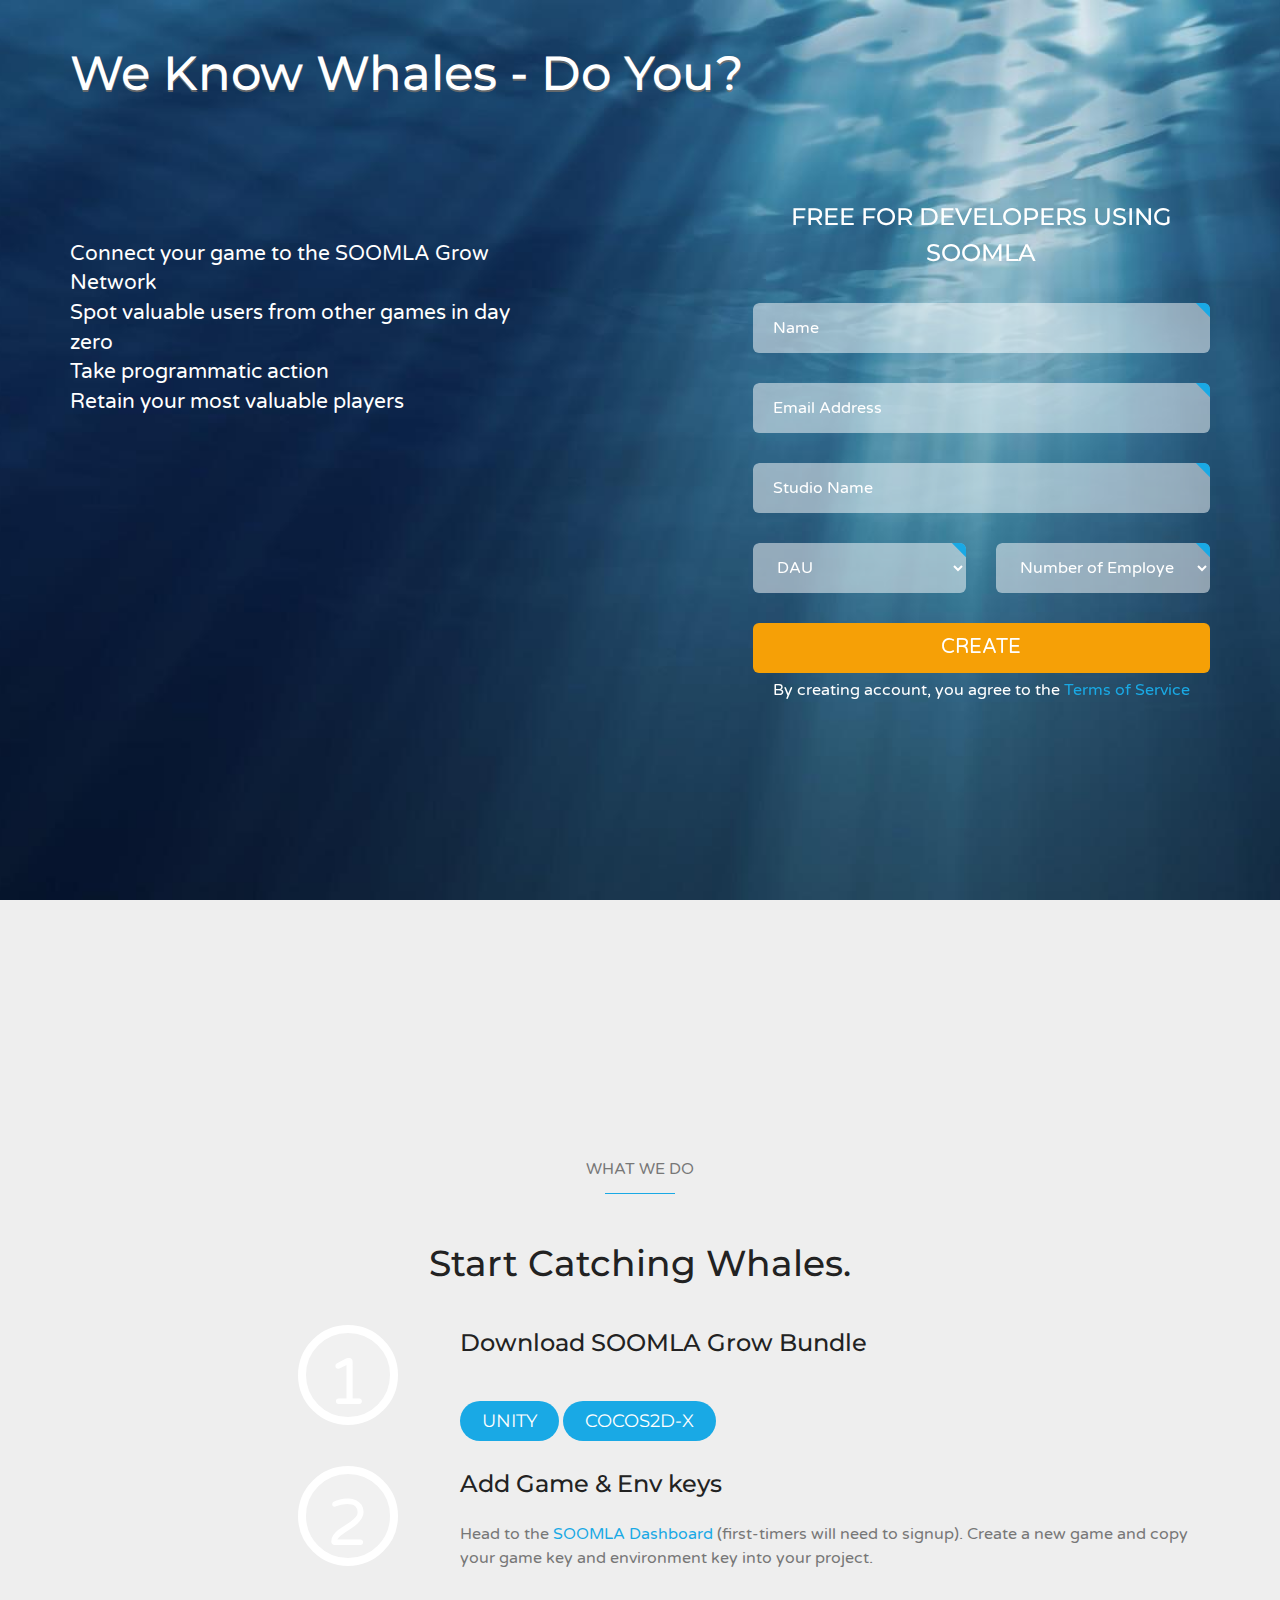
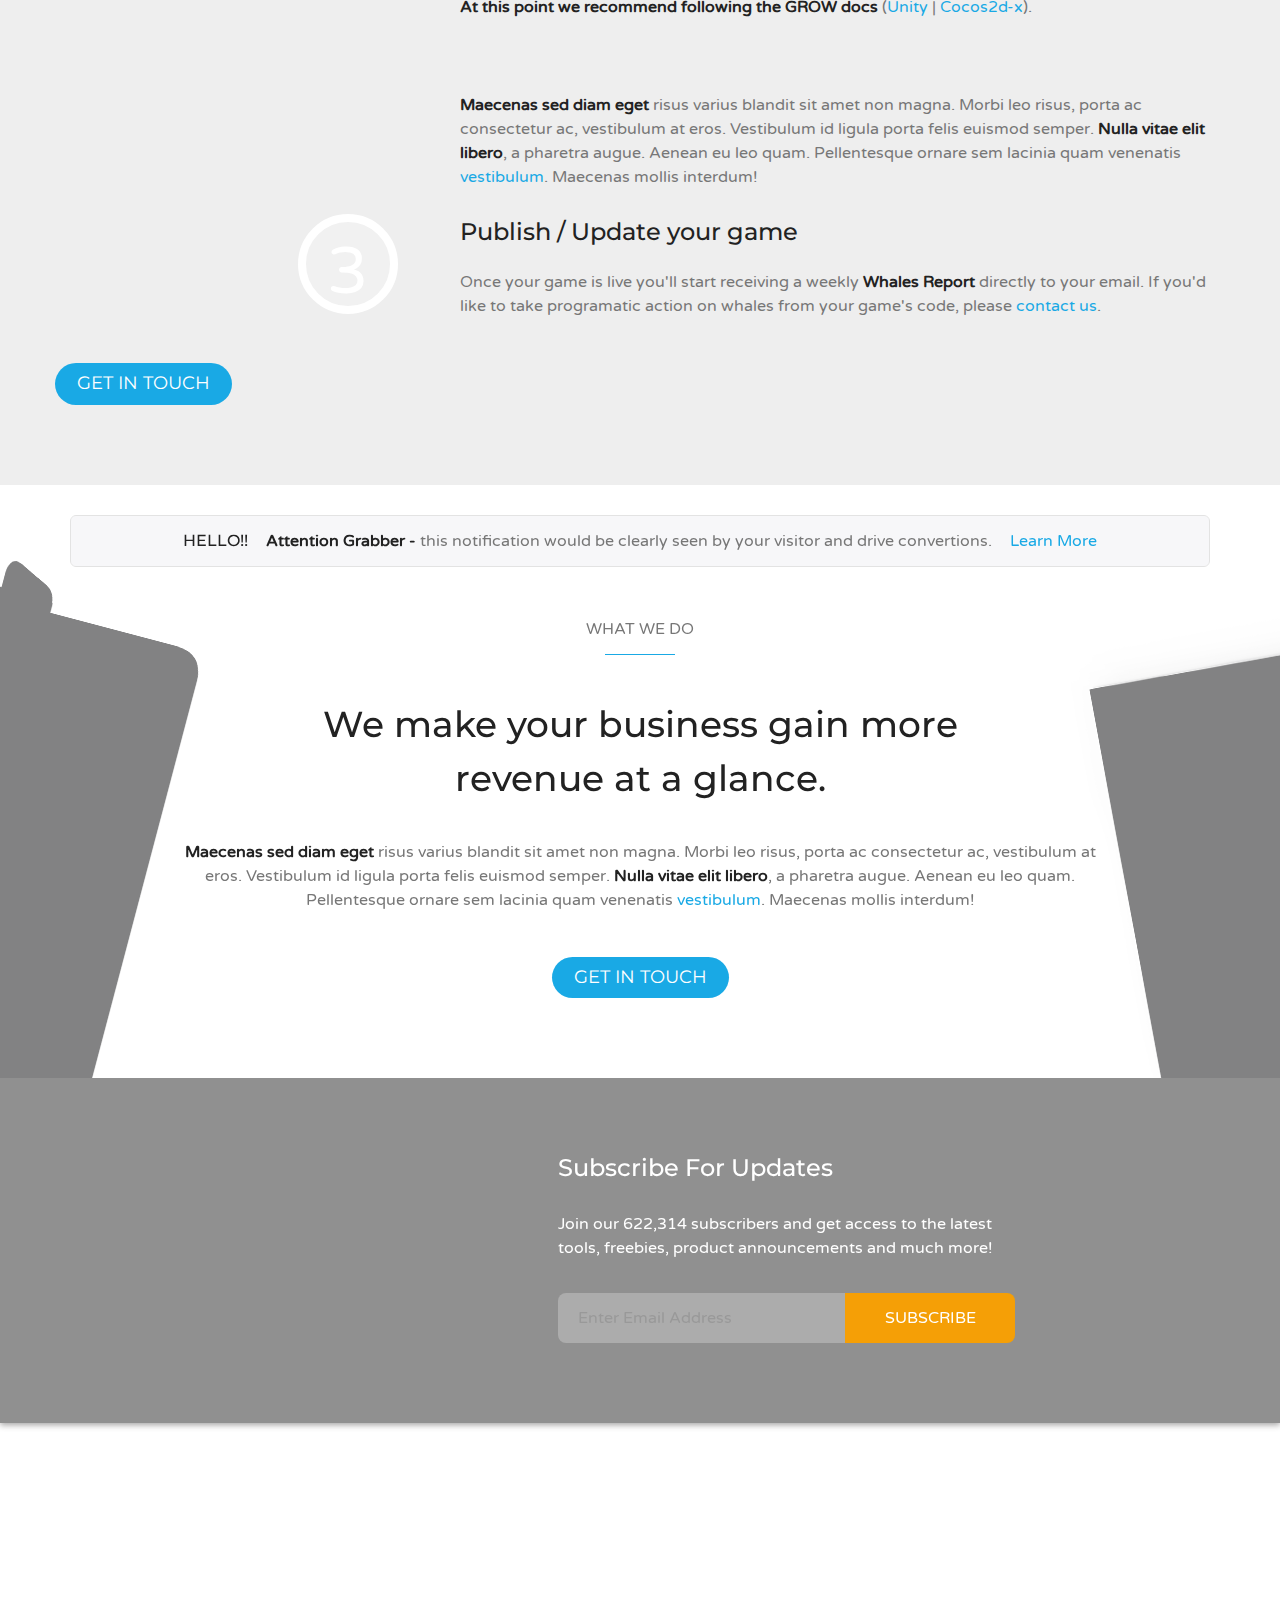
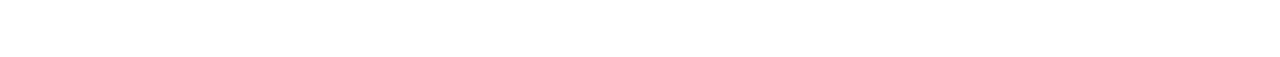
==== commit 8a4d5882: "Remove code section" ====
--- a/index2.html
+++ b/index2.html
@@ -161,12 +161,12 @@
 								<!-- BEGIN Hero Content -->
 								<div class="hero-content row">
 									<div class="col-lg-6 col-md-6 col-sm-6 margin-top-40">
-										<pre>UserInsights user = SoomlaInsight.fetchUserInsights();
-if (user.isPayer()) {
-    // Offer in-app purchase discount
-} else if (user.isSocializer()) {
-    // Offer Facebook connect and sharing
-}</pre>
+										<!--<pre>UserInsights user = SoomlaInsight.fetchUserInsights();-->
+<!--if (user.isPayer()) {-->
+    <!--// Offer in-app purchase discount-->
+<!--} else if (user.isSocializer()) {-->
+    <!--// Offer Facebook connect and sharing-->
+<!--}</pre>-->
 
 										<!--<p class="lead zero-bottom text-shadow-xsmall" data-sr="enter top over 1s and move 50px wait 0.4s">Meet Urip Landing Page Template</p>-->
 
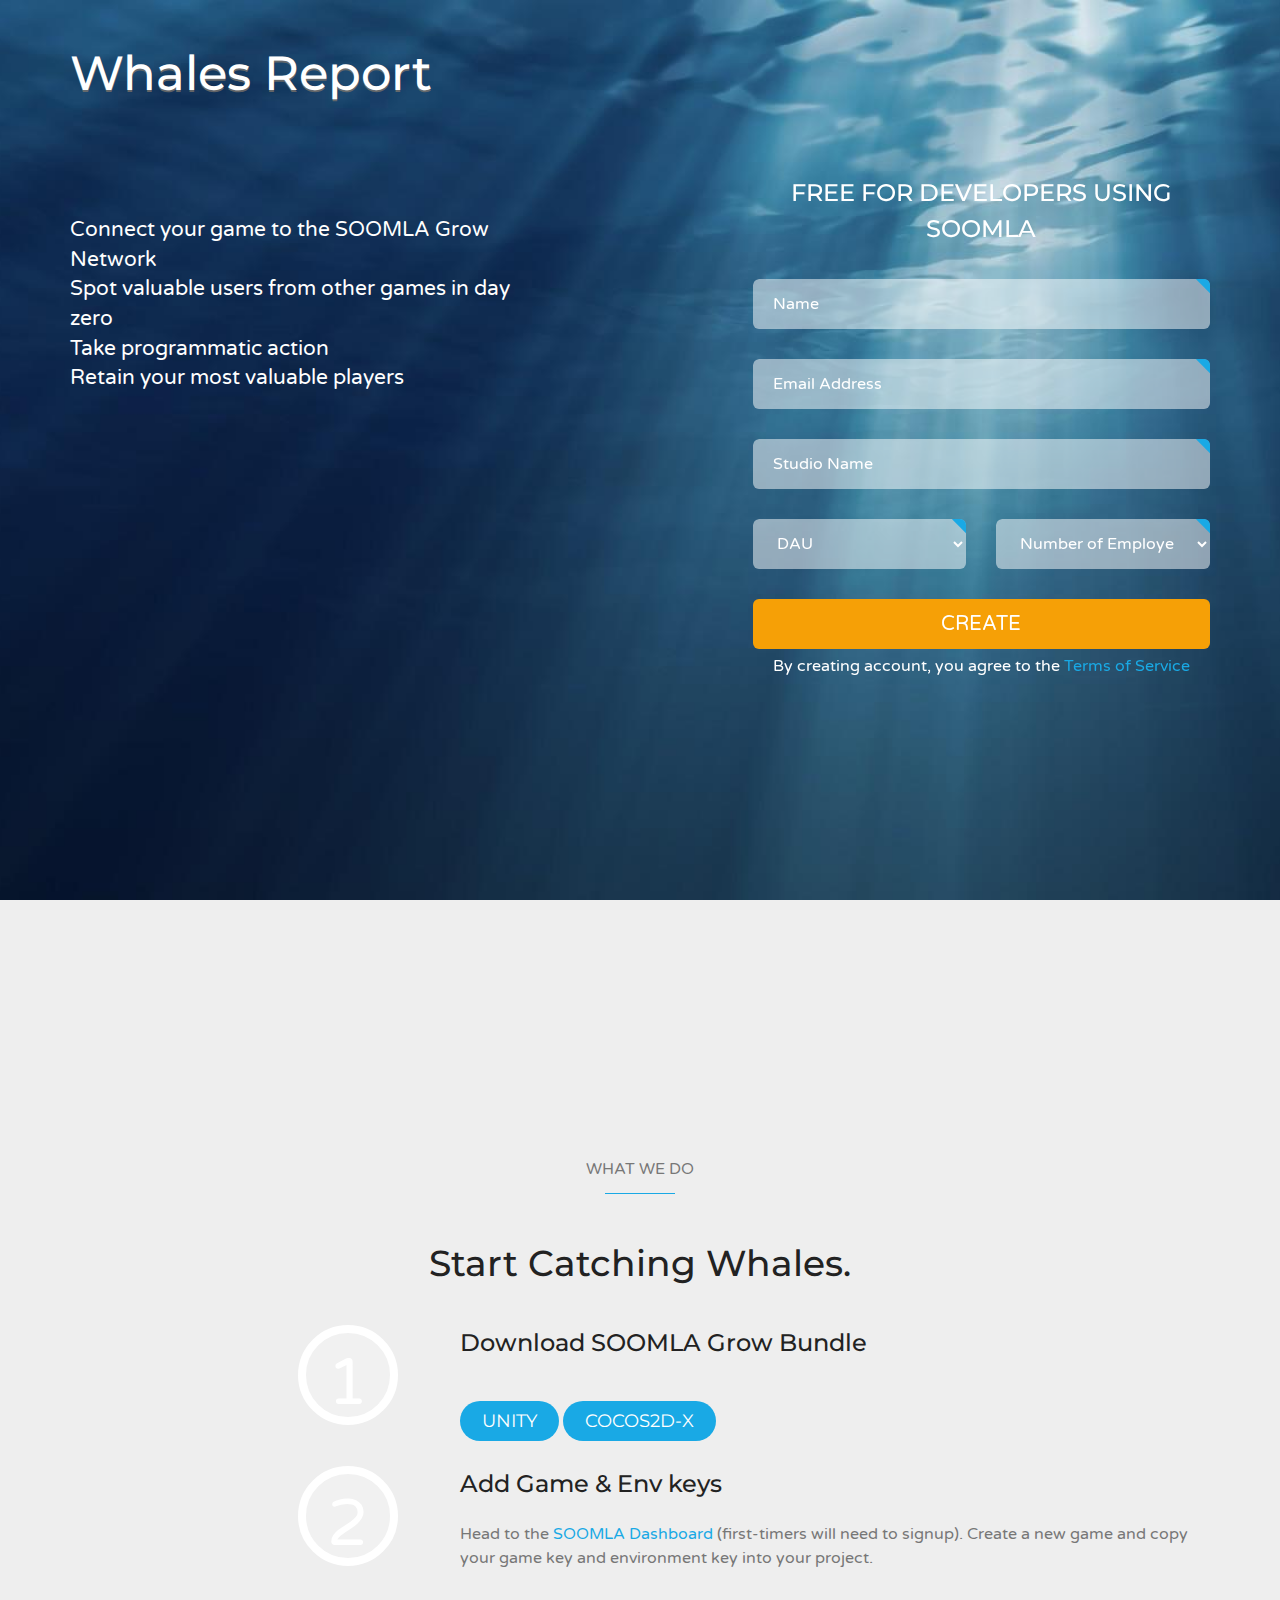
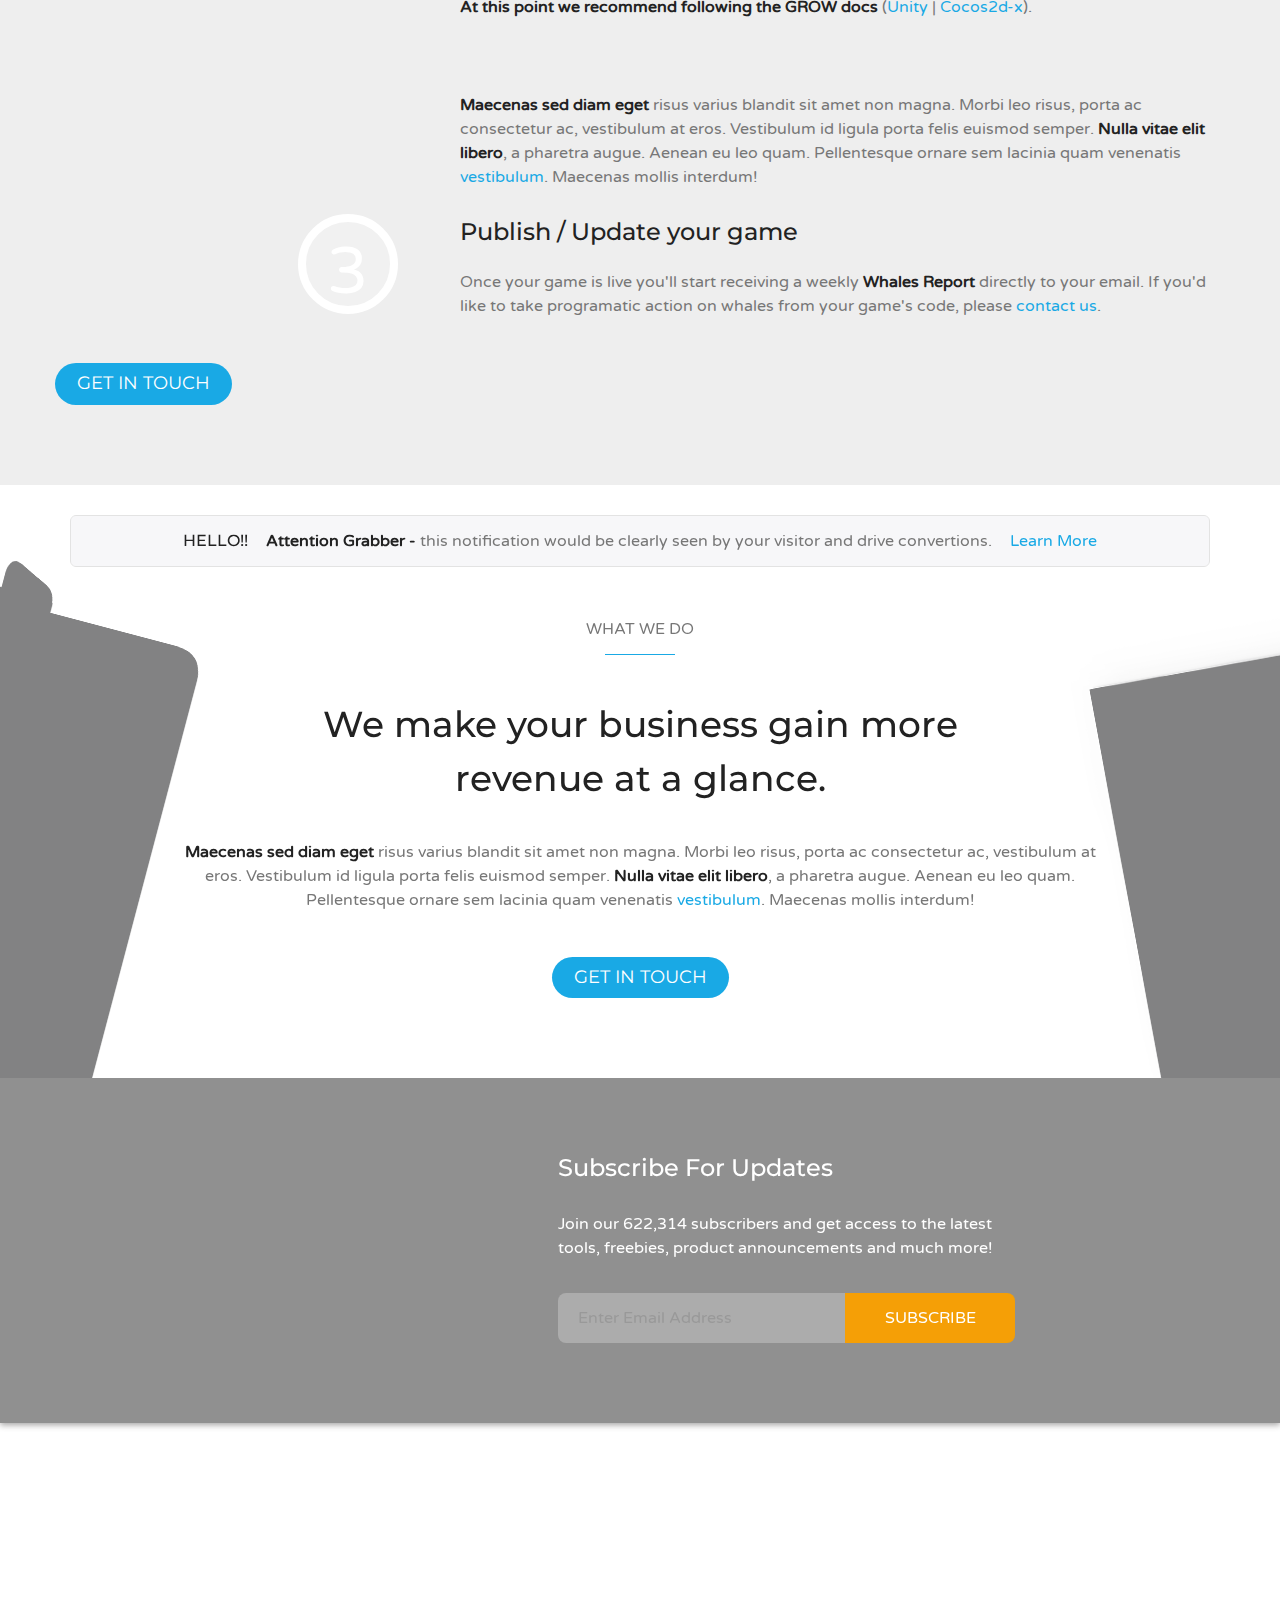
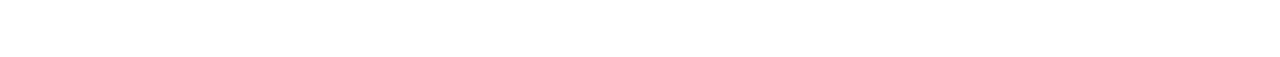
==== commit 197c816b: "Form submission flow draft" ====
--- a/index2.html
+++ b/index2.html
@@ -60,6 +60,7 @@
 		<!-- For non-Retina iPhone, iPod Touch, and Android 2.1+ devices: -->
 		<link rel="apple-touch-icon-precomposed" href="images/favicon/apple-touch-icon-57.png">
 
+		<link rel="stylesheet" href="//maxcdn.bootstrapcdn.com/font-awesome/4.3.0/css/font-awesome.min.css">
 
   	</head>
 
@@ -76,7 +77,7 @@
 				<div class="row">
 
 					<div class="col-lg-12">
-						<h1 class="text-shadow-medium">We Know Whales - Do You?</h1>
+						<h1 class="text-shadow-medium">Whales Report</h1>
 
 						<!--<a href="http://worksofwisnu.com/theme-preview/urip/index-hero-form.html" class="logo"><img src="images/logo.png" alt="Urip Logo"></a> &lt;!&ndash; Your Logo &ndash;&gt;-->
 
@@ -189,9 +190,25 @@
 
 
 											</div>
+											<div class="col-lg-12">
+												<iframe width="420" height="315" src="https://www.youtube.com/embed/IspEhF7Erdc" frameborder="0" allowfullscreen></iframe>
+											</div>
 										</div> <!--/ .row -->
 
 									</div> <!--/ .col-lg-6 -->
+
+									<div class="hero-success-wrapper col-lg-5 col-lg-offset-1 col-md-6 col-md-offset-0 col-sm-6 col-sm-offset-0 col-xs-10 col-xs-offset-1 centered hidden">
+										<h2>
+											<i class="fa fa-check fa-3x" style="color: darkgreen"></i>
+											Kudos!
+										</h2>
+										<h3>We'll contact you soon.</h3>
+
+										<h3>Meanwhile, help us spread the word</h3>
+										<h4>AND</h4>
+										<a href="#0" class="cta cta-default all-caps">Get Started</a>
+
+									</div>
 
 									<div class="hero-form-wrapper col-lg-5 col-lg-offset-1 col-md-6 col-md-offset-0 col-sm-6 col-sm-offset-0 col-xs-10 col-xs-offset-1 centered" data-sr="over 1.25s">
 
@@ -253,7 +270,14 @@
 												</div>
 
 												<div class="col-lg-12 col-md-12">
-													<button id="hero-submit" type="submit" class="submit-btn">Create</button>
+													<button id="hero-submit" type="submit" class="submit-btn">
+														Create
+														<div class="spinner hide">
+															<div class="bounce1"></div>
+															<div class="bounce2"></div>
+															<div class="bounce3"></div>
+														</div>
+													</button>
 												</div>
 
 											</div>
--- a/css/style.css
+++ b/css/style.css
@@ -1663,6 +1663,108 @@
 	transform-origin: bottom;
 }
 
+
+
+
+
+
+
+
+
+
+
+
+
+
+
+
+.spinner {
+	width: 70px;
+	text-align: center;
+	display: inline-block;
+}
+
+.spinner > div {
+	width: 14px;
+	height: 14px;
+	background-color: #333;
+
+	border-radius: 100%;
+	display: inline-block;
+	/* Prevent first frame from flickering when animation starts */
+	-webkit-animation-fill-mode: both;
+	animation-fill-mode: both;
+}
+
+.spinner > div.spinner-active {
+	-webkit-animation: bouncedelay 1.4s infinite ease-in-out;
+	animation: bouncedelay 1.4s infinite ease-in-out;
+}
+
+.spinner .bounce1 {
+	-webkit-animation-delay: -0.32s;
+	animation-delay: -0.32s;
+}
+
+.spinner .bounce2 {
+	-webkit-animation-delay: -0.16s;
+	animation-delay: -0.16s;
+}
+
+@-webkit-keyframes bouncedelay {
+	0%, 80%, 100% { -webkit-transform: scale(0.0) }
+	40% { -webkit-transform: scale(1.0) }
+}
+
+@keyframes bouncedelay {
+	0%, 80%, 100% {
+		transform: scale(0.0);
+		-webkit-transform: scale(0.0);
+	} 40% {
+			transform: scale(1.0);
+			-webkit-transform: scale(1.0);
+		}
+}
+
+
+.hero-contet {
+	-webkit-perspective: 1000;
+	-moz-perspective: 1000;
+	perspective: 1000;
+}
+
+.hero-form-wrapper {
+	-webkit-transition: all 0.5s ease-in-out;
+	transition: all 0.5s ease-in-out;
+}
+
+
+.hero-form-wrapper.transition-out {
+	opacity: 0;
+
+	-webkit-transform: translate3d(100px,100px,0) rotateZ(10deg) scale(0.4);
+	-moz-transform: translate3d(100px,100px,0) rotateZ(10deg) scale(0.4);
+	transform: translate3d(100px,100px,0) rotateZ(10deg) scale(0.4);
+}
+
+.hero-success-wrapper {
+	opacity: 0;
+	transition: all 0.5s ease-in-out;
+}
+
+
+
+
+
+
+
+
+
+
+
+
+
+
 pre {
 	/*word-wrap: normal;*/
 	background-color: #002B36;
